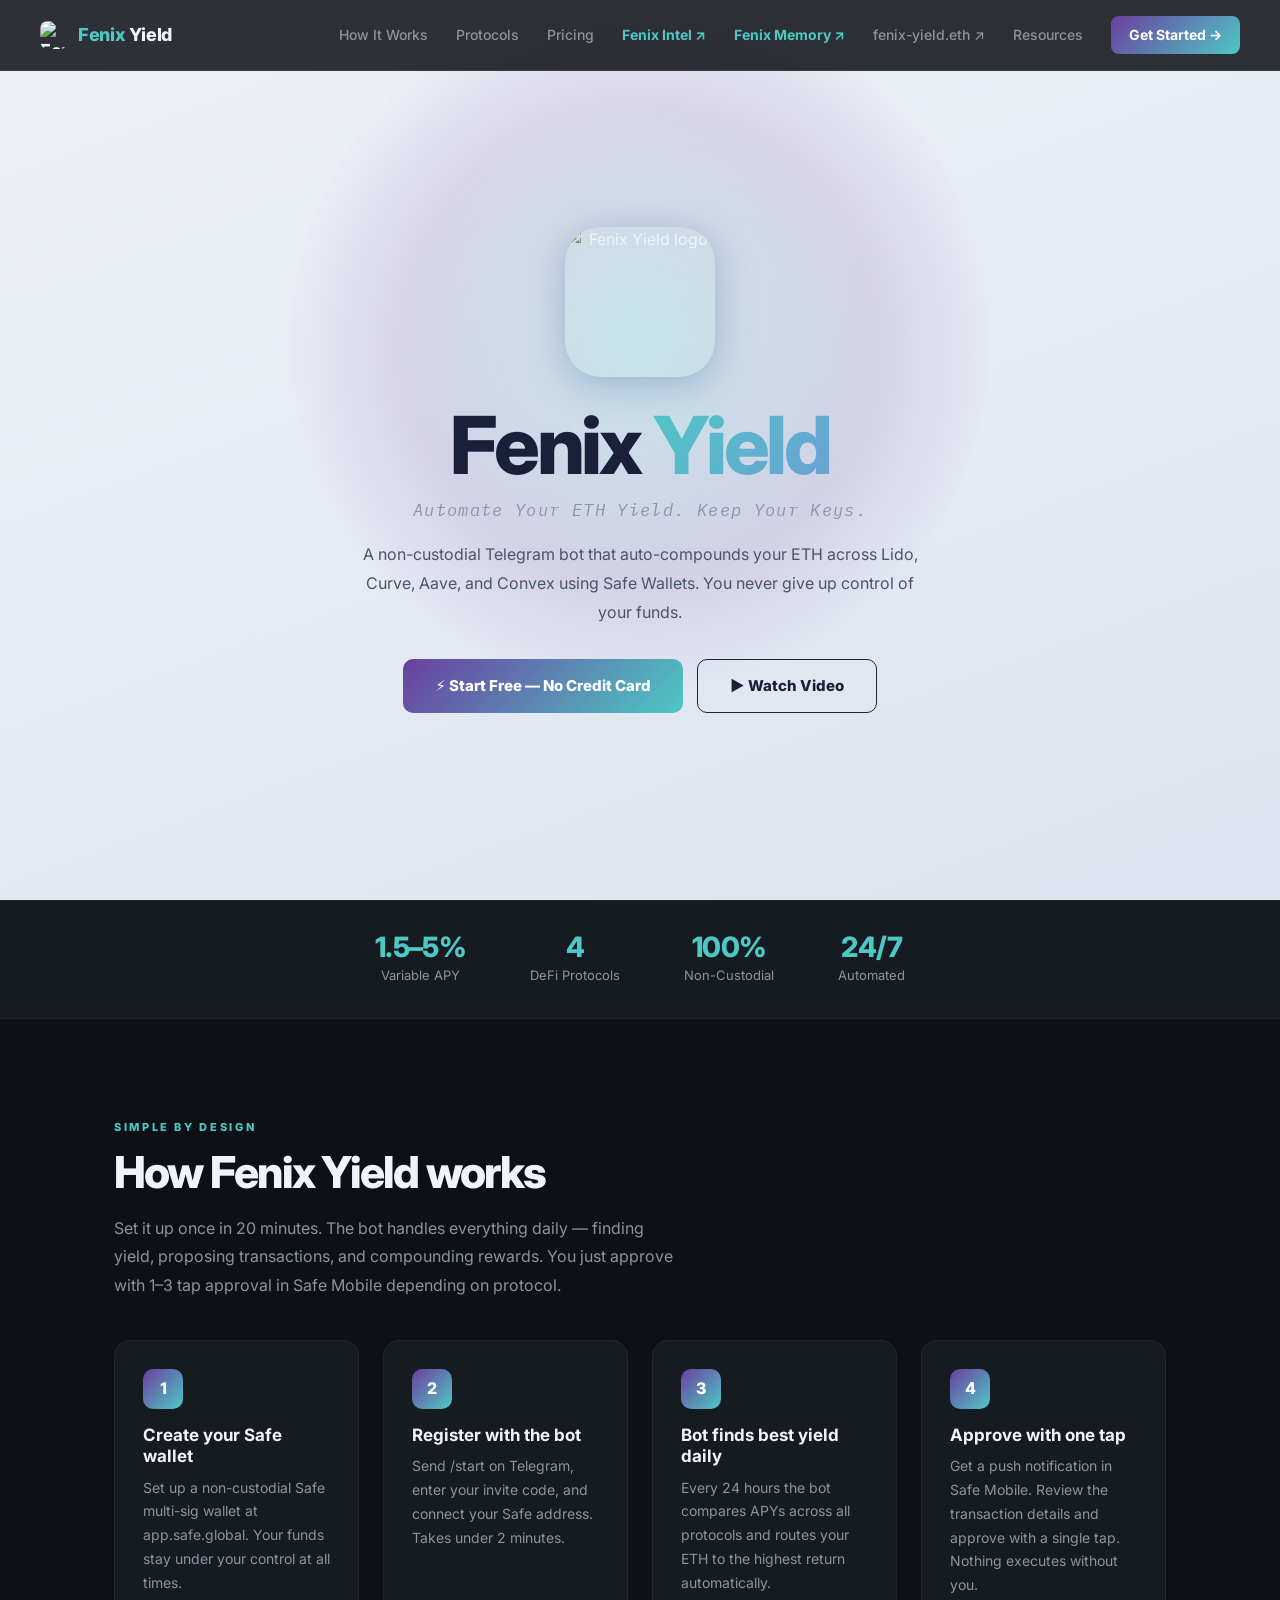
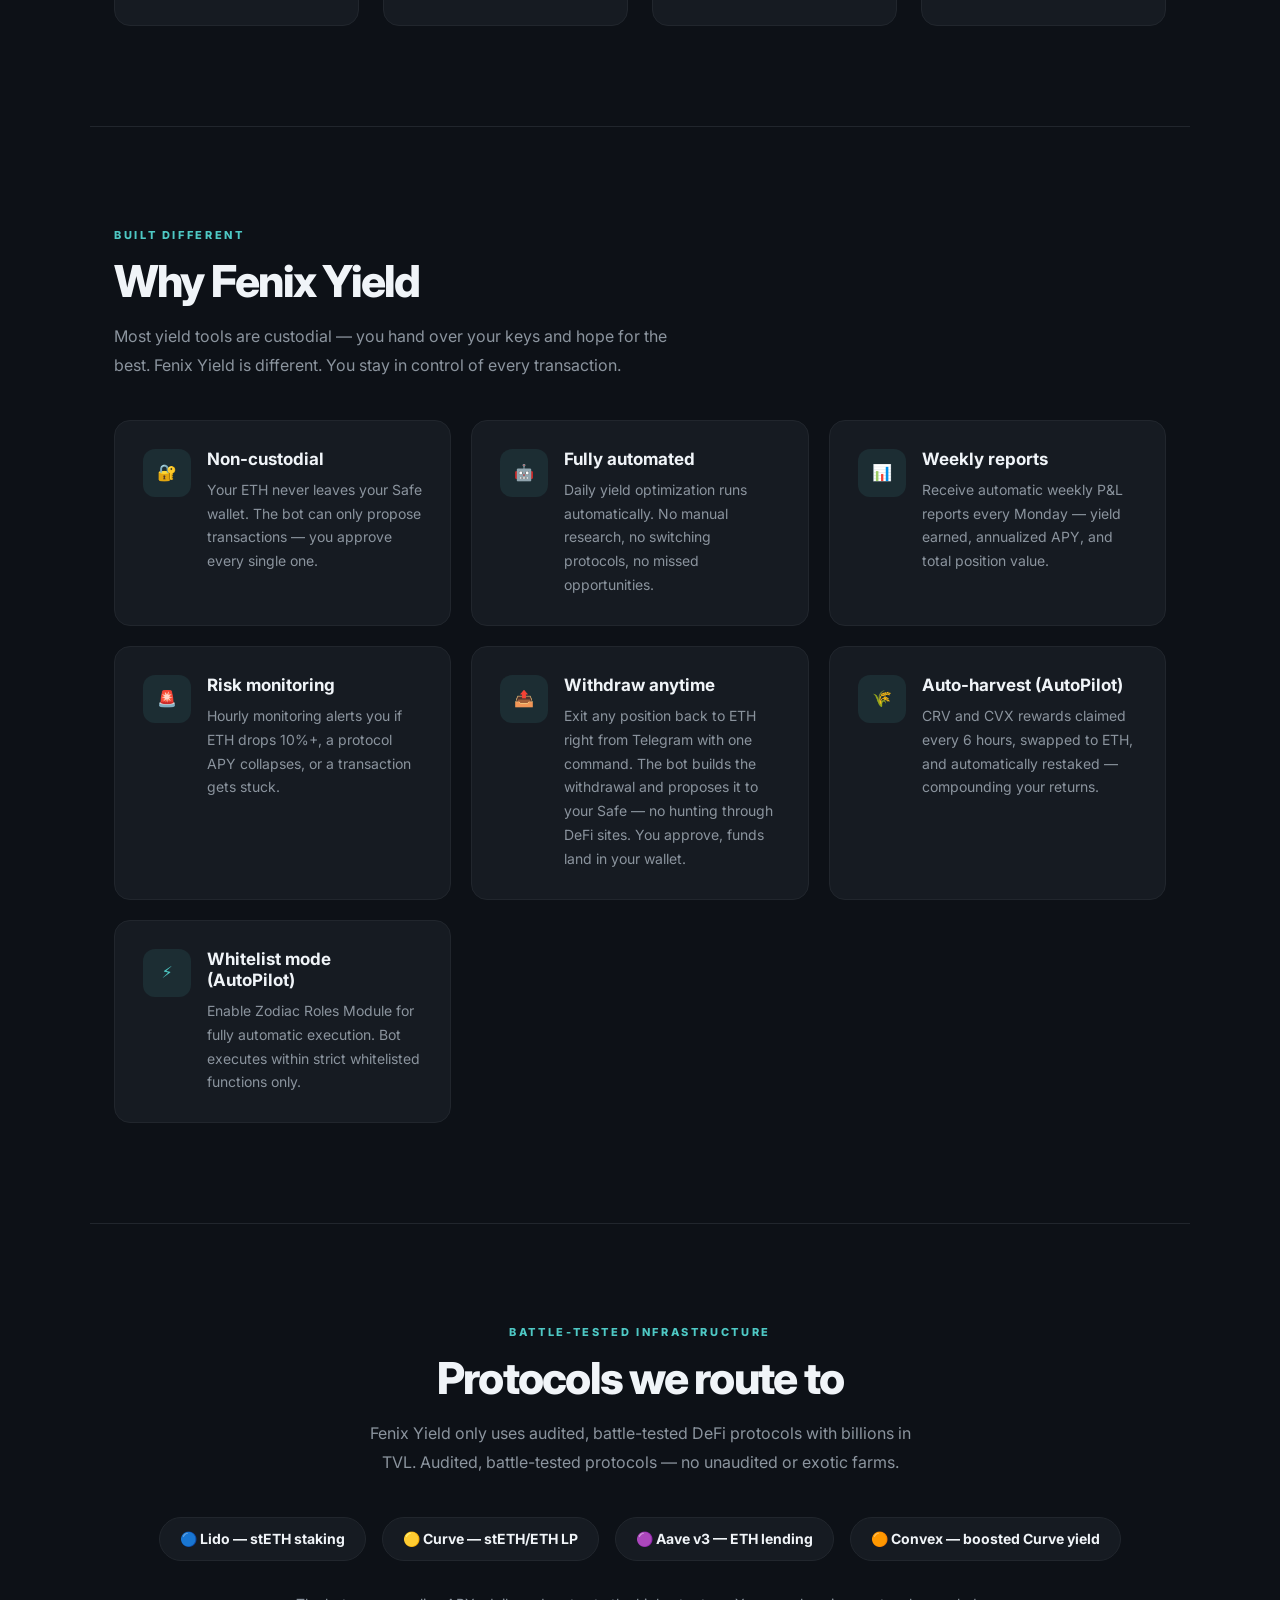
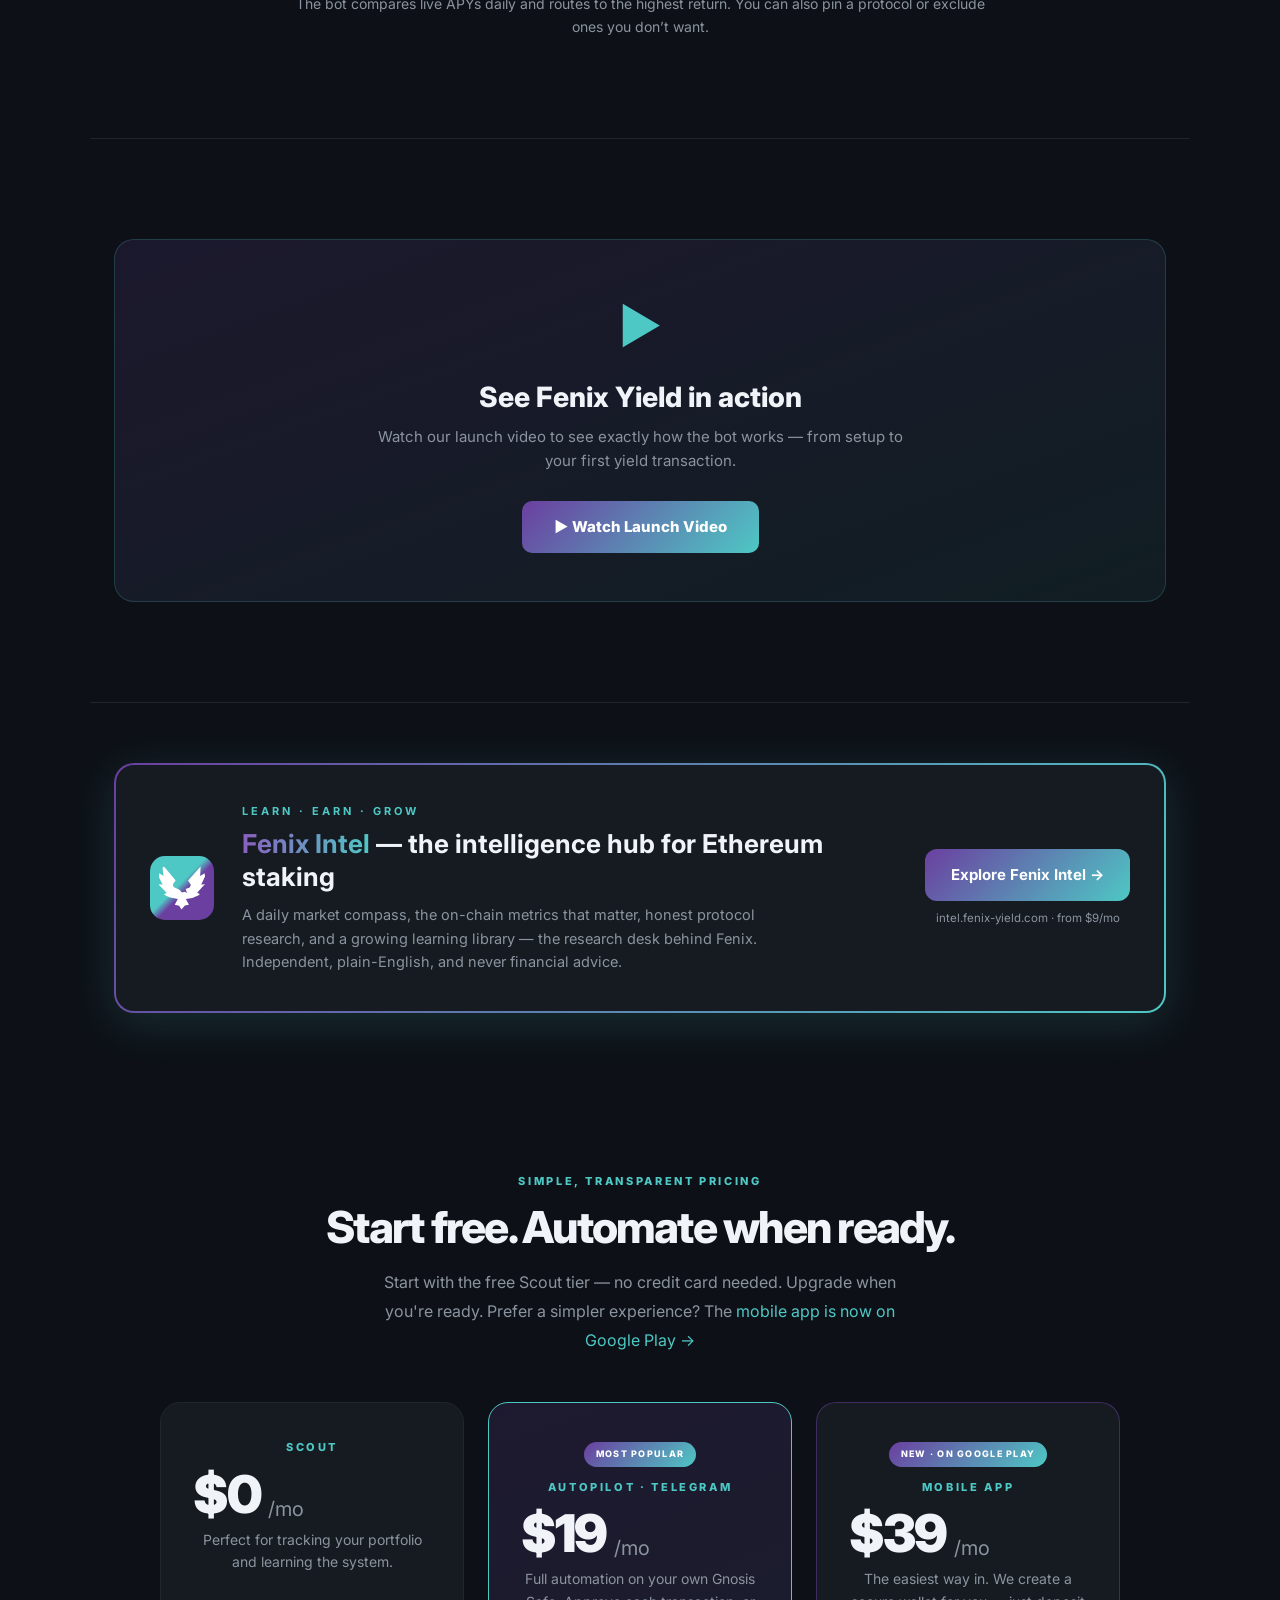
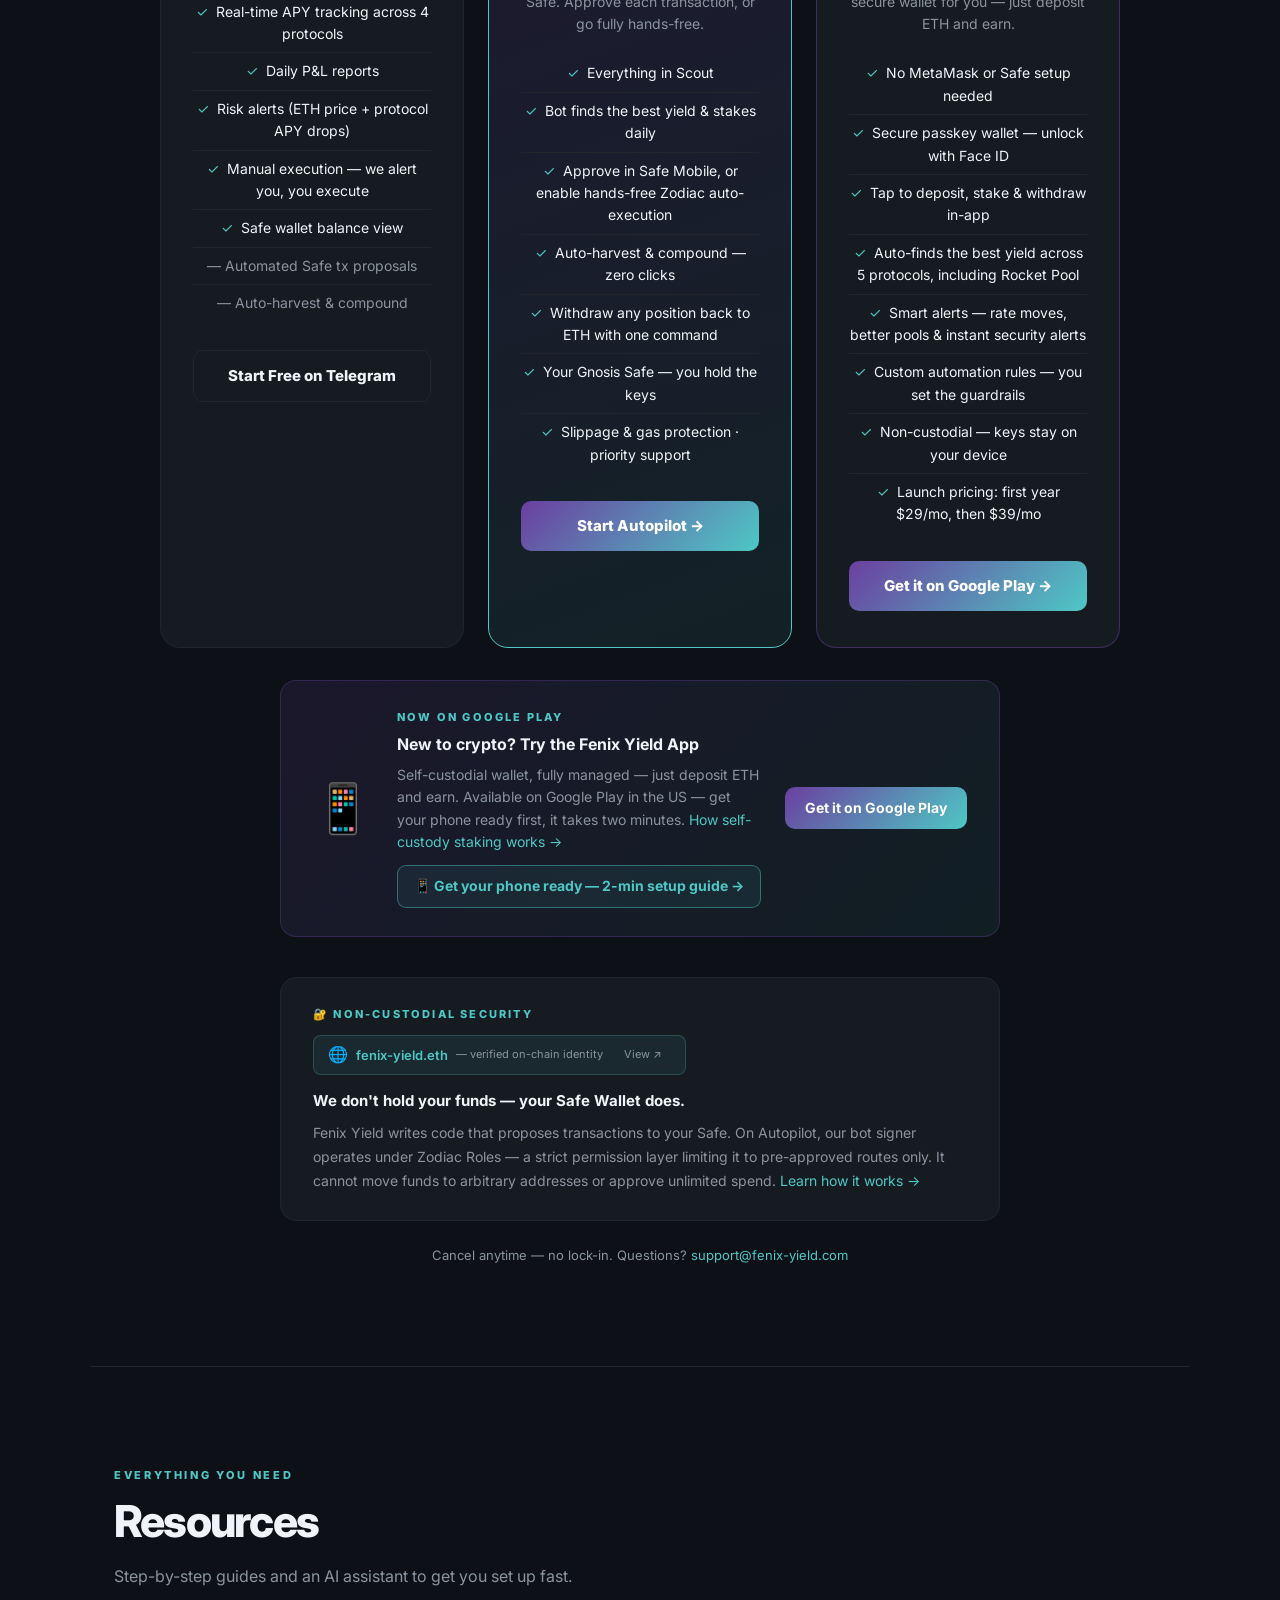
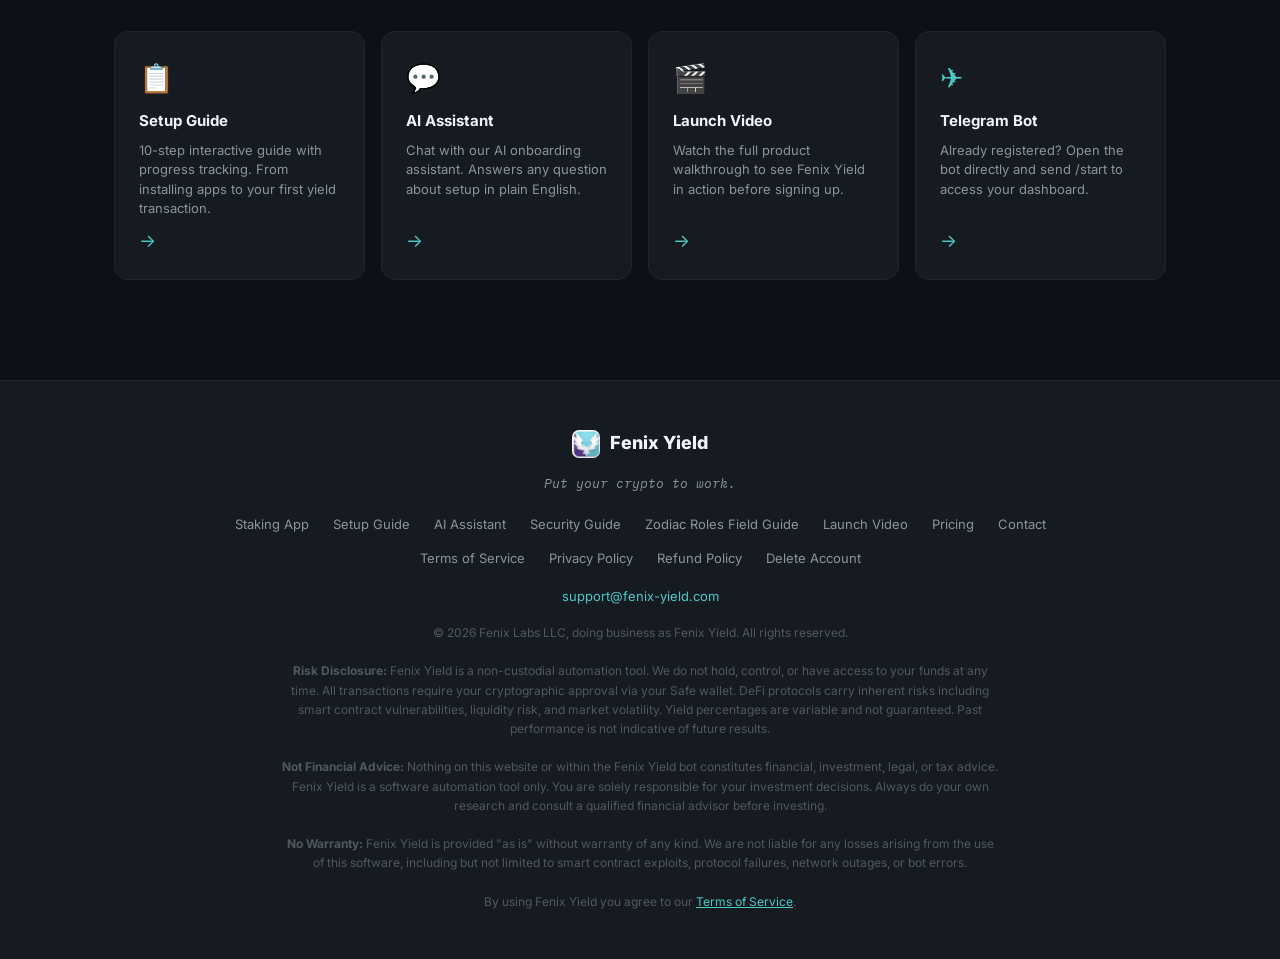
==== index.html @ 73098c8e "Canonical self-custody staking-app page + FAQ/SoftwareApplication JSON-LD, llms.txt, sitemap + index" ====
<!DOCTYPE html>
<html lang="en">
<head>
<meta charset="UTF-8" />
<meta name="viewport" content="width=device-width, initial-scale=1.0" />
<title>Fenix Yield — Put Your Crypto to Work</title>
<meta name="description" content="Automated, non-custodial ETH yield. Fenix Yield moves your idle ETH into Lido, Curve, Aave, Convex, and Rocket Pool and rotates to the best rate — your keys never leave your device. 1.5–5% APY, variable.">
<link rel="canonical" href="https://fenix-yield.com/">
<meta property="og:type" content="website">
<meta property="og:site_name" content="Fenix Yield">
<meta property="og:title" content="Fenix Yield — Put Your Crypto to Work">
<meta property="og:description" content="Automated, non-custodial ETH yield across five protocols. Your keys never leave your device.">
<meta property="og:url" content="https://fenix-yield.com/">
<meta property="og:image" content="https://fenix-yield.com/og-image.png">
<meta name="twitter:card" content="summary_large_image">
<meta name="twitter:title" content="Fenix Yield — Put Your Crypto to Work">
<meta name="twitter:description" content="Automated, non-custodial ETH yield across five protocols. Your keys never leave your device.">
<meta name="twitter:image" content="https://fenix-yield.com/og-image.png">
<link rel="preconnect" href="https://fonts.googleapis.com">
<link rel="preconnect" href="https://fonts.gstatic.com" crossorigin>
<link href="https://fonts.googleapis.com/css2?family=Inter:wght@400;500;600;700;800;900&family=IBM+Plex+Mono:ital,wght@1,400&display=swap" rel="stylesheet">
<link rel="icon" href="https://framerusercontent.com/images/KLMRfNA8Rc9lC9ziU967jpCMaZM.jpg?width=1008&height=1024&kb=143" type="image/jpeg">
<style>
:root {
  --navy: #0d1117;
  --navy2: #161b22;
  --purple: #6B3FA0;
  --purple2: #8B5FC0;
  --teal: #4EC8C4;
  --white: #f0f4f8;
  --muted: #8b949e;
  --border: #21262d;
  --hero-text: #1a1f3a;
  --logo: url("https://framerusercontent.com/images/KLMRfNA8Rc9lC9ziU967jpCMaZM.jpg?width=1008&height=1024&kb=143");
}
* {
  box-sizing: border-box;
  margin: 0;
  padding: 0;
}
html {
  scroll-behavior: smooth;
}
body {
  background: var(--navy);
  color: var(--white);
  font-family: Inter, system-ui, -apple-system, BlinkMacSystemFont, sans-serif;
  line-height: 1.6;
  overflow-x: hidden;
}
a {
  color: inherit;
}
/* Navigation */
nav {
  position: fixed;
  inset: 0 0 auto 0;
  z-index: 100;
  display: flex;
  align-items: center;
  justify-content: space-between;
  gap: 32px;
  padding: 16px 40px;
  background: rgba(13, 17, 23, 0.86);
  backdrop-filter: blur(12px);
  border-bottom: 1px solid rgba(78, 200, 196, 0.12);
}
.nav-logo {
  display: inline-flex;
  align-items: center;
  gap: 10px;
  text-decoration: none;
  font-size: 18px;
  font-weight: 800;
  letter-spacing: -0.02em;
}
.logo-img {
  width: 28px;
  height: 28px;
  border-radius: 8px;
  object-fit: cover;
  display: block;
}
.nav-logo .fenix {
  color: var(--teal);
}
.nav-links {
  display: flex;
  align-items: center;
  gap: 28px;
  list-style: none;
}
.nav-links a {
  color: var(--muted);
  text-decoration: none;
  font-size: 14px;
  font-weight: 500;
  transition: color 0.2s ease, opacity 0.2s ease;
}
.nav-links a:hover {
  color: var(--white);
}
.nav-cta {
  display: inline-flex;
  align-items: center;
  gap: 8px;
  padding: 8px 18px;
  border-radius: 8px;
  color: #fff !important;
  background: linear-gradient(135deg, var(--purple), var(--teal));
  font-weight: 700 !important;
}
.nav-cta:hover {
  opacity: 0.9;
}
/* Hero */
.hero {
  min-height: 100vh;
  position: relative;
  overflow: hidden;
  display: flex;
  align-items: center;
  justify-content: center;
  padding: 120px 24px 80px;
  text-align: center;
  background: linear-gradient(160deg, #eef1f7 0%, #dde4ef 100%);
}
.hero::before {
  content: "";
  position: absolute;
  width: 700px;
  height: 700px;
  border-radius: 50%;
  top: 38%;
  left: 50%;
  transform: translate(-50%, -50%);
  background: radial-gradient(
    ellipse,
    rgba(78, 200, 196, 0.22) 0%,
    rgba(107, 63, 160, 0.14) 48%,
    transparent 72%
  );
  animation: pulse 5s ease-in-out infinite;
}
@keyframes pulse {
  0%, 100% {
    transform: translate(-50%, -50%) scale(1);
    opacity: 0.75;
  }
  50% {
    transform: translate(-50%, -50%) scale(1.16);
    opacity: 1;
  }
}
.hero-inner {
  position: relative;
  z-index: 1;
  max-width: 760px;
  display: flex;
  flex-direction: column;
  align-items: center;
}
.hero-logo {
  width: 150px;
  height: 150px;
  border-radius: 36px;
  object-fit: cover;
  margin-bottom: 28px;
  box-shadow:
    0 8px 40px rgba(107, 63, 160, 0.25),
    0 4px 24px rgba(78, 200, 196, 0.2);
}
.hero h1 {
  font-size: clamp(42px, 8vw, 80px);
  font-weight: 800;
  letter-spacing: -0.04em;
  line-height: 1;
  margin-bottom: 12px;
}
.hero h1 .fenix {
  color: var(--hero-text);
}
.hero h1 .yield {
  background: linear-gradient(135deg, #4EC8C4 0%, #6B9FD4 100%);
  -webkit-background-clip: text;
  background-clip: text;
  color: transparent;
}
.hero-tagline {
  font-family: "IBM Plex Mono", monospace;
  font-style: italic;
  letter-spacing: 0.08em;
  font-size: clamp(14px, 2vw, 17px);
  color: #8a94a8;
  margin-bottom: 16px;
}
.hero-desc {
  max-width: 560px;
  color: #4a5568;
  font-size: 16px;
  line-height: 1.8;
  margin-bottom: 32px;
}
.hero-actions {
  display: flex;
  flex-wrap: wrap;
  justify-content: center;
  gap: 14px;
}
.btn {
  display: inline-flex;
  align-items: center;
  justify-content: center;
  gap: 8px;
  min-height: 48px;
  padding: 14px 32px;
  border-radius: 10px;
  text-decoration: none;
  font-size: 15px;
  font-weight: 800;
  transition: transform 0.15s ease, opacity 0.15s ease, border-color 0.15s ease;
}
.btn:hover {
  transform: translateY(-1px);
}
.btn-primary {
  color: #fff;
  background: linear-gradient(135deg, var(--purple), var(--teal));
}
.btn-primary:hover {
  opacity: 0.9;
}
.btn-secondary {
  color: var(--hero-text);
  border: 1px solid var(--border);
}
.btn-secondary:hover {
  border-color: var(--teal);
}
/* Stats */
.stats {
  display: flex;
  justify-content: center;
  flex-wrap: wrap;
  gap: 64px;
  width: 100%;
  padding: 32px 40px;
  background: var(--navy2);
  border-top: 1px solid var(--border);
  border-bottom: 1px solid var(--border);
}
.stat {
  text-align: center;
}
.stat-value {
  color: var(--teal);
  font-size: 28px;
  font-weight: 800;
  line-height: 1;
  letter-spacing: -0.02em;
}
.stat-label {
  margin-top: 4px;
  color: var(--muted);
  font-size: 13px;
}
/* Sections */
section {
  width: min(100%, 1100px);
  margin: 0 auto;
  padding: 100px 24px;
}
.divider {
  width: min(calc(100% - 48px), 1100px);
  height: 1px;
  margin: 0 auto;
  background: var(--border);
}
.eyebrow {
  margin-bottom: 12px;
  color: var(--teal);
  font-size: 11px;
  font-weight: 800;
  letter-spacing: 0.24em;
  text-transform: uppercase;
}
.section-title {
  margin-bottom: 16px;
  color: var(--white);
  font-size: clamp(30px, 4vw, 44px);
  line-height: 1.12;
  font-weight: 800;
  letter-spacing: -0.04em;
}
.section-desc {
  max-width: 560px;
  margin-bottom: 40px;
  color: var(--muted);
  font-size: 16px;
  line-height: 1.8;
}
/* Cards */
.grid {
  display: grid;
  gap: 24px;
}
.steps {
  grid-template-columns: repeat(auto-fit, minmax(240px, 1fr));
}
.features {
  grid-template-columns: repeat(auto-fit, minmax(300px, 1fr));
  gap: 20px;
}
.card {
  position: relative;
  overflow: hidden;
  background: var(--navy2);
  border: 1px solid var(--border);
  border-radius: 16px;
  padding: 28px;
}
.step-card {
  transition: transform 0.2s ease, background 0.2s ease, border-color 0.2s ease;
}
.step-card::before {
  content: "";
  position: absolute;
  inset: 0 0 auto 0;
  height: 2px;
  background: linear-gradient(90deg, var(--purple), var(--teal));
  opacity: 0;
  transition: opacity 0.2s ease;
}
.step-card:hover {
  transform: translateY(-3px);
  background: #181f2a;
  border-color: rgba(78, 200, 196, 0.3);
}
.step-card:hover::before {
  opacity: 1;
}
.step-num {
  display: grid;
  place-items: center;
  width: 40px;
  height: 40px;
  margin-bottom: 16px;
  border-radius: 10px;
  color: #fff;
  font-weight: 800;
  background: linear-gradient(135deg, var(--purple), var(--teal));
}
.card h3 {
  margin-bottom: 8px;
  font-size: 17px;
  line-height: 1.25;
}
.card p {
  color: var(--muted);
  font-size: 14px;
  line-height: 1.7;
}
.feature {
  display: flex;
  gap: 16px;
  align-items: flex-start;
}
.feature-icon {
  flex: 0 0 auto;
  display: grid;
  place-items: center;
  width: 48px;
  height: 48px;
  border-radius: 12px;
  color: var(--teal);
  background: rgba(78, 200, 196, 0.1);
}
.feature-icon svg {
  width: 24px;
  height: 24px;
}
/* Protocols */
.center {
  text-align: center;
}
.center .section-desc {
  margin-left: auto;
  margin-right: auto;
}
.protocols {
  display: flex;
  flex-wrap: wrap;
  justify-content: center;
  gap: 16px;
  margin-top: 40px;
}
.protocol-badge {
  display: inline-flex;
  align-items: center;
  gap: 8px;
  padding: 10px 20px;
  border-radius: 999px;
  background: var(--navy2);
  border: 1px solid var(--border);
  color: var(--white);
  font-size: 14px;
  font-weight: 700;
}
.protocol-note {
  max-width: 720px;
  margin: 32px auto 0;
  color: var(--muted);
  font-size: 14px;
}
/* Video */
.video-card {
  max-width: 100%;
  padding: 48px;
  text-align: center;
  border-radius: 20px;
  border: 1px solid rgba(78, 200, 196, 0.2);
  background: linear-gradient(160deg, rgba(107, 63, 160, 0.16), rgba(78, 200, 196, 0.07));
}
.video-icon {
  margin-bottom: 16px;
  color: var(--teal);
  font-size: 48px;
}
.video-card h2 {
  margin-bottom: 12px;
  font-size: 28px;
  line-height: 1.15;
  font-weight: 800;
}
.video-card p {
  max-width: 560px;
  margin: 0 auto 28px;
  color: var(--muted);
  font-size: 15px;
}
/* Pricing */
.pricing-grid {
  display: grid;
  grid-template-columns: repeat(auto-fit, minmax(280px, 1fr));
  gap: 24px;
  max-width: 760px;
  margin: 48px auto 24px;
}
.pricing-card {
  position: relative;
  overflow: hidden;
  padding: 36px 32px;
  border-radius: 20px;
  background: var(--navy2);
  border: 1px solid var(--border);
}
.pricing-card.featured {
  border-color: var(--teal);
  background: linear-gradient(160deg, rgba(107, 63, 160, 0.18), rgba(78, 200, 196, 0.09));
}
.ribbon {
  display: inline-flex;
  padding: 5px 12px;
  margin-bottom: 12px;
  border-radius: 999px;
  background: linear-gradient(135deg, var(--purple), var(--teal));
  color: #fff;
  font-size: 9px;
  font-weight: 800;
  letter-spacing: 0.14em;
}
.pricing-tier {
  margin-bottom: 12px;
  color: var(--teal);
  font-size: 11px;
  font-weight: 800;
  letter-spacing: 0.24em;
  text-transform: uppercase;
}
.price {
  display: flex;
  align-items: flex-end;
  gap: 8px;
  margin-bottom: 8px;
}
.price strong {
  font-size: 52px;
  line-height: 1;
  font-weight: 900;
  letter-spacing: -0.04em;
}
.price span {
  color: var(--muted);
  font-size: 20px;
  line-height: 1.2;
}
.pricing-desc {
  margin-bottom: 20px;
  color: var(--muted);
  font-size: 14px;
}
.pricing-features {
  list-style: none;
  margin: 0 0 28px;
}
.pricing-features li {
  padding: 7px 0;
  border-bottom: 1px solid var(--border);
  color: var(--white);
  font-size: 14px;
}
.pricing-features li:last-child {
  border-bottom: 0;
}
.pricing-features .dim {
  color: var(--muted);
}
.check {
  color: var(--teal);
  margin-right: 8px;
}
.btn-pricing {
  width: 100%;
  padding: 13px 18px;
  border-radius: 10px;
  text-align: center;
  text-decoration: none;
  display: inline-block;
  font-size: 15px;
  font-weight: 800;
}
.btn-outline {
  border: 1px solid var(--border);
}
.btn-filled {
  color: #fff;
  background: linear-gradient(135deg, var(--purple), var(--teal));
}
.pricing-note {
  max-width: 600px;
  margin: 0 auto;
  color: var(--muted);
  text-align: center;
  font-size: 13px;
}
/* Resources */
.resources-grid {
  display: grid;
  grid-template-columns: repeat(auto-fit, minmax(220px, 1fr));
  gap: 16px;
}
.resource-card {
  min-height: 100%;
  display: flex;
  flex-direction: column;
  gap: 8px;
  padding: 24px;
  border-radius: 14px;
  text-decoration: none;
  background: var(--navy2);
  border: 1px solid var(--border);
  transition: transform 0.15s ease, background 0.15s ease, border-color 0.15s ease;
}
.resource-card:hover {
  transform: translateY(-2px);
  background: #181f2a;
  border-color: var(--teal);
}
.resource-icon {
  color: var(--teal);
  font-size: 28px;
}
.resource-card h3 {
  font-size: 15px;
}
.resource-card p {
  color: var(--muted);
  font-size: 13px;
  line-height: 1.5;
}
.resource-arrow {
  margin-top: auto;
  color: var(--teal);
  font-size: 18px;
}
/* Footer */
footer {
  display: flex;
  flex-direction: column;
  align-items: center;
  gap: 16px;
  padding: 48px 40px;
  text-align: center;
  background: var(--navy2);
  border-top: 1px solid var(--border);
}
.footer-logo {
  display: inline-flex;
  align-items: center;
  gap: 10px;
  font-size: 18px;
  font-weight: 800;
}
.footer-logo img {
  width: 28px;
  height: 28px;
  border-radius: 7px;
  object-fit: cover;
}
.footer-tagline {
  color: var(--muted);
  font-family: "IBM Plex Mono", monospace;
  font-style: italic;
  font-size: 13px;
}
.footer-links {
  display: flex;
  justify-content: center;
  flex-wrap: wrap;
  gap: 24px;
  list-style: none;
}
.footer-links a,
.footer-email {
  color: var(--muted);
  text-decoration: none;
  font-size: 13px;
  transition: color 0.2s ease;
}
.footer-links a:hover,
.footer-email:hover {
  color: var(--teal);
}
.footer-email {
  color: var(--teal);
}
.footer-copy {
  max-width: 720px;
  color: rgba(139, 148, 158, 0.5);
  font-size: 12px;
}
/* Reveal */
.reveal {
  opacity: 0;
  transform: translateY(24px);
  transition: opacity 0.6s ease, transform 0.6s ease;
}
.reveal.visible {
  opacity: 1;
  transform: translateY(0);
}
/* Mobile */
@media (max-width: 768px) {
  nav {
    padding: 14px 20px;
  }
  .nav-links {
    display: none;
  }
  .hero {
    padding: 110px 20px 72px;
  }
  .hero-logo {
    width: 128px;
    height: 128px;
    border-radius: 30px;
  }
  .stats {
    gap: 32px;
    padding: 24px;
  }
  section {
    padding: 64px 20px;
  }
  .feature {
    flex-direction: column;
  }
  .video-card {
    padding: 36px 24px;
  }
  footer {
    padding: 40px 20px;
  }
}
</style>
</head>
<body>
<nav>
  <a class="nav-logo" href="#top">
    <img class="logo-img" src="https://framerusercontent.com/images/KLMRfNA8Rc9lC9ziU967jpCMaZM.jpg?width=1008&height=1024&kb=143" alt="Fenix Yield logo">
    <span><span class="fenix">Fenix</span> Yield</span>
  </a>
  <ul class="nav-links">
    <li><a href="#how-it-works">How It Works</a></li>
    <li><a href="#protocols">Protocols</a></li>
    <li><a href="#pricing">Pricing</a></li>
    <li><a class="nav-intel" href="https://intel.fenix-yield.com" target="_blank" rel="noreferrer">Fenix Intel ↗</a></li>
    <li><a class="nav-intel" href="https://memory.fenix-yield.com" target="_blank" rel="noreferrer">Fenix Memory ↗</a></li>
    <li><a href="https://app.ens.domains/fenix-yield.eth" target="_blank" rel="noreferrer">fenix-yield.eth ↗</a></li>
    <li><a href="#resources">Resources</a></li>
    <li><a class="nav-cta" href="#pricing">Get Started →</a></li>
  </ul>
</nav>
<header class="hero" id="top">
  <div class="hero-inner">
    <img class="hero-logo" src="https://framerusercontent.com/images/KLMRfNA8Rc9lC9ziU967jpCMaZM.jpg?width=1008&height=1024&kb=143" alt="Fenix Yield logo">
    <h1><span class="fenix">Fenix</span> <span class="yield">Yield</span></h1>
    <p class="hero-tagline">Automate Your ETH Yield. Keep Your Keys.</p>
    <p class="hero-desc">
      A non-custodial Telegram bot that auto-compounds your ETH across Lido, Curve, Aave, and Convex using Safe Wallets. You never give up control of your funds.
    </p>
    <div class="hero-actions">
      <a class="btn btn-primary" href="#pricing">⚡ Start Free — No Credit Card</a>
      <a class="btn btn-secondary" href="https://fenix-yield.com/Fenix%20Yield%20Promo.html" target="_blank" rel="noreferrer">▶ Watch Video</a>
    </div>
  </div>
</header>
<div class="stats reveal">
  <div class="stat">
    <div class="stat-value">1.5–5%</div>
    <div class="stat-label">Variable APY</div>
  </div>
  <div class="stat">
    <div class="stat-value">4</div>
    <div class="stat-label">DeFi Protocols</div>
  </div>
  <div class="stat">
    <div class="stat-value">100%</div>
    <div class="stat-label">Non-Custodial</div>
  </div>
  <div class="stat">
    <div class="stat-value">24/7</div>
    <div class="stat-label">Automated</div>
  </div>
</div>
<section id="how-it-works">
  <p class="eyebrow reveal">Simple by design</p>
  <h2 class="section-title reveal">How Fenix Yield works</h2>
  <p class="section-desc reveal">
    Set it up once in 20 minutes. The bot handles everything daily — finding yield, proposing transactions, and compounding rewards. You just approve with 1–3 tap approval in Safe Mobile depending on protocol.
  </p>
  <div class="grid steps">
    <article class="card step-card reveal">
      <div class="step-num">1</div>
      <h3>Create your Safe wallet</h3>
      <p>Set up a non-custodial Safe multi-sig wallet at app.safe.global. Your funds stay under your control at all times.</p>
    </article>
    <article class="card step-card reveal">
      <div class="step-num">2</div>
      <h3>Register with the bot</h3>
      <p>Send /start on Telegram, enter your invite code, and connect your Safe address. Takes under 2 minutes.</p>
    </article>
    <article class="card step-card reveal">
      <div class="step-num">3</div>
      <h3>Bot finds best yield daily</h3>
      <p>Every 24 hours the bot compares APYs across all protocols and routes your ETH to the highest return automatically.</p>
    </article>
    <article class="card step-card reveal">
      <div class="step-num">4</div>
      <h3>Approve with one tap</h3>
      <p>Get a push notification in Safe Mobile. Review the transaction details and approve with a single tap. Nothing executes without you.</p>
    </article>
  </div>
</section>
<div class="divider"></div>
<section id="why">
  <p class="eyebrow reveal">Built different</p>
  <h2 class="section-title reveal">Why Fenix Yield</h2>
  <p class="section-desc reveal">
    Most yield tools are custodial — you hand over your keys and hope for the best. Fenix Yield is different. You stay in control of every transaction.
  </p>
  <div class="grid features">
    <article class="card feature reveal">
      <div class="feature-icon">🔐</div>
      <div>
        <h3>Non-custodial</h3>
        <p>Your ETH never leaves your Safe wallet. The bot can only propose transactions — you approve every single one.</p>
      </div>
    </article>
    <article class="card feature reveal">
      <div class="feature-icon">🤖</div>
      <div>
        <h3>Fully automated</h3>
        <p>Daily yield optimization runs automatically. No manual research, no switching protocols, no missed opportunities.</p>
      </div>
    </article>
    <article class="card feature reveal">
      <div class="feature-icon">📊</div>
      <div>
        <h3>Weekly reports</h3>
        <p>Receive automatic weekly P&L reports every Monday — yield earned, annualized APY, and total position value.</p>
      </div>
    </article>
    <article class="card feature reveal">
      <div class="feature-icon">🚨</div>
      <div>
        <h3>Risk monitoring</h3>
        <p>Hourly monitoring alerts you if ETH drops 10%+, a protocol APY collapses, or a transaction gets stuck.</p>
      </div>
    </article>
    <article class="card feature reveal">
      <div class="feature-icon">📤</div>
      <div>
        <h3>Withdraw anytime</h3>
        <p>Exit any position back to ETH right from Telegram with one command. The bot builds the withdrawal and proposes it to your Safe — no hunting through DeFi sites. You approve, funds land in your wallet.</p>
      </div>
    </article>
    <article class="card feature reveal">
      <div class="feature-icon">🌾</div>
      <div>
        <h3>Auto-harvest (AutoPilot)</h3>
        <p>CRV and CVX rewards claimed every 6 hours, swapped to ETH, and automatically restaked — compounding your returns.</p>
      </div>
    </article>
    <article class="card feature reveal">
      <div class="feature-icon">⚡</div>
      <div>
        <h3>Whitelist mode (AutoPilot)</h3>
        <p>Enable Zodiac Roles Module for fully automatic execution. Bot executes within strict whitelisted functions only.</p>
      </div>
    </article>
  </div>
</section>
<div class="divider"></div>
<section id="protocols" class="center">
  <p class="eyebrow reveal">Battle-tested infrastructure</p>
  <h2 class="section-title reveal">Protocols we route to</h2>
  <p class="section-desc reveal">
    Fenix Yield only uses audited, battle-tested DeFi protocols with billions in TVL. Audited, battle-tested protocols — no unaudited or exotic farms.
  </p>
  <div class="protocols reveal">
    <div class="protocol-badge">🔵 Lido — stETH staking</div>
    <div class="protocol-badge">🟡 Curve — stETH/ETH LP</div>
    <div class="protocol-badge">🟣 Aave v3 — ETH lending</div>
    <div class="protocol-badge">🟠 Convex — boosted Curve yield</div>
  </div>
  <p class="protocol-note reveal">
    The bot compares live APYs daily and routes to the highest return. You can also pin a protocol or exclude ones you don’t want.
  </p>
</section>
<div class="divider"></div>
<section>
  <div class="video-card reveal">
    <div class="video-icon">▶</div>
    <h2>See Fenix Yield in action</h2>
    <p>Watch our launch video to see exactly how the bot works — from setup to your first yield transaction.</p>
    <a class="btn btn-primary" href="https://fenix-yield.com/Fenix%20Yield%20Promo.html" target="_blank" rel="noreferrer">▶ Watch Launch Video</a>
  </div>
</section>
<div class="divider"></div>
<!-- ══════════ Fenix Intel — intelligence hub callout ══════════ -->
<style>
.nav-intel{color:var(--teal) !important;font-weight:700 !important}
#intel{padding-top:60px;padding-bottom:60px}
.intel-card{position:relative;border-radius:20px;padding:2px;background:linear-gradient(120deg,var(--purple),var(--teal));box-shadow:0 10px 44px rgba(78,200,196,.16)}
.intel-inner{background:var(--navy2);border-radius:18px;padding:38px 34px;display:flex;gap:28px;align-items:center;flex-wrap:wrap}
.intel-logo{width:64px;height:64px;border-radius:15px;background:linear-gradient(135deg,var(--teal) 0%,var(--teal) 45%,var(--purple) 55%,var(--purple) 100%);display:flex;align-items:center;justify-content:center;flex:none}
.intel-logo svg{width:46px;height:46px}
.intel-copy{flex:1;min-width:260px}
.intel-eyebrow{font-size:11px;letter-spacing:3px;text-transform:uppercase;color:var(--teal);font-weight:700;margin-bottom:8px}
.intel-copy h3{font-size:26px;line-height:1.25;margin-bottom:10px;color:var(--white)}
.intel-copy h3 .hl{background:linear-gradient(90deg,var(--purple2),var(--teal));-webkit-background-clip:text;background-clip:text;color:transparent}
.intel-copy p{font-size:14.5px;color:var(--muted);max-width:560px}
.intel-cta{flex:none}
.intel-cta a{display:inline-block;background:linear-gradient(135deg,var(--purple),var(--teal));color:#fff;font-weight:700;padding:14px 26px;border-radius:12px;font-size:15px;text-decoration:none}
.intel-cta a:hover{opacity:.9}
.intel-cta .sub{font-size:11.5px;color:var(--muted);text-align:center;margin-top:8px}
@media(max-width:700px){.intel-inner{padding:26px 20px}.intel-copy h3{font-size:21px}}
</style>
<section id="intel">
  <div class="intel-card"><div class="intel-inner">
    <div class="intel-logo"><svg viewBox="0 0 200 200" role="img" aria-label="Fenix Intel logo"><path d="M180.9,6.5 L126.5,67.5 L138.7,87.0 L133.0,97.8 L115.5,104.6 L121.6,121.3 L112.8,116.5 L99.7,119.1 L87.2,106.6 L63.2,95.2 L60.4,83.3 L72.4,67.5 L24.6,10.2 L17.1,7.8 L15.6,17.9 L20.0,48.2 L0.9,36.3 L0.2,53.2 L15.6,85.9 L0.2,83.8 L0.2,87.0 L33.2,120.6 L21.5,127.9 L43.9,140.6 L81.7,148.1 L68.5,172.9 L87.6,177.1 L97.9,193.3 L112.6,176.0 L130.2,172.7 L116.8,148.3 L144.7,143.9 L172.8,131.6 L177.4,125.7 L165.8,120.6 L200.0,83.1 L183.3,85.9 L200.0,49.7 L198.5,35.7 L178.9,48.2 Z" fill="#fff"/></svg></div>
    <div class="intel-copy">
      <div class="intel-eyebrow">Learn · Earn · Grow</div>
      <h3><span class="hl">Fenix Intel</span> — the intelligence hub for Ethereum staking</h3>
      <p>A daily market compass, the on-chain metrics that matter, honest protocol research, and a growing learning library — the research desk behind Fenix. Independent, plain-English, and never financial advice.</p>
    </div>
    <div class="intel-cta">
      <a href="https://intel.fenix-yield.com" target="_blank" rel="noreferrer">Explore Fenix Intel →</a>
      <div class="sub">intel.fenix-yield.com · from $9/mo</div>
    </div>
  </div></div>
</section>

<section id="pricing" class="center">
  <p class="eyebrow reveal">Simple, transparent pricing</p>
  <h2 class="section-title reveal">Start free. Automate when ready.</h2>
  <p class="section-desc reveal">
    Start with the free Scout tier — no credit card needed. Upgrade when you're ready. Prefer a simpler experience? The <a href="https://play.google.com/store/apps/details?id=com.fenixyield.app" target="_blank" rel="noopener" style="color:var(--teal);text-decoration:none;">mobile app is now on Google Play →</a>
  </p>
  <div class="pricing-grid" style="max-width:960px;grid-template-columns:repeat(auto-fit,minmax(260px,1fr));">

    <!-- Scout — Free -->
    <article class="pricing-card reveal">
      <p class="pricing-tier">Scout</p>
      <div class="price"><strong>$0</strong><span>/mo</span></div>
      <p class="pricing-desc">Perfect for tracking your portfolio and learning the system.</p>
      <ul class="pricing-features">
        <li><span class="check">✓</span>Real-time APY tracking across 4 protocols</li>
        <li><span class="check">✓</span>Daily P&amp;L reports</li>
        <li><span class="check">✓</span>Risk alerts (ETH price + protocol APY drops)</li>
        <li><span class="check">✓</span>Manual execution — we alert you, you execute</li>
        <li><span class="check">✓</span>Safe wallet balance view</li>
        <li class="dim">— Automated Safe tx proposals</li>
        <li class="dim">— Auto-harvest &amp; compound</li>
      </ul>
      <a class="btn-pricing btn-outline" href="https://t.me/fenix_yield_bot?start=start" target="_blank" rel="noreferrer">Start Free on Telegram</a>
    </article>

    <!-- Autopilot — $19/mo (Telegram) -->
    <article class="pricing-card featured reveal">
      <div class="ribbon">MOST POPULAR</div>
      <p class="pricing-tier">Autopilot · Telegram</p>
      <div class="price"><strong>$19</strong><span>/mo</span></div>
      <p class="pricing-desc">Full automation on your own Gnosis Safe. Approve each transaction, or go fully hands-free.</p>
      <ul class="pricing-features">
        <li><span class="check">✓</span>Everything in Scout</li>
        <li><span class="check">✓</span>Bot finds the best yield &amp; stakes daily</li>
        <li><span class="check">✓</span>Approve in Safe Mobile, or enable hands-free Zodiac auto-execution</li>
        <li><span class="check">✓</span>Auto-harvest &amp; compound — zero clicks</li>
        <li><span class="check">✓</span>Withdraw any position back to ETH with one command</li>
        <li><span class="check">✓</span>Your Gnosis Safe — you hold the keys</li>
        <li><span class="check">✓</span>Slippage &amp; gas protection · priority support</li>
      </ul>
      <a class="btn-pricing btn-filled" href="autopilot.html">Start Autopilot →</a>
    </article>

    <!-- Mobile App — $39/mo -->
    <article class="pricing-card reveal" style="border-color:rgba(107,63,160,0.5);">
      <div class="ribbon">NEW · ON GOOGLE PLAY</div>
      <p class="pricing-tier">Mobile App</p>
      <div class="price"><strong>$39</strong><span>/mo</span></div>
      <p class="pricing-desc">The easiest way in. We create a secure wallet for you — just deposit ETH and earn.</p>
      <ul class="pricing-features">
        <li><span class="check">✓</span>No MetaMask or Safe setup needed</li>
        <li><span class="check">✓</span>Secure passkey wallet — unlock with Face ID</li>
        <li><span class="check">✓</span>Tap to deposit, stake &amp; withdraw in-app</li>
        <li><span class="check">✓</span>Auto-finds the best yield across 5 protocols, including Rocket Pool</li>
        <li><span class="check">✓</span>Smart alerts — rate moves, better pools &amp; instant security alerts</li>
        <li><span class="check">✓</span>Custom automation rules — you set the guardrails</li>
        <li><span class="check">✓</span>Non-custodial — keys stay on your device</li>
        <li><span class="check">✓</span>Launch pricing: first year $29/mo, then $39/mo</li>
      </ul>
      <a class="btn-pricing btn-filled" href="https://play.google.com/store/apps/details?id=com.fenixyield.app" target="_blank" rel="noopener">Get it on Google Play →</a>
    </article>

  </div>

  <!-- Mobile App callout -->
  <div class="reveal" style="max-width:720px;margin:32px auto 0;padding:28px 32px;background:linear-gradient(135deg,rgba(107,63,160,0.15),rgba(78,200,196,0.08));border:1px solid rgba(107,63,160,0.35);border-radius:16px;text-align:left;display:flex;align-items:center;gap:24px;flex-wrap:wrap;">
    <div style="font-size:48px;line-height:1;">📱</div>
    <div style="flex:1;min-width:200px;">
      <p style="color:var(--teal);font-size:11px;font-weight:800;letter-spacing:0.2em;text-transform:uppercase;margin-bottom:6px;">Now on Google Play</p>
      <p style="color:var(--white);font-size:16px;font-weight:700;margin-bottom:6px;">New to crypto? Try the Fenix Yield App</p>
      <p style="color:var(--muted);font-size:14px;line-height:1.6;margin:0 0 12px;">Self-custodial wallet, fully managed — just deposit ETH and earn. Available on Google Play in the US — get your phone ready first, it takes two minutes. <a href="staking-app.html" style="color:var(--teal);text-decoration:none;">How self-custody staking works →</a></p>
      <a href="phone-setup.html" style="display:inline-flex;align-items:center;gap:8px;padding:9px 16px;border-radius:9px;border:1px solid rgba(78,200,196,0.45);background:rgba(78,200,196,0.08);color:var(--teal);font-size:14px;font-weight:700;text-decoration:none;">📱 Get your phone ready — 2-min setup guide →</a>
    </div>
    <a href="https://play.google.com/store/apps/details?id=com.fenixyield.app" target="_blank" rel="noopener" style="display:inline-flex;align-items:center;gap:8px;padding:10px 20px;border-radius:10px;background:linear-gradient(135deg,var(--purple),var(--teal));color:#fff;font-weight:700;font-size:14px;text-decoration:none;white-space:nowrap;">Get it on Google Play</a>
  </div>

  <!-- Security note -->
  <div style="max-width:720px;margin:40px auto 0;padding:28px 32px;background:var(--navy2);border:1px solid var(--border);border-radius:16px;text-align:left;">
    <p style="color:var(--teal);font-size:11px;font-weight:800;letter-spacing:0.2em;text-transform:uppercase;margin-bottom:12px;">🔐 Non-Custodial Security</p>
    <div style="display:inline-flex;align-items:center;gap:8px;background:rgba(78,200,196,0.08);border:1px solid rgba(78,200,196,0.25);border-radius:8px;padding:6px 14px;margin-bottom:14px;">
      <span style="font-size:16px;">🌐</span>
      <span style="font-size:13px;color:var(--teal);font-weight:600;">fenix-yield.eth</span>
      <span style="font-size:11px;color:var(--muted);">— verified on-chain identity</span>
      <a href="https://app.ens.domains/fenix-yield.eth" target="_blank" rel="noreferrer" style="font-size:11px;color:var(--muted);text-decoration:none;border:1px solid var(--border);border-radius:4px;padding:2px 8px;margin-left:4px;">View ↗</a>
    </div>
    <p style="color:var(--white);font-size:15px;font-weight:700;margin-bottom:8px;">We don't hold your funds — your Safe Wallet does.</p>
    <p style="color:var(--muted);font-size:14px;line-height:1.7;margin:0;">Fenix Yield writes code that proposes transactions to your Safe. On Autopilot, our bot signer operates under Zodiac Roles — a strict permission layer limiting it to pre-approved routes only. It cannot move funds to arbitrary addresses or approve unlimited spend. <a href="setup.html" style="color:var(--teal);text-decoration:none;">Learn how it works →</a></p>
  </div>

  <p class="pricing-note" style="margin-top:24px;">
    Cancel anytime — no lock-in. Questions?
    <a href="mailto:support@fenix-yield.com" style="color: var(--teal); text-decoration: none;">support@fenix-yield.com</a>
  </p>
</section>
<div class="divider"></div>
<section id="resources">
  <p class="eyebrow reveal">Everything you need</p>
  <h2 class="section-title reveal">Resources</h2>
  <p class="section-desc reveal">Step-by-step guides and an AI assistant to get you set up fast.</p>
  <div class="resources-grid">
    <a class="resource-card reveal" href="setup.html">
      <div class="resource-icon">📋</div>
      <h3>Setup Guide</h3>
      <p>10-step interactive guide with progress tracking. From installing apps to your first yield transaction.</p>
      <div class="resource-arrow">→</div>
    </a>
    <a class="resource-card reveal" href="setup-chat.html">
      <div class="resource-icon">💬</div>
      <h3>AI Assistant</h3>
      <p>Chat with our AI onboarding assistant. Answers any question about setup in plain English.</p>
      <div class="resource-arrow">→</div>
    </a>
    <a class="resource-card reveal" href="https://fenix-yield.com/Fenix%20Yield%20Promo.html" target="_blank" rel="noreferrer">
      <div class="resource-icon">🎬</div>
      <h3>Launch Video</h3>
      <p>Watch the full product walkthrough to see Fenix Yield in action before signing up.</p>
      <div class="resource-arrow">→</div>
    </a>
    <a class="resource-card reveal" href="https://t.me/fenix_yield_bot?start=start" target="_blank" rel="noreferrer">
      <div class="resource-icon">✈️</div>
      <h3>Telegram Bot</h3>
      <p>Already registered? Open the bot directly and send /start to access your dashboard.</p>
      <div class="resource-arrow">→</div>
    </a>
  </div>
</section>
<footer>
  <div class="footer-logo">
    <img src="fenix-logo.jpg" alt="Fenix Yield logo">
    <span>Fenix Yield</span>
  </div>
  <p class="footer-tagline">Put your crypto to work.</p>
  <ul class="footer-links">
    <li><a href="staking-app.html">Staking App</a></li>
    <li><a href="setup.html">Setup Guide</a></li>
    <li><a href="setup-chat.html">AI Assistant</a></li>
    <li><a href="security.html">Security Guide</a></li>
    <li><a href="zodiac-roles-v2-guide.html">Zodiac Roles Field Guide</a></li>
    <li><a href="https://fenix-yield.com/Fenix%20Yield%20Promo.html" target="_blank" rel="noreferrer">Launch Video</a></li>
    <li><a href="pricing.html">Pricing</a></li>
    <li><a href="mailto:support@fenix-yield.com">Contact</a></li>
  </ul>
  <ul class="footer-links" style="margin-top:-8px;">
    <li><a href="terms.html">Terms of Service</a></li>
    <li><a href="privacy.html">Privacy Policy</a></li>
    <li><a href="refund-policy.html">Refund Policy</a></li>
    <li><a href="delete-account.html">Delete Account</a></li>
  </ul>
  <a class="footer-email" href="mailto:support@fenix-yield.com">support@fenix-yield.com</a>
  <p class="footer-copy">
    © 2026 Fenix Labs LLC, doing business as Fenix Yield. All rights reserved.<br><br>
    <strong>Risk Disclosure:</strong> Fenix Yield is a non-custodial automation tool. We do not hold, control, or have access to your funds at any time. All transactions require your cryptographic approval via your Safe wallet. DeFi protocols carry inherent risks including smart contract vulnerabilities, liquidity risk, and market volatility. Yield percentages are variable and not guaranteed. Past performance is not indicative of future results.<br><br>
    <strong>Not Financial Advice:</strong> Nothing on this website or within the Fenix Yield bot constitutes financial, investment, legal, or tax advice. Fenix Yield is a software automation tool only. You are solely responsible for your investment decisions. Always do your own research and consult a qualified financial advisor before investing.<br><br>
    <strong>No Warranty:</strong> Fenix Yield is provided "as is" without warranty of any kind. We are not liable for any losses arising from the use of this software, including but not limited to smart contract exploits, protocol failures, network outages, or bot errors.<br><br>
    By using Fenix Yield you agree to our <a href="terms.html" style="color:var(--teal)">Terms of Service</a>.
  </p>
</footer>
<script>
// Referral tracking
const refParam = new URLSearchParams(window.location.search).get('ref');
if (refParam) sessionStorage.setItem('fenix_ref', refParam);

// Scroll reveal
const observer = new IntersectionObserver((entries) => {
  entries.forEach((entry) => {
    if (entry.isIntersecting) {
      entry.target.classList.add('visible');
      observer.unobserve(entry.target);
    }
  });
}, {
  threshold: 0.1,
  rootMargin: '0px 0px -40px 0px'
});
document.querySelectorAll('.reveal').forEach((el) => observer.observe(el));
</script>
</body>
</html>
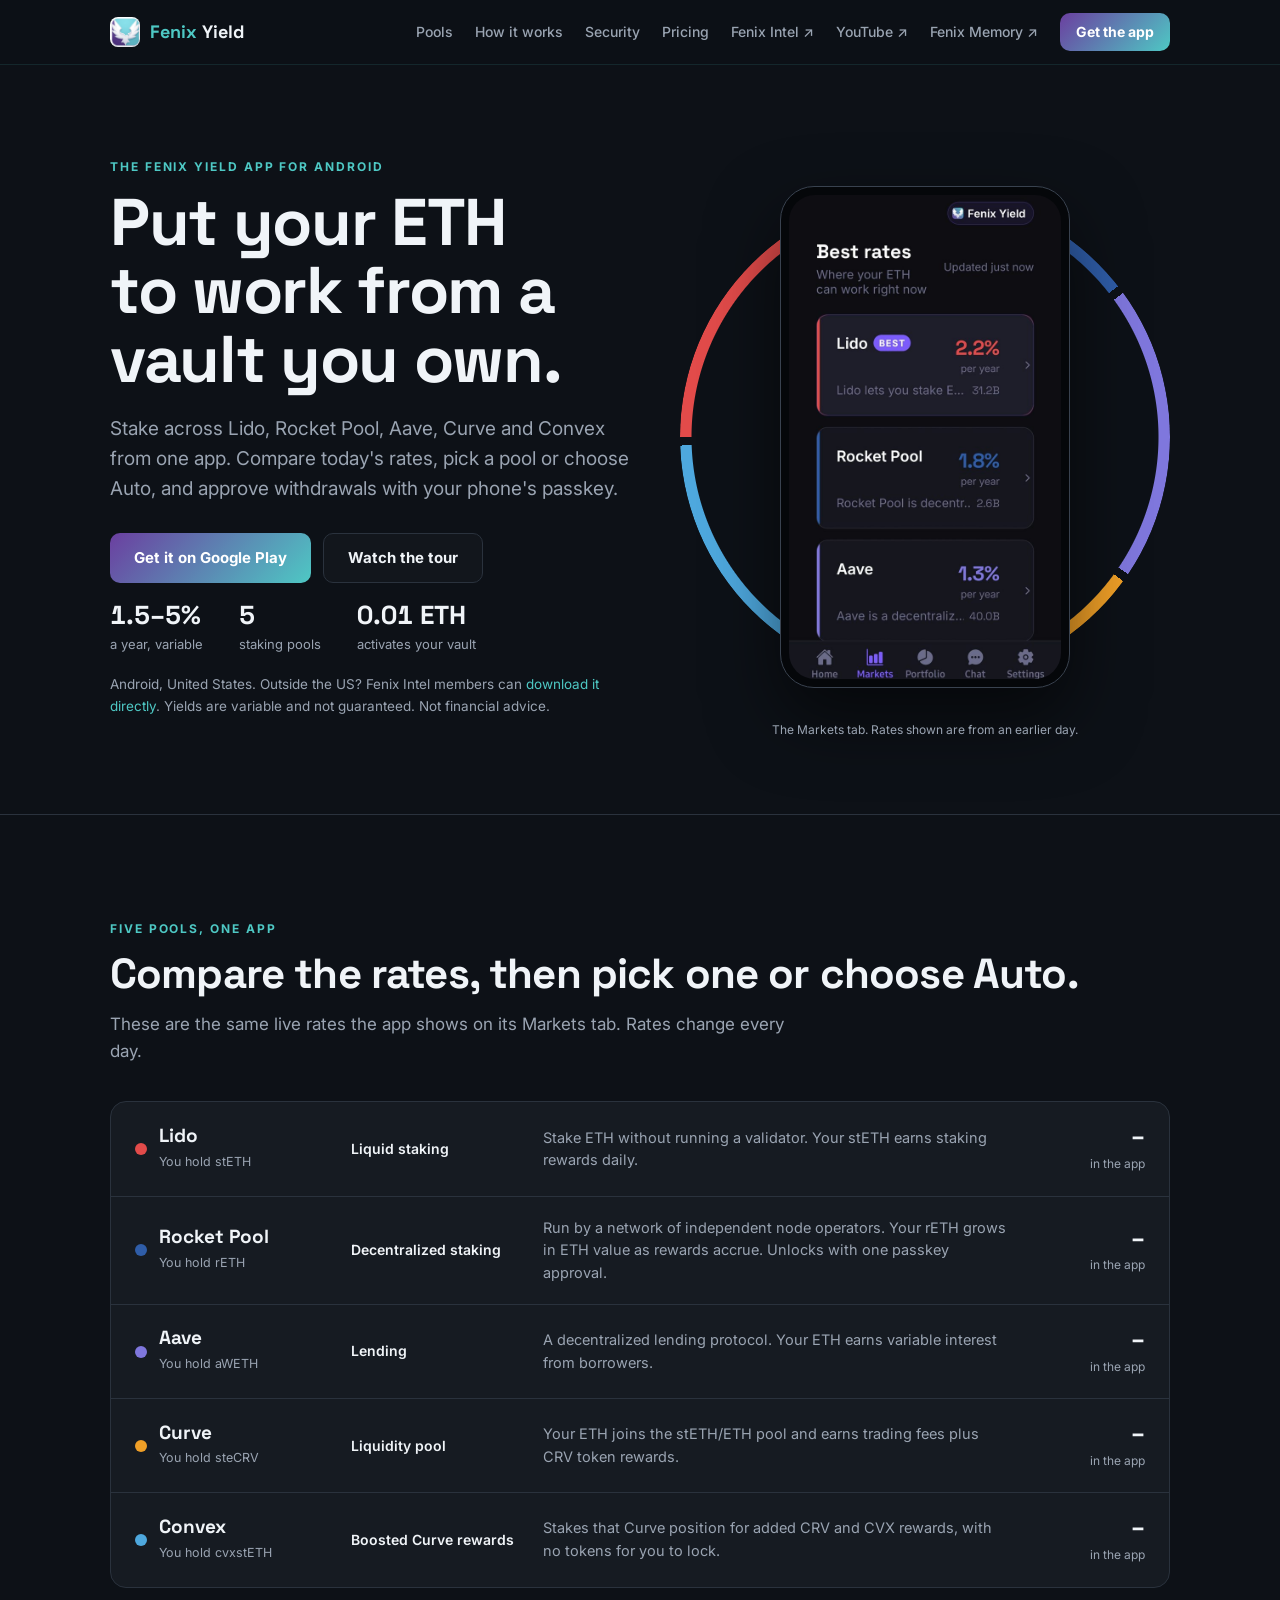
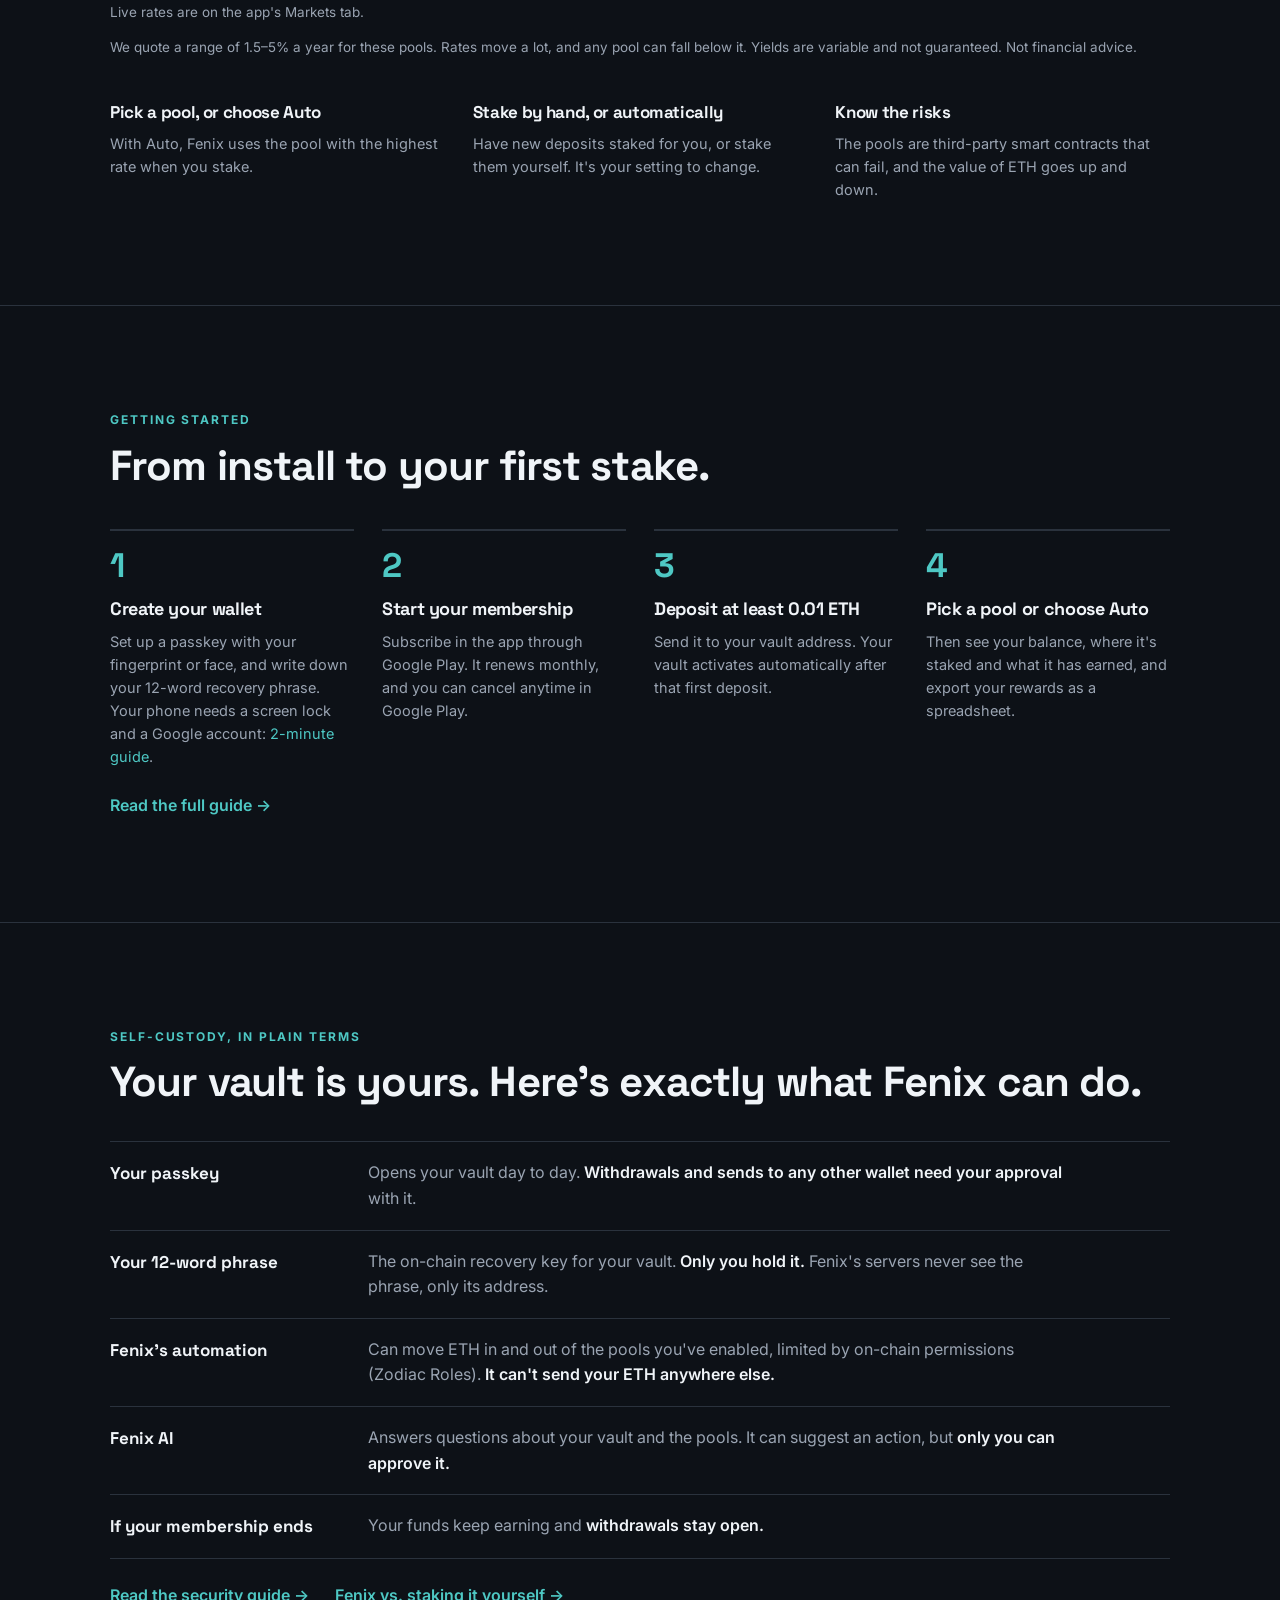
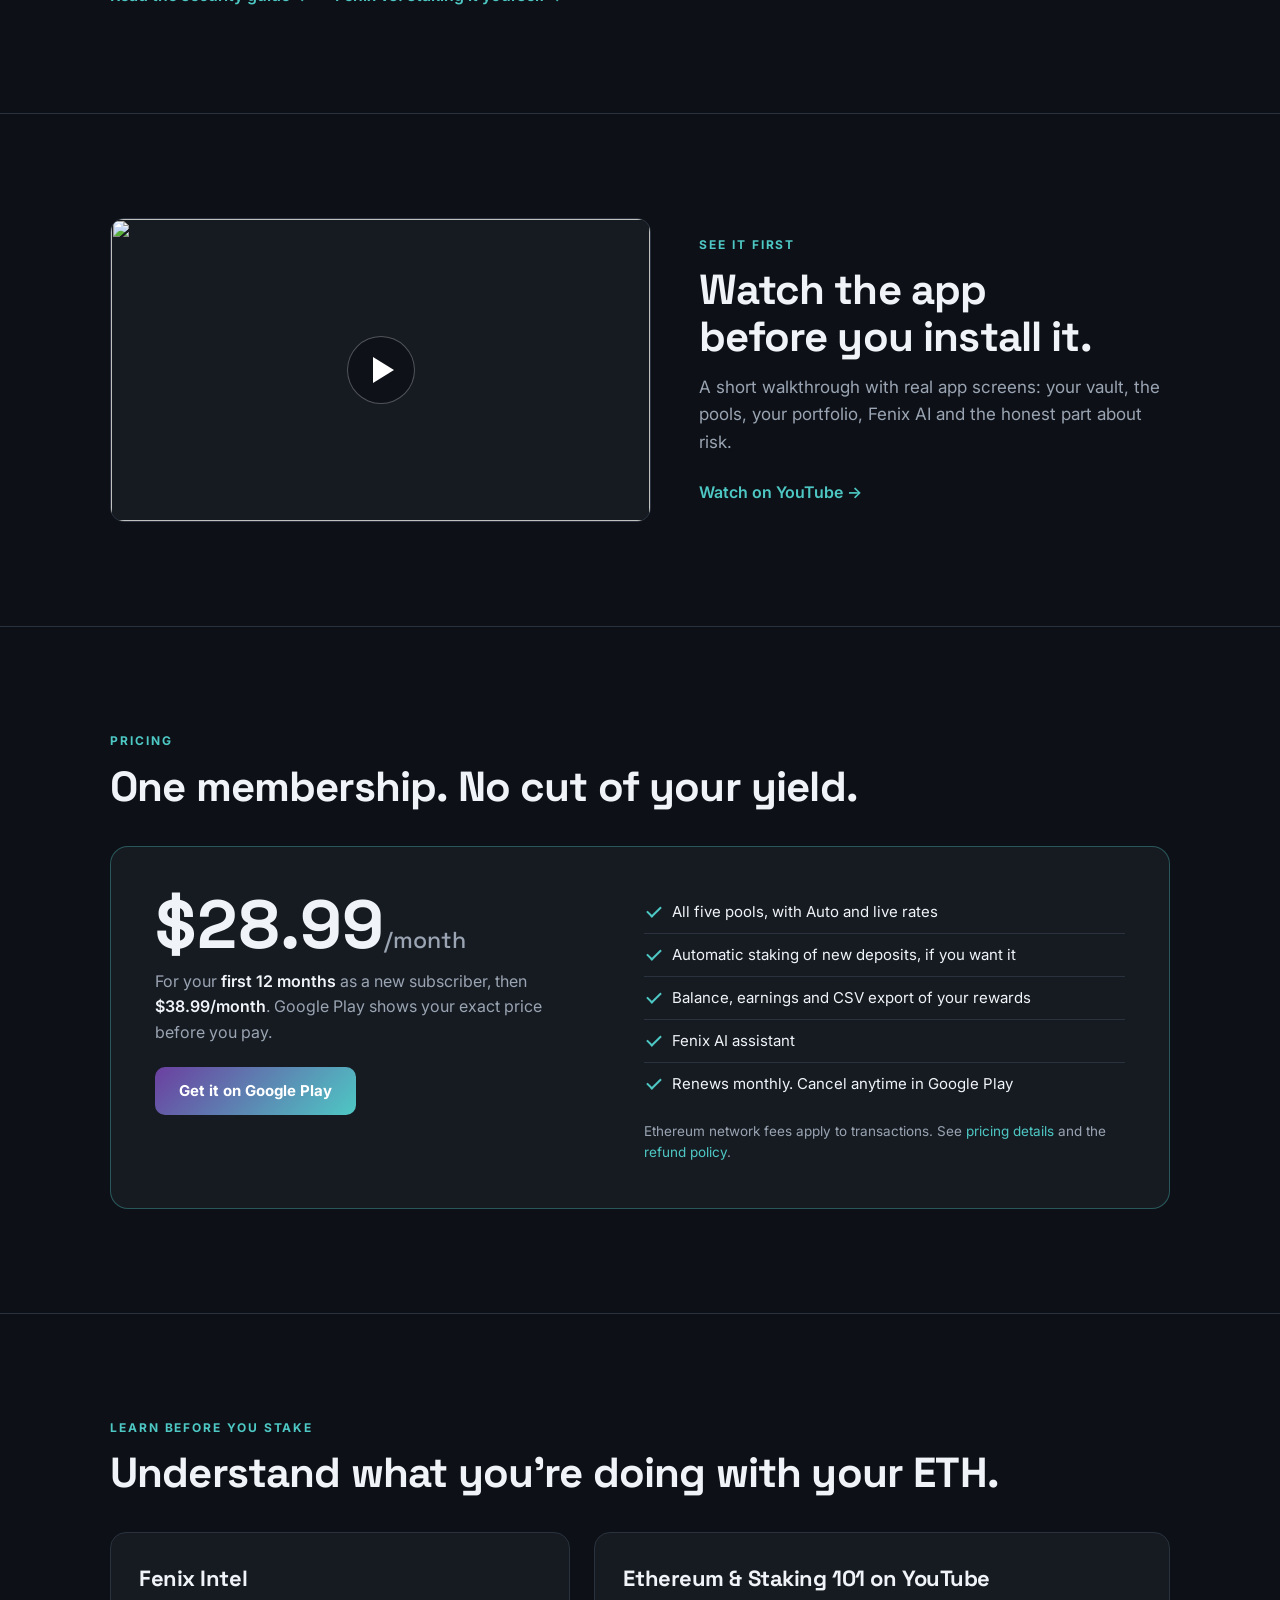
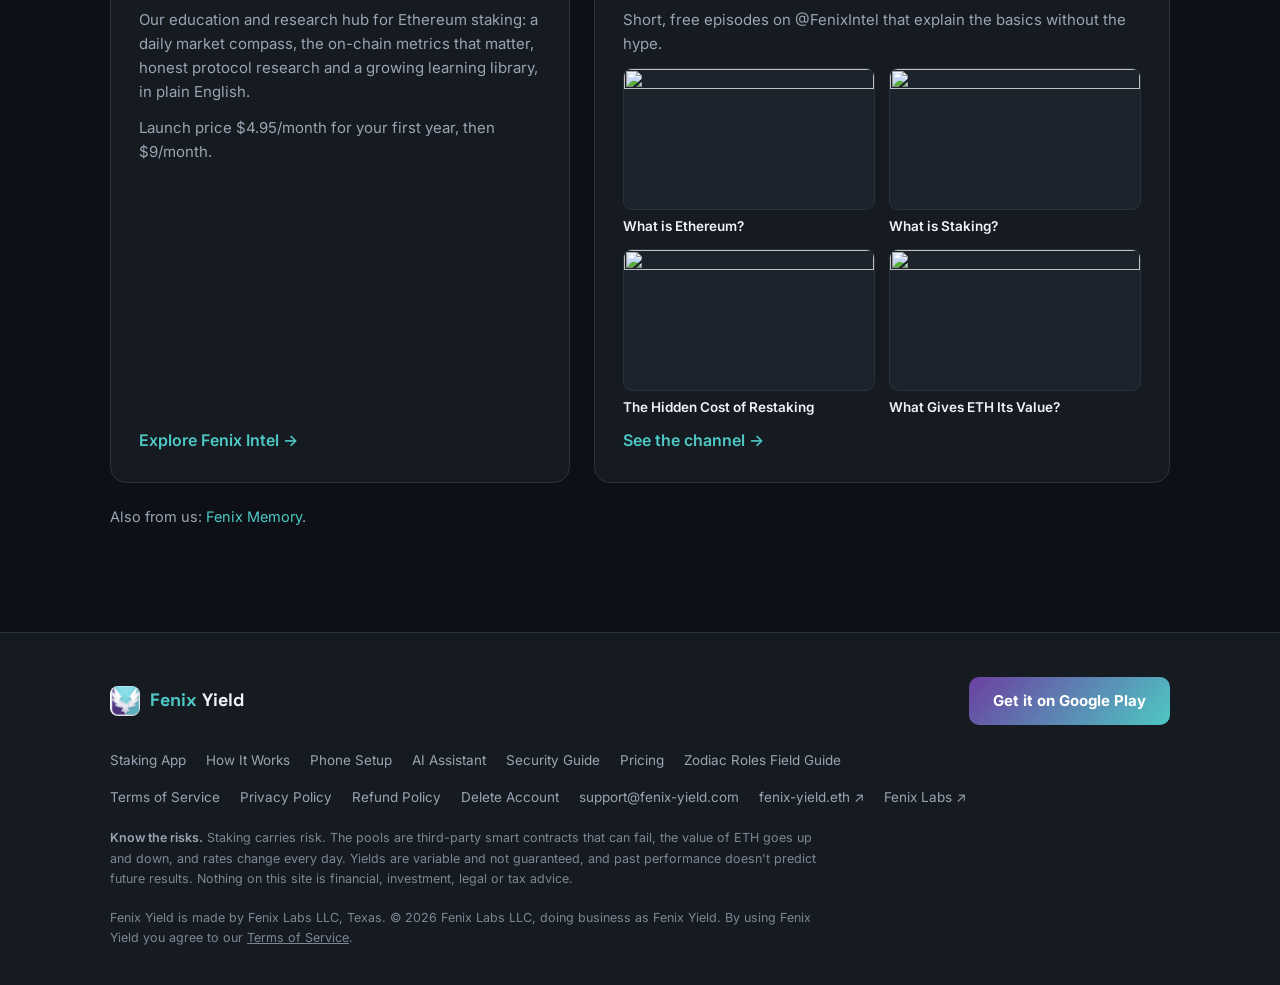
==== commit ea467060: "App-only site: redo home, pricing, security and the app guide; the assistant covers only the app. Ow" ====
--- a/index.html
+++ b/index.html
@@ -1,1062 +1,285 @@
 <!DOCTYPE html>
 <html lang="en">
 <head>
-<meta charset="UTF-8" />
-<meta name="viewport" content="width=device-width, initial-scale=1.0" />
-<title>Fenix Yield — Put Your Crypto to Work</title>
-<meta name="description" content="Automated, non-custodial ETH yield. Fenix Yield moves your idle ETH into Lido, Curve, Aave, Convex, and Rocket Pool and rotates to the best rate — your keys never leave your device. 1.5–5% APY, variable.">
+<meta charset="UTF-8">
+<meta name="viewport" content="width=device-width, initial-scale=1">
+<title>Fenix Yield: Self-Custody ETH Staking App for Android</title>
+<meta name="description" content="Stake ETH across Lido, Rocket Pool, Aave, Curve and Convex from a vault you own, approved with your phone's passkey. On Google Play in the US. Yields are variable and not guaranteed.">
 <link rel="canonical" href="https://fenix-yield.com/">
 <meta property="og:type" content="website">
 <meta property="og:site_name" content="Fenix Yield">
-<meta property="og:title" content="Fenix Yield — Put Your Crypto to Work">
-<meta property="og:description" content="Automated, non-custodial ETH yield across five protocols. Your keys never leave your device.">
+<meta property="og:title" content="Fenix Yield: Self-Custody ETH Staking App">
+<meta property="og:description" content="Five staking pools, one app, and a vault you own. On Google Play in the US.">
 <meta property="og:url" content="https://fenix-yield.com/">
 <meta property="og:image" content="https://fenix-yield.com/og-image.png">
 <meta name="twitter:card" content="summary_large_image">
-<meta name="twitter:title" content="Fenix Yield — Put Your Crypto to Work">
-<meta name="twitter:description" content="Automated, non-custodial ETH yield across five protocols. Your keys never leave your device.">
+<meta name="twitter:title" content="Fenix Yield: Self-Custody ETH Staking App">
+<meta name="twitter:description" content="Five staking pools, one app, and a vault you own. On Google Play in the US.">
 <meta name="twitter:image" content="https://fenix-yield.com/og-image.png">
+<link rel="icon" href="fenix-logo.jpg" type="image/jpeg">
 <link rel="preconnect" href="https://fonts.googleapis.com">
 <link rel="preconnect" href="https://fonts.gstatic.com" crossorigin>
-<link href="https://fonts.googleapis.com/css2?family=Inter:wght@400;500;600;700;800;900&family=IBM+Plex+Mono:ital,wght@1,400&display=swap" rel="stylesheet">
-<link rel="icon" href="https://framerusercontent.com/images/KLMRfNA8Rc9lC9ziU967jpCMaZM.jpg?width=1008&height=1024&kb=143" type="image/jpeg">
-<style>
-:root {
-  --navy: #0d1117;
-  --navy2: #161b22;
-  --purple: #6B3FA0;
-  --purple2: #8B5FC0;
-  --teal: #4EC8C4;
-  --white: #f0f4f8;
-  --muted: #8b949e;
-  --border: #21262d;
-  --hero-text: #1a1f3a;
-  --logo: url("https://framerusercontent.com/images/KLMRfNA8Rc9lC9ziU967jpCMaZM.jpg?width=1008&height=1024&kb=143");
-}
-* {
-  box-sizing: border-box;
-  margin: 0;
-  padding: 0;
-}
-html {
-  scroll-behavior: smooth;
-}
-body {
-  background: var(--navy);
-  color: var(--white);
-  font-family: Inter, system-ui, -apple-system, BlinkMacSystemFont, sans-serif;
-  line-height: 1.6;
-  overflow-x: hidden;
-}
-a {
-  color: inherit;
-}
-/* Navigation */
-nav {
-  position: fixed;
-  inset: 0 0 auto 0;
-  z-index: 100;
-  display: flex;
-  align-items: center;
-  justify-content: space-between;
-  gap: 32px;
-  padding: 16px 40px;
-  background: rgba(13, 17, 23, 0.86);
-  backdrop-filter: blur(12px);
-  border-bottom: 1px solid rgba(78, 200, 196, 0.12);
-}
-.nav-logo {
-  display: inline-flex;
-  align-items: center;
-  gap: 10px;
-  text-decoration: none;
-  font-size: 18px;
-  font-weight: 800;
-  letter-spacing: -0.02em;
-}
-.logo-img {
-  width: 28px;
-  height: 28px;
-  border-radius: 8px;
-  object-fit: cover;
-  display: block;
-}
-.nav-logo .fenix {
-  color: var(--teal);
-}
-.nav-links {
-  display: flex;
-  align-items: center;
-  gap: 28px;
-  list-style: none;
-}
-.nav-links a {
-  color: var(--muted);
-  text-decoration: none;
-  font-size: 14px;
-  font-weight: 500;
-  transition: color 0.2s ease, opacity 0.2s ease;
-}
-.nav-links a:hover {
-  color: var(--white);
-}
-.nav-cta {
-  display: inline-flex;
-  align-items: center;
-  gap: 8px;
-  padding: 8px 18px;
-  border-radius: 8px;
-  color: #fff !important;
-  background: linear-gradient(135deg, var(--purple), var(--teal));
-  font-weight: 700 !important;
-}
-.nav-cta:hover {
-  opacity: 0.9;
-}
-/* Hero */
-.hero {
-  min-height: 100vh;
-  position: relative;
-  overflow: hidden;
-  display: flex;
-  align-items: center;
-  justify-content: center;
-  padding: 120px 24px 80px;
-  text-align: center;
-  background: linear-gradient(160deg, #eef1f7 0%, #dde4ef 100%);
-}
-.hero::before {
-  content: "";
-  position: absolute;
-  width: 700px;
-  height: 700px;
-  border-radius: 50%;
-  top: 38%;
-  left: 50%;
-  transform: translate(-50%, -50%);
-  background: radial-gradient(
-    ellipse,
-    rgba(78, 200, 196, 0.22) 0%,
-    rgba(107, 63, 160, 0.14) 48%,
-    transparent 72%
-  );
-  animation: pulse 5s ease-in-out infinite;
-}
-@keyframes pulse {
-  0%, 100% {
-    transform: translate(-50%, -50%) scale(1);
-    opacity: 0.75;
-  }
-  50% {
-    transform: translate(-50%, -50%) scale(1.16);
-    opacity: 1;
-  }
-}
-.hero-inner {
-  position: relative;
-  z-index: 1;
-  max-width: 760px;
-  display: flex;
-  flex-direction: column;
-  align-items: center;
-}
-.hero-logo {
-  width: 150px;
-  height: 150px;
-  border-radius: 36px;
-  object-fit: cover;
-  margin-bottom: 28px;
-  box-shadow:
-    0 8px 40px rgba(107, 63, 160, 0.25),
-    0 4px 24px rgba(78, 200, 196, 0.2);
-}
-.hero h1 {
-  font-size: clamp(42px, 8vw, 80px);
-  font-weight: 800;
-  letter-spacing: -0.04em;
-  line-height: 1;
-  margin-bottom: 12px;
-}
-.hero h1 .fenix {
-  color: var(--hero-text);
-}
-.hero h1 .yield {
-  background: linear-gradient(135deg, #4EC8C4 0%, #6B9FD4 100%);
-  -webkit-background-clip: text;
-  background-clip: text;
-  color: transparent;
-}
-.hero-tagline {
-  font-family: "IBM Plex Mono", monospace;
-  font-style: italic;
-  letter-spacing: 0.08em;
-  font-size: clamp(14px, 2vw, 17px);
-  color: #8a94a8;
-  margin-bottom: 16px;
-}
-.hero-desc {
-  max-width: 560px;
-  color: #4a5568;
-  font-size: 16px;
-  line-height: 1.8;
-  margin-bottom: 32px;
-}
-.hero-actions {
-  display: flex;
-  flex-wrap: wrap;
-  justify-content: center;
-  gap: 14px;
-}
-.btn {
-  display: inline-flex;
-  align-items: center;
-  justify-content: center;
-  gap: 8px;
-  min-height: 48px;
-  padding: 14px 32px;
-  border-radius: 10px;
-  text-decoration: none;
-  font-size: 15px;
-  font-weight: 800;
-  transition: transform 0.15s ease, opacity 0.15s ease, border-color 0.15s ease;
-}
-.btn:hover {
-  transform: translateY(-1px);
-}
-.btn-primary {
-  color: #fff;
-  background: linear-gradient(135deg, var(--purple), var(--teal));
-}
-.btn-primary:hover {
-  opacity: 0.9;
-}
-.btn-secondary {
-  color: var(--hero-text);
-  border: 1px solid var(--border);
-}
-.btn-secondary:hover {
-  border-color: var(--teal);
-}
-/* Stats */
-.stats {
-  display: flex;
-  justify-content: center;
-  flex-wrap: wrap;
-  gap: 64px;
-  width: 100%;
-  padding: 32px 40px;
-  background: var(--navy2);
-  border-top: 1px solid var(--border);
-  border-bottom: 1px solid var(--border);
-}
-.stat {
-  text-align: center;
-}
-.stat-value {
-  color: var(--teal);
-  font-size: 28px;
-  font-weight: 800;
-  line-height: 1;
-  letter-spacing: -0.02em;
-}
-.stat-label {
-  margin-top: 4px;
-  color: var(--muted);
-  font-size: 13px;
-}
-/* Sections */
-section {
-  width: min(100%, 1100px);
-  margin: 0 auto;
-  padding: 100px 24px;
-}
-.divider {
-  width: min(calc(100% - 48px), 1100px);
-  height: 1px;
-  margin: 0 auto;
-  background: var(--border);
-}
-.eyebrow {
-  margin-bottom: 12px;
-  color: var(--teal);
-  font-size: 11px;
-  font-weight: 800;
-  letter-spacing: 0.24em;
-  text-transform: uppercase;
-}
-.section-title {
-  margin-bottom: 16px;
-  color: var(--white);
-  font-size: clamp(30px, 4vw, 44px);
-  line-height: 1.12;
-  font-weight: 800;
-  letter-spacing: -0.04em;
-}
-.section-desc {
-  max-width: 560px;
-  margin-bottom: 40px;
-  color: var(--muted);
-  font-size: 16px;
-  line-height: 1.8;
-}
-/* Cards */
-.grid {
-  display: grid;
-  gap: 24px;
-}
-.steps {
-  grid-template-columns: repeat(auto-fit, minmax(240px, 1fr));
-}
-.features {
-  grid-template-columns: repeat(auto-fit, minmax(300px, 1fr));
-  gap: 20px;
-}
-.card {
-  position: relative;
-  overflow: hidden;
-  background: var(--navy2);
-  border: 1px solid var(--border);
-  border-radius: 16px;
-  padding: 28px;
-}
-.step-card {
-  transition: transform 0.2s ease, background 0.2s ease, border-color 0.2s ease;
-}
-.step-card::before {
-  content: "";
-  position: absolute;
-  inset: 0 0 auto 0;
-  height: 2px;
-  background: linear-gradient(90deg, var(--purple), var(--teal));
-  opacity: 0;
-  transition: opacity 0.2s ease;
-}
-.step-card:hover {
-  transform: translateY(-3px);
-  background: #181f2a;
-  border-color: rgba(78, 200, 196, 0.3);
-}
-.step-card:hover::before {
-  opacity: 1;
-}
-.step-num {
-  display: grid;
-  place-items: center;
-  width: 40px;
-  height: 40px;
-  margin-bottom: 16px;
-  border-radius: 10px;
-  color: #fff;
-  font-weight: 800;
-  background: linear-gradient(135deg, var(--purple), var(--teal));
-}
-.card h3 {
-  margin-bottom: 8px;
-  font-size: 17px;
-  line-height: 1.25;
-}
-.card p {
-  color: var(--muted);
-  font-size: 14px;
-  line-height: 1.7;
-}
-.feature {
-  display: flex;
-  gap: 16px;
-  align-items: flex-start;
-}
-.feature-icon {
-  flex: 0 0 auto;
-  display: grid;
-  place-items: center;
-  width: 48px;
-  height: 48px;
-  border-radius: 12px;
-  color: var(--teal);
-  background: rgba(78, 200, 196, 0.1);
-}
-.feature-icon svg {
-  width: 24px;
-  height: 24px;
-}
-/* Protocols */
-.center {
-  text-align: center;
-}
-.center .section-desc {
-  margin-left: auto;
-  margin-right: auto;
-}
-.protocols {
-  display: flex;
-  flex-wrap: wrap;
-  justify-content: center;
-  gap: 16px;
-  margin-top: 40px;
-}
-.protocol-badge {
-  display: inline-flex;
-  align-items: center;
-  gap: 8px;
-  padding: 10px 20px;
-  border-radius: 999px;
-  background: var(--navy2);
-  border: 1px solid var(--border);
-  color: var(--white);
-  font-size: 14px;
-  font-weight: 700;
-}
-.protocol-note {
-  max-width: 720px;
-  margin: 32px auto 0;
-  color: var(--muted);
-  font-size: 14px;
-}
-/* Video */
-.video-card {
-  max-width: 100%;
-  padding: 48px;
-  text-align: center;
-  border-radius: 20px;
-  border: 1px solid rgba(78, 200, 196, 0.2);
-  background: linear-gradient(160deg, rgba(107, 63, 160, 0.16), rgba(78, 200, 196, 0.07));
-}
-.video-icon {
-  margin-bottom: 16px;
-  color: var(--teal);
-  font-size: 48px;
-}
-.video-card h2 {
-  margin-bottom: 12px;
-  font-size: 28px;
-  line-height: 1.15;
-  font-weight: 800;
-}
-.video-card p {
-  max-width: 560px;
-  margin: 0 auto 28px;
-  color: var(--muted);
-  font-size: 15px;
-}
-/* Pricing */
-.pricing-grid {
-  display: grid;
-  grid-template-columns: repeat(auto-fit, minmax(280px, 1fr));
-  gap: 24px;
-  max-width: 760px;
-  margin: 48px auto 24px;
-}
-.pricing-card {
-  position: relative;
-  overflow: hidden;
-  padding: 36px 32px;
-  border-radius: 20px;
-  background: var(--navy2);
-  border: 1px solid var(--border);
-}
-.pricing-card.featured {
-  border-color: var(--teal);
-  background: linear-gradient(160deg, rgba(107, 63, 160, 0.18), rgba(78, 200, 196, 0.09));
-}
-.ribbon {
-  display: inline-flex;
-  padding: 5px 12px;
-  margin-bottom: 12px;
-  border-radius: 999px;
-  background: linear-gradient(135deg, var(--purple), var(--teal));
-  color: #fff;
-  font-size: 9px;
-  font-weight: 800;
-  letter-spacing: 0.14em;
-}
-.pricing-tier {
-  margin-bottom: 12px;
-  color: var(--teal);
-  font-size: 11px;
-  font-weight: 800;
-  letter-spacing: 0.24em;
-  text-transform: uppercase;
-}
-.price {
-  display: flex;
-  align-items: flex-end;
-  gap: 8px;
-  margin-bottom: 8px;
-}
-.price strong {
-  font-size: 52px;
-  line-height: 1;
-  font-weight: 900;
-  letter-spacing: -0.04em;
-}
-.price span {
-  color: var(--muted);
-  font-size: 20px;
-  line-height: 1.2;
-}
-.pricing-desc {
-  margin-bottom: 20px;
-  color: var(--muted);
-  font-size: 14px;
-}
-.pricing-features {
-  list-style: none;
-  margin: 0 0 28px;
-}
-.pricing-features li {
-  padding: 7px 0;
-  border-bottom: 1px solid var(--border);
-  color: var(--white);
-  font-size: 14px;
-}
-.pricing-features li:last-child {
-  border-bottom: 0;
-}
-.pricing-features .dim {
-  color: var(--muted);
-}
-.check {
-  color: var(--teal);
-  margin-right: 8px;
-}
-.btn-pricing {
-  width: 100%;
-  padding: 13px 18px;
-  border-radius: 10px;
-  text-align: center;
-  text-decoration: none;
-  display: inline-block;
-  font-size: 15px;
-  font-weight: 800;
-}
-.btn-outline {
-  border: 1px solid var(--border);
-}
-.btn-filled {
-  color: #fff;
-  background: linear-gradient(135deg, var(--purple), var(--teal));
-}
-.pricing-note {
-  max-width: 600px;
-  margin: 0 auto;
-  color: var(--muted);
-  text-align: center;
-  font-size: 13px;
-}
-/* Resources */
-.resources-grid {
-  display: grid;
-  grid-template-columns: repeat(auto-fit, minmax(220px, 1fr));
-  gap: 16px;
-}
-.resource-card {
-  min-height: 100%;
-  display: flex;
-  flex-direction: column;
-  gap: 8px;
-  padding: 24px;
-  border-radius: 14px;
-  text-decoration: none;
-  background: var(--navy2);
-  border: 1px solid var(--border);
-  transition: transform 0.15s ease, background 0.15s ease, border-color 0.15s ease;
-}
-.resource-card:hover {
-  transform: translateY(-2px);
-  background: #181f2a;
-  border-color: var(--teal);
-}
-.resource-icon {
-  color: var(--teal);
-  font-size: 28px;
-}
-.resource-card h3 {
-  font-size: 15px;
-}
-.resource-card p {
-  color: var(--muted);
-  font-size: 13px;
-  line-height: 1.5;
-}
-.resource-arrow {
-  margin-top: auto;
-  color: var(--teal);
-  font-size: 18px;
-}
-/* Footer */
-footer {
-  display: flex;
-  flex-direction: column;
-  align-items: center;
-  gap: 16px;
-  padding: 48px 40px;
-  text-align: center;
-  background: var(--navy2);
-  border-top: 1px solid var(--border);
-}
-.footer-logo {
-  display: inline-flex;
-  align-items: center;
-  gap: 10px;
-  font-size: 18px;
-  font-weight: 800;
-}
-.footer-logo img {
-  width: 28px;
-  height: 28px;
-  border-radius: 7px;
-  object-fit: cover;
-}
-.footer-tagline {
-  color: var(--muted);
-  font-family: "IBM Plex Mono", monospace;
-  font-style: italic;
-  font-size: 13px;
-}
-.footer-links {
-  display: flex;
-  justify-content: center;
-  flex-wrap: wrap;
-  gap: 24px;
-  list-style: none;
-}
-.footer-links a,
-.footer-email {
-  color: var(--muted);
-  text-decoration: none;
-  font-size: 13px;
-  transition: color 0.2s ease;
-}
-.footer-links a:hover,
-.footer-email:hover {
-  color: var(--teal);
-}
-.footer-email {
-  color: var(--teal);
-}
-.footer-copy {
-  max-width: 720px;
-  color: rgba(139, 148, 158, 0.5);
-  font-size: 12px;
-}
-/* Reveal */
-.reveal {
-  opacity: 0;
-  transform: translateY(24px);
-  transition: opacity 0.6s ease, transform 0.6s ease;
-}
-.reveal.visible {
-  opacity: 1;
-  transform: translateY(0);
-}
-/* Mobile */
-@media (max-width: 768px) {
-  nav {
-    padding: 14px 20px;
-  }
-  .nav-links {
-    display: none;
-  }
-  .hero {
-    padding: 110px 20px 72px;
-  }
-  .hero-logo {
-    width: 128px;
-    height: 128px;
-    border-radius: 30px;
-  }
-  .stats {
-    gap: 32px;
-    padding: 24px;
-  }
-  section {
-    padding: 64px 20px;
-  }
-  .feature {
-    flex-direction: column;
-  }
-  .video-card {
-    padding: 36px 24px;
-  }
-  footer {
-    padding: 40px 20px;
-  }
-}
-</style>
+<link href="https://fonts.googleapis.com/css2?family=Inter:wght@400;500;600;700&family=Space+Grotesk:wght@500;700&display=swap" rel="stylesheet">
+<link rel="stylesheet" href="site.css">
 </head>
 <body>
-<nav>
-  <a class="nav-logo" href="#top">
-    <img class="logo-img" src="https://framerusercontent.com/images/KLMRfNA8Rc9lC9ziU967jpCMaZM.jpg?width=1008&height=1024&kb=143" alt="Fenix Yield logo">
-    <span><span class="fenix">Fenix</span> Yield</span>
-  </a>
-  <ul class="nav-links">
-    <li><a href="#how-it-works">How It Works</a></li>
-    <li><a href="#protocols">Protocols</a></li>
-    <li><a href="#pricing">Pricing</a></li>
-    <li><a class="nav-intel" href="https://intel.fenix-yield.com" target="_blank" rel="noreferrer">Fenix Intel ↗</a></li>
-    <li><a class="nav-intel" href="https://memory.fenix-yield.com" target="_blank" rel="noreferrer">Fenix Memory ↗</a></li>
-    <li><a href="https://app.ens.domains/fenix-yield.eth" target="_blank" rel="noreferrer">fenix-yield.eth ↗</a></li>
-    <li><a href="#resources">Resources</a></li>
-    <li><a class="nav-cta" href="#pricing">Get Started →</a></li>
-  </ul>
+
+<nav aria-label="Main">
+  <div class="wrap nav-row">
+    <a class="brand" href="#top"><img src="fenix-logo.jpg" alt=""><span><span>Fenix</span> Yield</span></a>
+    <ul class="nav-links">
+      <li class="opt"><a href="#pools">Pools</a></li>
+      <li class="opt"><a href="#how">How it works</a></li>
+      <li class="opt"><a href="#custody">Security</a></li>
+      <li class="opt"><a href="#pricing">Pricing</a></li>
+      <li class="opt"><a href="https://intel.fenix-yield.com" target="_blank" rel="noopener">Fenix Intel ↗</a></li>
+      <li class="opt"><a href="https://www.youtube.com/@FenixIntel" target="_blank" rel="noopener">YouTube ↗</a></li>
+      <li class="opt"><a href="https://memory.fenix-yield.com" target="_blank" rel="noopener">Fenix Memory ↗</a></li>
+      <li><a class="btn btn-fill" href="https://play.google.com/store/apps/details?id=com.fenixyield.app" target="_blank" rel="noopener">Get the app</a></li>
+    </ul>
+  </div>
 </nav>
+
 <header class="hero" id="top">
-  <div class="hero-inner">
-    <img class="hero-logo" src="https://framerusercontent.com/images/KLMRfNA8Rc9lC9ziU967jpCMaZM.jpg?width=1008&height=1024&kb=143" alt="Fenix Yield logo">
-    <h1><span class="fenix">Fenix</span> <span class="yield">Yield</span></h1>
-    <p class="hero-tagline">Automate Your ETH Yield. Keep Your Keys.</p>
-    <p class="hero-desc">
-      A non-custodial Telegram bot that auto-compounds your ETH across Lido, Curve, Aave, and Convex using Safe Wallets. You never give up control of your funds.
-    </p>
-    <div class="hero-actions">
-      <a class="btn btn-primary" href="#pricing">⚡ Start Free — No Credit Card</a>
-      <a class="btn btn-secondary" href="https://fenix-yield.com/Fenix%20Yield%20Promo.html" target="_blank" rel="noreferrer">▶ Watch Video</a>
+  <div class="wrap hero-grid">
+    <div>
+      <p class="eyebrow">The Fenix Yield app for Android</p>
+      <h1>Put your ETH to work from a vault you own.</h1>
+      <p class="lede">Stake across Lido, Rocket Pool, Aave, Curve and Convex from one app. Compare today's rates, pick a pool or choose Auto, and approve withdrawals with your phone's passkey.</p>
+      <div class="hero-actions">
+        <a class="btn btn-fill" href="https://play.google.com/store/apps/details?id=com.fenixyield.app" target="_blank" rel="noopener">Get it on Google Play</a>
+        <a class="btn btn-line" href="https://www.youtube.com/watch?v=QIh9DtdeXAk" target="_blank" rel="noopener">Watch the tour</a>
+      </div>
+      <div class="stats">
+        <div class="stat"><b>1.5&ndash;5%</b><span>a year, variable</span></div>
+        <div class="stat"><b>5</b><span>staking pools</span></div>
+        <div class="stat"><b>0.01 ETH</b><span>activates your vault</span></div>
+      </div>
+      <p class="hero-note">Android, United States. Outside the US? Fenix Intel members can <a href="https://intel.fenix-yield.com/app#direct" target="_blank" rel="noopener">download it directly</a>. Yields are variable and not guaranteed. Not financial advice.</p>
+    </div>
+    <div class="vault">
+      <div class="ring" aria-hidden="true"></div>
+      <div class="phone"><img src="app-markets.jpg" width="640" height="1138" alt="The app's Markets screen, listing Lido, Rocket Pool and Aave with a yearly rate for each"></div>
+      <p class="phone-cap">The Markets tab. Rates shown are from an earlier day.</p>
     </div>
   </div>
 </header>
-<div class="stats reveal">
-  <div class="stat">
-    <div class="stat-value">1.5–5%</div>
-    <div class="stat-label">Variable APY</div>
-  </div>
-  <div class="stat">
-    <div class="stat-value">4</div>
-    <div class="stat-label">DeFi Protocols</div>
-  </div>
-  <div class="stat">
-    <div class="stat-value">100%</div>
-    <div class="stat-label">Non-Custodial</div>
-  </div>
-  <div class="stat">
-    <div class="stat-value">24/7</div>
-    <div class="stat-label">Automated</div>
-  </div>
-</div>
-<section id="how-it-works">
-  <p class="eyebrow reveal">Simple by design</p>
-  <h2 class="section-title reveal">How Fenix Yield works</h2>
-  <p class="section-desc reveal">
-    Set it up once in 20 minutes. The bot handles everything daily — finding yield, proposing transactions, and compounding rewards. You just approve with 1–3 tap approval in Safe Mobile depending on protocol.
-  </p>
-  <div class="grid steps">
-    <article class="card step-card reveal">
-      <div class="step-num">1</div>
-      <h3>Create your Safe wallet</h3>
-      <p>Set up a non-custodial Safe multi-sig wallet at app.safe.global. Your funds stay under your control at all times.</p>
-    </article>
-    <article class="card step-card reveal">
-      <div class="step-num">2</div>
-      <h3>Register with the bot</h3>
-      <p>Send /start on Telegram, enter your invite code, and connect your Safe address. Takes under 2 minutes.</p>
-    </article>
-    <article class="card step-card reveal">
-      <div class="step-num">3</div>
-      <h3>Bot finds best yield daily</h3>
-      <p>Every 24 hours the bot compares APYs across all protocols and routes your ETH to the highest return automatically.</p>
-    </article>
-    <article class="card step-card reveal">
-      <div class="step-num">4</div>
-      <h3>Approve with one tap</h3>
-      <p>Get a push notification in Safe Mobile. Review the transaction details and approve with a single tap. Nothing executes without you.</p>
-    </article>
-  </div>
-</section>
-<div class="divider"></div>
-<section id="why">
-  <p class="eyebrow reveal">Built different</p>
-  <h2 class="section-title reveal">Why Fenix Yield</h2>
-  <p class="section-desc reveal">
-    Most yield tools are custodial — you hand over your keys and hope for the best. Fenix Yield is different. You stay in control of every transaction.
-  </p>
-  <div class="grid features">
-    <article class="card feature reveal">
-      <div class="feature-icon">🔐</div>
+
+<section class="band" id="pools">
+  <span id="protocols"></span>
+  <div class="wrap">
+    <p class="eyebrow">Five pools, one app</p>
+    <h2>Compare the rates, then pick one or choose Auto.</h2>
+    <p class="lede">These are the same live rates the app shows on its Markets tab. Rates change every day.</p>
+    <ol class="pools">
+      <li class="pool" data-pool="lido">
+        <div class="pool-name"><span class="dot" style="background:var(--lido)"></span><div><b>Lido</b><small>You hold stETH</small></div></div>
+        <div class="pool-type">Liquid staking</div>
+        <p class="pool-what">Stake ETH without running a validator. Your stETH earns staking rewards daily.</p>
+        <div class="pool-rate"><b class="r">&ndash;</b><small class="u">in the app</small><span class="tag">Highest today</span></div>
+      </li>
+      <li class="pool" data-pool="rocketpool">
+        <div class="pool-name"><span class="dot" style="background:var(--rocket)"></span><div><b>Rocket Pool</b><small>You hold rETH</small></div></div>
+        <div class="pool-type">Decentralized staking</div>
+        <p class="pool-what">Run by a network of independent node operators. Your rETH grows in ETH value as rewards accrue. Unlocks with one passkey approval.</p>
+        <div class="pool-rate"><b class="r">&ndash;</b><small class="u">in the app</small><span class="tag">Highest today</span></div>
+      </li>
+      <li class="pool" data-pool="aave">
+        <div class="pool-name"><span class="dot" style="background:var(--aave)"></span><div><b>Aave</b><small>You hold aWETH</small></div></div>
+        <div class="pool-type">Lending</div>
+        <p class="pool-what">A decentralized lending protocol. Your ETH earns variable interest from borrowers.</p>
+        <div class="pool-rate"><b class="r">&ndash;</b><small class="u">in the app</small><span class="tag">Highest today</span></div>
+      </li>
+      <li class="pool" data-pool="curve">
+        <div class="pool-name"><span class="dot" style="background:var(--curve)"></span><div><b>Curve</b><small>You hold steCRV</small></div></div>
+        <div class="pool-type">Liquidity pool</div>
+        <p class="pool-what">Your ETH joins the stETH/ETH pool and earns trading fees plus CRV token rewards.</p>
+        <div class="pool-rate"><b class="r">&ndash;</b><small class="u">in the app</small><span class="tag">Highest today</span></div>
+      </li>
+      <li class="pool" data-pool="convex">
+        <div class="pool-name"><span class="dot" style="background:var(--convex)"></span><div><b>Convex</b><small>You hold cvxstETH</small></div></div>
+        <div class="pool-type">Boosted Curve rewards</div>
+        <p class="pool-what">Stakes that Curve position for added CRV and CVX rewards, with no tokens for you to lock.</p>
+        <div class="pool-rate"><b class="r">&ndash;</b><small class="u">in the app</small><span class="tag">Highest today</span></div>
+      </li>
+    </ol>
+    <p class="feed-note" id="feed-note">Live rates are on the app's Markets tab.</p>
+    <p class="feed-note">We quote a range of 1.5&ndash;5% a year for these pools. Rates move a lot, and any pool can fall below it. Yields are variable and not guaranteed. Not financial advice.</p>
+    <div class="pool-facts">
+      <div><h3>Pick a pool, or choose Auto</h3><p>With Auto, Fenix uses the pool with the highest rate when you stake.</p></div>
+      <div><h3>Stake by hand, or automatically</h3><p>Have new deposits staked for you, or stake them yourself. It's your setting to change.</p></div>
+      <div><h3>Know the risks</h3><p>The pools are third-party smart contracts that can fail, and the value of ETH goes up and down.</p></div>
+    </div>
+  </div>
+</section>
+
+<section class="band" id="how">
+  <span id="how-it-works"></span>
+  <div class="wrap">
+    <p class="eyebrow">Getting started</p>
+    <h2>From install to your first stake.</h2>
+    <ol class="steps">
+      <li><h3>Create your wallet</h3><p>Set up a passkey with your fingerprint or face, and write down your 12-word recovery phrase. Your phone needs a screen lock and a Google account: <a href="phone-setup.html">2-minute guide</a>.</p></li>
+      <li><h3>Start your membership</h3><p>Subscribe in the app through Google Play. It renews monthly, and you can cancel anytime in Google Play.</p></li>
+      <li><h3>Deposit at least 0.01 ETH</h3><p>Send it to your vault address. Your vault activates automatically after that first deposit.</p></li>
+      <li><h3>Pick a pool or choose Auto</h3><p>Then see your balance, where it's staked and what it has earned, and export your rewards as a spreadsheet.</p></li>
+    </ol>
+    <div class="row-links"><a class="text-link" href="setup.html">Read the full guide →</a></div>
+  </div>
+</section>
+
+<section class="band" id="custody">
+  <div class="wrap">
+    <p class="eyebrow">Self-custody, in plain terms</p>
+    <h2>Your vault is yours. Here's exactly what Fenix can do.</h2>
+    <dl class="ledger">
+      <div class="ledger-row"><dt>Your passkey</dt><dd>Opens your vault day to day. <strong>Withdrawals and sends to any other wallet need your approval</strong> with it.</dd></div>
+      <div class="ledger-row"><dt>Your 12-word phrase</dt><dd>The on-chain recovery key for your vault. <strong>Only you hold it.</strong> Fenix's servers never see the phrase, only its address.</dd></div>
+      <div class="ledger-row"><dt>Fenix's automation</dt><dd>Can move ETH in and out of the pools you've enabled, limited by on-chain permissions (Zodiac Roles). <strong>It can't send your ETH anywhere else.</strong></dd></div>
+      <div class="ledger-row"><dt>Fenix AI</dt><dd>Answers questions about your vault and the pools. It can suggest an action, but <strong>only you can approve it.</strong></dd></div>
+      <div class="ledger-row"><dt>If your membership ends</dt><dd>Your funds keep earning and <strong>withdrawals stay open.</strong></dd></div>
+    </dl>
+    <div class="row-links">
+      <a class="text-link" href="security.html">Read the security guide →</a>
+      <a class="text-link" href="staking-app.html">Fenix vs. staking it yourself →</a>
+    </div>
+  </div>
+</section>
+
+<section class="band" id="tour">
+  <div class="wrap video">
+    <a class="thumb" href="https://www.youtube.com/watch?v=QIh9DtdeXAk" target="_blank" rel="noopener" aria-label="Watch the Fenix Yield tour on YouTube">
+      <img src="https://i.ytimg.com/vi/QIh9DtdeXAk/hqdefault.jpg" alt="" loading="lazy" width="480" height="360">
+      <span class="play" aria-hidden="true"></span>
+    </a>
+    <div>
+      <p class="eyebrow">See it first</p>
+      <h2>Watch the app before you install it.</h2>
+      <p class="lede">A short walkthrough with real app screens: your vault, the pools, your portfolio, Fenix AI and the honest part about risk.</p>
+      <div class="row-links"><a class="text-link" href="https://www.youtube.com/watch?v=QIh9DtdeXAk" target="_blank" rel="noopener">Watch on YouTube →</a></div>
+    </div>
+  </div>
+</section>
+
+<section class="band" id="pricing">
+  <div class="wrap">
+    <p class="eyebrow">Pricing</p>
+    <h2>One membership. No cut of your yield.</h2>
+    <div class="price-card">
+      <div class="price-main">
+        <b>$28.99<small>/month</small></b>
+        <p>For your <strong>first 12 months</strong> as a new subscriber, then <strong>$38.99/month</strong>. Google Play shows your exact price before you pay.</p>
+        <a class="btn btn-fill" href="https://play.google.com/store/apps/details?id=com.fenixyield.app" target="_blank" rel="noopener">Get it on Google Play</a>
+      </div>
       <div>
-        <h3>Non-custodial</h3>
-        <p>Your ETH never leaves your Safe wallet. The bot can only propose transactions — you approve every single one.</p>
-      </div>
-    </article>
-    <article class="card feature reveal">
-      <div class="feature-icon">🤖</div>
-      <div>
-        <h3>Fully automated</h3>
-        <p>Daily yield optimization runs automatically. No manual research, no switching protocols, no missed opportunities.</p>
-      </div>
-    </article>
-    <article class="card feature reveal">
-      <div class="feature-icon">📊</div>
-      <div>
-        <h3>Weekly reports</h3>
-        <p>Receive automatic weekly P&L reports every Monday — yield earned, annualized APY, and total position value.</p>
-      </div>
-    </article>
-    <article class="card feature reveal">
-      <div class="feature-icon">🚨</div>
-      <div>
-        <h3>Risk monitoring</h3>
-        <p>Hourly monitoring alerts you if ETH drops 10%+, a protocol APY collapses, or a transaction gets stuck.</p>
-      </div>
-    </article>
-    <article class="card feature reveal">
-      <div class="feature-icon">📤</div>
-      <div>
-        <h3>Withdraw anytime</h3>
-        <p>Exit any position back to ETH right from Telegram with one command. The bot builds the withdrawal and proposes it to your Safe — no hunting through DeFi sites. You approve, funds land in your wallet.</p>
-      </div>
-    </article>
-    <article class="card feature reveal">
-      <div class="feature-icon">🌾</div>
-      <div>
-        <h3>Auto-harvest (AutoPilot)</h3>
-        <p>CRV and CVX rewards claimed every 6 hours, swapped to ETH, and automatically restaked — compounding your returns.</p>
-      </div>
-    </article>
-    <article class="card feature reveal">
-      <div class="feature-icon">⚡</div>
-      <div>
-        <h3>Whitelist mode (AutoPilot)</h3>
-        <p>Enable Zodiac Roles Module for fully automatic execution. Bot executes within strict whitelisted functions only.</p>
-      </div>
-    </article>
-  </div>
-</section>
-<div class="divider"></div>
-<section id="protocols" class="center">
-  <p class="eyebrow reveal">Battle-tested infrastructure</p>
-  <h2 class="section-title reveal">Protocols we route to</h2>
-  <p class="section-desc reveal">
-    Fenix Yield only uses audited, battle-tested DeFi protocols with billions in TVL. Audited, battle-tested protocols — no unaudited or exotic farms.
-  </p>
-  <div class="protocols reveal">
-    <div class="protocol-badge">🔵 Lido — stETH staking</div>
-    <div class="protocol-badge">🟡 Curve — stETH/ETH LP</div>
-    <div class="protocol-badge">🟣 Aave v3 — ETH lending</div>
-    <div class="protocol-badge">🟠 Convex — boosted Curve yield</div>
-  </div>
-  <p class="protocol-note reveal">
-    The bot compares live APYs daily and routes to the highest return. You can also pin a protocol or exclude ones you don’t want.
-  </p>
-</section>
-<div class="divider"></div>
-<section>
-  <div class="video-card reveal">
-    <div class="video-icon">▶</div>
-    <h2>See Fenix Yield in action</h2>
-    <p>Watch our launch video to see exactly how the bot works — from setup to your first yield transaction.</p>
-    <a class="btn btn-primary" href="https://fenix-yield.com/Fenix%20Yield%20Promo.html" target="_blank" rel="noreferrer">▶ Watch Launch Video</a>
-  </div>
-</section>
-<div class="divider"></div>
-<!-- ══════════ Fenix Intel — intelligence hub callout ══════════ -->
-<style>
-.nav-intel{color:var(--teal) !important;font-weight:700 !important}
-#intel{padding-top:60px;padding-bottom:60px}
-.intel-card{position:relative;border-radius:20px;padding:2px;background:linear-gradient(120deg,var(--purple),var(--teal));box-shadow:0 10px 44px rgba(78,200,196,.16)}
-.intel-inner{background:var(--navy2);border-radius:18px;padding:38px 34px;display:flex;gap:28px;align-items:center;flex-wrap:wrap}
-.intel-logo{width:64px;height:64px;border-radius:15px;background:linear-gradient(135deg,var(--teal) 0%,var(--teal) 45%,var(--purple) 55%,var(--purple) 100%);display:flex;align-items:center;justify-content:center;flex:none}
-.intel-logo svg{width:46px;height:46px}
-.intel-copy{flex:1;min-width:260px}
-.intel-eyebrow{font-size:11px;letter-spacing:3px;text-transform:uppercase;color:var(--teal);font-weight:700;margin-bottom:8px}
-.intel-copy h3{font-size:26px;line-height:1.25;margin-bottom:10px;color:var(--white)}
-.intel-copy h3 .hl{background:linear-gradient(90deg,var(--purple2),var(--teal));-webkit-background-clip:text;background-clip:text;color:transparent}
-.intel-copy p{font-size:14.5px;color:var(--muted);max-width:560px}
-.intel-cta{flex:none}
-.intel-cta a{display:inline-block;background:linear-gradient(135deg,var(--purple),var(--teal));color:#fff;font-weight:700;padding:14px 26px;border-radius:12px;font-size:15px;text-decoration:none}
-.intel-cta a:hover{opacity:.9}
-.intel-cta .sub{font-size:11.5px;color:var(--muted);text-align:center;margin-top:8px}
-@media(max-width:700px){.intel-inner{padding:26px 20px}.intel-copy h3{font-size:21px}}
-</style>
-<section id="intel">
-  <div class="intel-card"><div class="intel-inner">
-    <div class="intel-logo"><svg viewBox="0 0 200 200" role="img" aria-label="Fenix Intel logo"><path d="M180.9,6.5 L126.5,67.5 L138.7,87.0 L133.0,97.8 L115.5,104.6 L121.6,121.3 L112.8,116.5 L99.7,119.1 L87.2,106.6 L63.2,95.2 L60.4,83.3 L72.4,67.5 L24.6,10.2 L17.1,7.8 L15.6,17.9 L20.0,48.2 L0.9,36.3 L0.2,53.2 L15.6,85.9 L0.2,83.8 L0.2,87.0 L33.2,120.6 L21.5,127.9 L43.9,140.6 L81.7,148.1 L68.5,172.9 L87.6,177.1 L97.9,193.3 L112.6,176.0 L130.2,172.7 L116.8,148.3 L144.7,143.9 L172.8,131.6 L177.4,125.7 L165.8,120.6 L200.0,83.1 L183.3,85.9 L200.0,49.7 L198.5,35.7 L178.9,48.2 Z" fill="#fff"/></svg></div>
-    <div class="intel-copy">
-      <div class="intel-eyebrow">Learn · Earn · Grow</div>
-      <h3><span class="hl">Fenix Intel</span> — the intelligence hub for Ethereum staking</h3>
-      <p>A daily market compass, the on-chain metrics that matter, honest protocol research, and a growing learning library — the research desk behind Fenix. Independent, plain-English, and never financial advice.</p>
-    </div>
-    <div class="intel-cta">
-      <a href="https://intel.fenix-yield.com" target="_blank" rel="noreferrer">Explore Fenix Intel →</a>
-      <div class="sub">intel.fenix-yield.com · from $9/mo</div>
-    </div>
-  </div></div>
-</section>
-
-<section id="pricing" class="center">
-  <p class="eyebrow reveal">Simple, transparent pricing</p>
-  <h2 class="section-title reveal">Start free. Automate when ready.</h2>
-  <p class="section-desc reveal">
-    Start with the free Scout tier — no credit card needed. Upgrade when you're ready. Prefer a simpler experience? The <a href="https://play.google.com/store/apps/details?id=com.fenixyield.app" target="_blank" rel="noopener" style="color:var(--teal);text-decoration:none;">mobile app is now on Google Play →</a>
-  </p>
-  <div class="pricing-grid" style="max-width:960px;grid-template-columns:repeat(auto-fit,minmax(260px,1fr));">
-
-    <!-- Scout — Free -->
-    <article class="pricing-card reveal">
-      <p class="pricing-tier">Scout</p>
-      <div class="price"><strong>$0</strong><span>/mo</span></div>
-      <p class="pricing-desc">Perfect for tracking your portfolio and learning the system.</p>
-      <ul class="pricing-features">
-        <li><span class="check">✓</span>Real-time APY tracking across 4 protocols</li>
-        <li><span class="check">✓</span>Daily P&amp;L reports</li>
-        <li><span class="check">✓</span>Risk alerts (ETH price + protocol APY drops)</li>
-        <li><span class="check">✓</span>Manual execution — we alert you, you execute</li>
-        <li><span class="check">✓</span>Safe wallet balance view</li>
-        <li class="dim">— Automated Safe tx proposals</li>
-        <li class="dim">— Auto-harvest &amp; compound</li>
-      </ul>
-      <a class="btn-pricing btn-outline" href="https://t.me/fenix_yield_bot?start=start" target="_blank" rel="noreferrer">Start Free on Telegram</a>
-    </article>
-
-    <!-- Autopilot — $19/mo (Telegram) -->
-    <article class="pricing-card featured reveal">
-      <div class="ribbon">MOST POPULAR</div>
-      <p class="pricing-tier">Autopilot · Telegram</p>
-      <div class="price"><strong>$19</strong><span>/mo</span></div>
-      <p class="pricing-desc">Full automation on your own Gnosis Safe. Approve each transaction, or go fully hands-free.</p>
-      <ul class="pricing-features">
-        <li><span class="check">✓</span>Everything in Scout</li>
-        <li><span class="check">✓</span>Bot finds the best yield &amp; stakes daily</li>
-        <li><span class="check">✓</span>Approve in Safe Mobile, or enable hands-free Zodiac auto-execution</li>
-        <li><span class="check">✓</span>Auto-harvest &amp; compound — zero clicks</li>
-        <li><span class="check">✓</span>Withdraw any position back to ETH with one command</li>
-        <li><span class="check">✓</span>Your Gnosis Safe — you hold the keys</li>
-        <li><span class="check">✓</span>Slippage &amp; gas protection · priority support</li>
-      </ul>
-      <a class="btn-pricing btn-filled" href="autopilot.html">Start Autopilot →</a>
-    </article>
-
-    <!-- Mobile App — $39/mo -->
-    <article class="pricing-card reveal" style="border-color:rgba(107,63,160,0.5);">
-      <div class="ribbon">NEW · ON GOOGLE PLAY</div>
-      <p class="pricing-tier">Mobile App</p>
-      <div class="price"><strong>$39</strong><span>/mo</span></div>
-      <p class="pricing-desc">The easiest way in. We create a secure wallet for you — just deposit ETH and earn.</p>
-      <ul class="pricing-features">
-        <li><span class="check">✓</span>No MetaMask or Safe setup needed</li>
-        <li><span class="check">✓</span>Secure passkey wallet — unlock with Face ID</li>
-        <li><span class="check">✓</span>Tap to deposit, stake &amp; withdraw in-app</li>
-        <li><span class="check">✓</span>Auto-finds the best yield across 5 protocols, including Rocket Pool</li>
-        <li><span class="check">✓</span>Smart alerts — rate moves, better pools &amp; instant security alerts</li>
-        <li><span class="check">✓</span>Custom automation rules — you set the guardrails</li>
-        <li><span class="check">✓</span>Non-custodial — keys stay on your device</li>
-        <li><span class="check">✓</span>Launch pricing: first year $29/mo, then $39/mo</li>
-      </ul>
-      <a class="btn-pricing btn-filled" href="https://play.google.com/store/apps/details?id=com.fenixyield.app" target="_blank" rel="noopener">Get it on Google Play →</a>
-    </article>
-
-  </div>
-
-  <!-- Mobile App callout -->
-  <div class="reveal" style="max-width:720px;margin:32px auto 0;padding:28px 32px;background:linear-gradient(135deg,rgba(107,63,160,0.15),rgba(78,200,196,0.08));border:1px solid rgba(107,63,160,0.35);border-radius:16px;text-align:left;display:flex;align-items:center;gap:24px;flex-wrap:wrap;">
-    <div style="font-size:48px;line-height:1;">📱</div>
-    <div style="flex:1;min-width:200px;">
-      <p style="color:var(--teal);font-size:11px;font-weight:800;letter-spacing:0.2em;text-transform:uppercase;margin-bottom:6px;">Now on Google Play</p>
-      <p style="color:var(--white);font-size:16px;font-weight:700;margin-bottom:6px;">New to crypto? Try the Fenix Yield App</p>
-      <p style="color:var(--muted);font-size:14px;line-height:1.6;margin:0 0 12px;">Self-custodial wallet, fully managed — just deposit ETH and earn. Available on Google Play in the US — get your phone ready first, it takes two minutes. <a href="staking-app.html" style="color:var(--teal);text-decoration:none;">How self-custody staking works →</a></p>
-      <a href="phone-setup.html" style="display:inline-flex;align-items:center;gap:8px;padding:9px 16px;border-radius:9px;border:1px solid rgba(78,200,196,0.45);background:rgba(78,200,196,0.08);color:var(--teal);font-size:14px;font-weight:700;text-decoration:none;">📱 Get your phone ready — 2-min setup guide →</a>
-    </div>
-    <a href="https://play.google.com/store/apps/details?id=com.fenixyield.app" target="_blank" rel="noopener" style="display:inline-flex;align-items:center;gap:8px;padding:10px 20px;border-radius:10px;background:linear-gradient(135deg,var(--purple),var(--teal));color:#fff;font-weight:700;font-size:14px;text-decoration:none;white-space:nowrap;">Get it on Google Play</a>
-  </div>
-
-  <!-- Security note -->
-  <div style="max-width:720px;margin:40px auto 0;padding:28px 32px;background:var(--navy2);border:1px solid var(--border);border-radius:16px;text-align:left;">
-    <p style="color:var(--teal);font-size:11px;font-weight:800;letter-spacing:0.2em;text-transform:uppercase;margin-bottom:12px;">🔐 Non-Custodial Security</p>
-    <div style="display:inline-flex;align-items:center;gap:8px;background:rgba(78,200,196,0.08);border:1px solid rgba(78,200,196,0.25);border-radius:8px;padding:6px 14px;margin-bottom:14px;">
-      <span style="font-size:16px;">🌐</span>
-      <span style="font-size:13px;color:var(--teal);font-weight:600;">fenix-yield.eth</span>
-      <span style="font-size:11px;color:var(--muted);">— verified on-chain identity</span>
-      <a href="https://app.ens.domains/fenix-yield.eth" target="_blank" rel="noreferrer" style="font-size:11px;color:var(--muted);text-decoration:none;border:1px solid var(--border);border-radius:4px;padding:2px 8px;margin-left:4px;">View ↗</a>
-    </div>
-    <p style="color:var(--white);font-size:15px;font-weight:700;margin-bottom:8px;">We don't hold your funds — your Safe Wallet does.</p>
-    <p style="color:var(--muted);font-size:14px;line-height:1.7;margin:0;">Fenix Yield writes code that proposes transactions to your Safe. On Autopilot, our bot signer operates under Zodiac Roles — a strict permission layer limiting it to pre-approved routes only. It cannot move funds to arbitrary addresses or approve unlimited spend. <a href="setup.html" style="color:var(--teal);text-decoration:none;">Learn how it works →</a></p>
-  </div>
-
-  <p class="pricing-note" style="margin-top:24px;">
-    Cancel anytime — no lock-in. Questions?
-    <a href="mailto:support@fenix-yield.com" style="color: var(--teal); text-decoration: none;">support@fenix-yield.com</a>
-  </p>
-</section>
-<div class="divider"></div>
-<section id="resources">
-  <p class="eyebrow reveal">Everything you need</p>
-  <h2 class="section-title reveal">Resources</h2>
-  <p class="section-desc reveal">Step-by-step guides and an AI assistant to get you set up fast.</p>
-  <div class="resources-grid">
-    <a class="resource-card reveal" href="setup.html">
-      <div class="resource-icon">📋</div>
-      <h3>Setup Guide</h3>
-      <p>10-step interactive guide with progress tracking. From installing apps to your first yield transaction.</p>
-      <div class="resource-arrow">→</div>
-    </a>
-    <a class="resource-card reveal" href="setup-chat.html">
-      <div class="resource-icon">💬</div>
-      <h3>AI Assistant</h3>
-      <p>Chat with our AI onboarding assistant. Answers any question about setup in plain English.</p>
-      <div class="resource-arrow">→</div>
-    </a>
-    <a class="resource-card reveal" href="https://fenix-yield.com/Fenix%20Yield%20Promo.html" target="_blank" rel="noreferrer">
-      <div class="resource-icon">🎬</div>
-      <h3>Launch Video</h3>
-      <p>Watch the full product walkthrough to see Fenix Yield in action before signing up.</p>
-      <div class="resource-arrow">→</div>
-    </a>
-    <a class="resource-card reveal" href="https://t.me/fenix_yield_bot?start=start" target="_blank" rel="noreferrer">
-      <div class="resource-icon">✈️</div>
-      <h3>Telegram Bot</h3>
-      <p>Already registered? Open the bot directly and send /start to access your dashboard.</p>
-      <div class="resource-arrow">→</div>
-    </a>
-  </div>
-</section>
+        <ul class="checks">
+          <li>All five pools, with Auto and live rates</li>
+          <li>Automatic staking of new deposits, if you want it</li>
+          <li>Balance, earnings and CSV export of your rewards</li>
+          <li>Fenix AI assistant</li>
+          <li>Renews monthly. Cancel anytime in Google Play</li>
+        </ul>
+        <p class="price-fine">Ethereum network fees apply to transactions. See <a href="pricing.html">pricing details</a> and the <a href="refund-policy.html">refund policy</a>.</p>
+      </div>
+    </div>
+  </div>
+</section>
+
+<section class="band" id="learn">
+  <div class="wrap">
+    <p class="eyebrow">Learn before you stake</p>
+    <h2>Understand what you're doing with your ETH.</h2>
+    <div class="learn">
+      <div class="learn-card">
+        <h3>Fenix Intel</h3>
+        <p>Our education and research hub for Ethereum staking: a daily market compass, the on-chain metrics that matter, honest protocol research and a growing learning library, in plain English.</p>
+        <p>Launch price $4.95/month for your first year, then $9/month.</p>
+        <a class="text-link" href="https://intel.fenix-yield.com" target="_blank" rel="noopener">Explore Fenix Intel →</a>
+      </div>
+      <div class="learn-card">
+        <h3>Ethereum &amp; Staking 101 on YouTube</h3>
+        <p>Short, free episodes on @FenixIntel that explain the basics without the hype.</p>
+        <ul class="eps">
+          <li><a href="https://www.youtube.com/watch?v=3gGCfTJvLjE" target="_blank" rel="noopener"><img src="https://i.ytimg.com/vi/3gGCfTJvLjE/mqdefault.jpg" alt="" loading="lazy" width="320" height="180"><span>What is Ethereum?</span></a></li>
+          <li><a href="https://www.youtube.com/watch?v=vRenIzJKIu4" target="_blank" rel="noopener"><img src="https://i.ytimg.com/vi/vRenIzJKIu4/mqdefault.jpg" alt="" loading="lazy" width="320" height="180"><span>What is Staking?</span></a></li>
+          <li><a href="https://www.youtube.com/watch?v=cyGwz993eRg" target="_blank" rel="noopener"><img src="https://i.ytimg.com/vi/cyGwz993eRg/mqdefault.jpg" alt="" loading="lazy" width="320" height="180"><span>The Hidden Cost of Restaking</span></a></li>
+          <li><a href="https://www.youtube.com/watch?v=718PJcJ91xY" target="_blank" rel="noopener"><img src="https://i.ytimg.com/vi/718PJcJ91xY/mqdefault.jpg" alt="" loading="lazy" width="320" height="180"><span>What Gives ETH Its Value?</span></a></li>
+        </ul>
+        <a class="text-link" href="https://www.youtube.com/@FenixIntel" target="_blank" rel="noopener">See the channel →</a>
+      </div>
+    </div>
+    <p class="also">Also from us: <a href="https://memory.fenix-yield.com" target="_blank" rel="noopener">Fenix Memory</a>.</p>
+  </div>
+</section>
+
 <footer>
-  <div class="footer-logo">
-    <img src="fenix-logo.jpg" alt="Fenix Yield logo">
-    <span>Fenix Yield</span>
-  </div>
-  <p class="footer-tagline">Put your crypto to work.</p>
-  <ul class="footer-links">
-    <li><a href="staking-app.html">Staking App</a></li>
-    <li><a href="setup.html">Setup Guide</a></li>
-    <li><a href="setup-chat.html">AI Assistant</a></li>
-    <li><a href="security.html">Security Guide</a></li>
-    <li><a href="zodiac-roles-v2-guide.html">Zodiac Roles Field Guide</a></li>
-    <li><a href="https://fenix-yield.com/Fenix%20Yield%20Promo.html" target="_blank" rel="noreferrer">Launch Video</a></li>
-    <li><a href="pricing.html">Pricing</a></li>
-    <li><a href="mailto:support@fenix-yield.com">Contact</a></li>
-  </ul>
-  <ul class="footer-links" style="margin-top:-8px;">
-    <li><a href="terms.html">Terms of Service</a></li>
-    <li><a href="privacy.html">Privacy Policy</a></li>
-    <li><a href="refund-policy.html">Refund Policy</a></li>
-    <li><a href="delete-account.html">Delete Account</a></li>
-  </ul>
-  <a class="footer-email" href="mailto:support@fenix-yield.com">support@fenix-yield.com</a>
-  <p class="footer-copy">
-    © 2026 Fenix Labs LLC, doing business as Fenix Yield. All rights reserved.<br><br>
-    <strong>Risk Disclosure:</strong> Fenix Yield is a non-custodial automation tool. We do not hold, control, or have access to your funds at any time. All transactions require your cryptographic approval via your Safe wallet. DeFi protocols carry inherent risks including smart contract vulnerabilities, liquidity risk, and market volatility. Yield percentages are variable and not guaranteed. Past performance is not indicative of future results.<br><br>
-    <strong>Not Financial Advice:</strong> Nothing on this website or within the Fenix Yield bot constitutes financial, investment, legal, or tax advice. Fenix Yield is a software automation tool only. You are solely responsible for your investment decisions. Always do your own research and consult a qualified financial advisor before investing.<br><br>
-    <strong>No Warranty:</strong> Fenix Yield is provided "as is" without warranty of any kind. We are not liable for any losses arising from the use of this software, including but not limited to smart contract exploits, protocol failures, network outages, or bot errors.<br><br>
-    By using Fenix Yield you agree to our <a href="terms.html" style="color:var(--teal)">Terms of Service</a>.
-  </p>
+  <div class="wrap">
+    <div class="foot-top">
+      <a class="brand" href="#top"><img src="fenix-logo.jpg" alt=""><span><span>Fenix</span> Yield</span></a>
+      <a class="btn btn-fill" href="https://play.google.com/store/apps/details?id=com.fenixyield.app" target="_blank" rel="noopener">Get it on Google Play</a>
+    </div>
+    <ul class="foot-links">
+      <li><a href="staking-app.html">Staking App</a></li>
+      <li><a href="setup.html">How It Works</a></li>
+      <li><a href="phone-setup.html">Phone Setup</a></li>
+      <li><a href="setup-chat.html">AI Assistant</a></li>
+      <li><a href="security.html">Security Guide</a></li>
+      <li><a href="pricing.html">Pricing</a></li>
+      <li><a href="zodiac-roles-v2-guide.html">Zodiac Roles Field Guide</a></li>
+    </ul>
+    <ul class="foot-links">
+      <li><a href="terms.html">Terms of Service</a></li>
+      <li><a href="privacy.html">Privacy Policy</a></li>
+      <li><a href="refund-policy.html">Refund Policy</a></li>
+      <li><a href="delete-account.html">Delete Account</a></li>
+      <li><a href="mailto:support@fenix-yield.com">support@fenix-yield.com</a></li>
+      <li><a href="https://app.ens.domains/fenix-yield.eth" target="_blank" rel="noopener">fenix-yield.eth ↗</a></li>
+      <li><a href="https://fenix-labs.dev" target="_blank" rel="noopener">Fenix Labs ↗</a></li>
+    </ul>
+    <p class="fine"><strong>Know the risks.</strong> Staking carries risk. The pools are third-party smart contracts that can fail, the value of ETH goes up and down, and rates change every day. Yields are variable and not guaranteed, and past performance doesn't predict future results. Nothing on this site is financial, investment, legal or tax advice.</p>
+    <p class="fine">Fenix Yield is made by Fenix Labs LLC, Texas. © 2026 Fenix Labs LLC, doing business as Fenix Yield. By using Fenix Yield you agree to our <a href="terms.html" style="color:inherit">Terms of Service</a>.</p>
+  </div>
 </footer>
+
 <script>
-// Referral tracking
-const refParam = new URLSearchParams(window.location.search).get('ref');
-if (refParam) sessionStorage.setItem('fenix_ref', refParam);
-
-// Scroll reveal
-const observer = new IntersectionObserver((entries) => {
-  entries.forEach((entry) => {
-    if (entry.isIntersecting) {
-      entry.target.classList.add('visible');
-      observer.unobserve(entry.target);
-    }
-  });
-}, {
-  threshold: 0.1,
-  rootMargin: '0px 0px -40px 0px'
-});
-document.querySelectorAll('.reveal').forEach((el) => observer.observe(el));
+// Live rates from the same feed the app's Markets tab reads. The API answers with
+// placeholder numbers (no updatedAt, no Rocket Pool) when it can't reach its sources,
+// so only a complete, recent answer is shown. Anything else keeps the "in the app" text.
+(function () {
+  var FEED = 'https://mobile-api.fenix-yield.com/api/apys';
+  var POOLS = ['lido', 'rocketpool', 'aave', 'curve', 'convex'];
+  var MAX_AGE_MS = 48 * 3600 * 1000;
+  function usable(d) {
+    if (!d || !d.updatedAt) return false;
+    var at = Date.parse(d.updatedAt);
+    if (!isFinite(at) || Date.now() - at > MAX_AGE_MS) return false;
+    return POOLS.every(function (p) {
+      return d[p] && typeof d[p].apy === 'number' && d[p].apy > 0 && d[p].apy < 50;
+    });
+  }
+  function ago(ms) {
+    var m = Math.max(0, Math.round(ms / 60000));
+    if (m < 2) return 'just now';
+    if (m < 90) return m + ' minutes ago';
+    return Math.round(m / 60) + ' hours ago';
+  }
+  function show(d) {
+    POOLS.forEach(function (p) {
+      var row = document.querySelector('.pool[data-pool="' + p + '"]');
+      row.querySelector('.r').textContent = d[p].apy.toFixed(1) + '%';
+      row.querySelector('.u').textContent = 'per year';
+      row.classList.toggle('top', d.winner === p);
+    });
+    document.getElementById('feed-note').textContent = 'Live rates, updated ' + ago(Date.now() - Date.parse(d.updatedAt)) + '.';
+  }
+  var ctl = window.AbortController ? new AbortController() : null;
+  var timer = ctl && setTimeout(function () { ctl.abort(); }, 8000);
+  fetch(FEED, ctl ? { signal: ctl.signal } : {})
+    .then(function (r) { return r.ok ? r.json() : null; })
+    .then(function (j) { if (j && j.success && usable(j.data)) show(j.data); })
+    .catch(function () {})
+    .then(function () { if (timer) clearTimeout(timer); });
+})();
 </script>
 </body>
 </html>
--- a/site.css
+++ b/site.css
@@ -0,0 +1,271 @@
+:root {
+  --navy: #0d1117;
+  --navy2: #161b22;
+  --navy3: #1c232d;
+  --border: #2a323d;
+  --white: #f0f4f8;
+  --muted: #9aa4b2;
+  --teal: #4ec8c4;
+  --purple: #6b3fa0;
+  --purple2: #a884d8;
+  --lido: #e24b4a;
+  --rocket: #2f5da8;
+  --aave: #7f77dd;
+  --curve: #ef9f27;
+  --convex: #4ea8de;
+  --display: "Space Grotesk", Inter, system-ui, sans-serif;
+  --gutter: clamp(16px, 4vw, 40px);
+}
+* { box-sizing: border-box; margin: 0; padding: 0; }
+html { scroll-behavior: smooth; scroll-padding-top: 84px; }
+body {
+  background: var(--navy);
+  color: var(--white);
+  font-family: Inter, system-ui, -apple-system, sans-serif;
+  font-size: 16px;
+  line-height: 1.6;
+  overflow-x: hidden;
+}
+a { color: inherit; }
+img { display: block; max-width: 100%; height: auto; }
+:focus-visible { outline: 2px solid var(--teal); outline-offset: 3px; border-radius: 4px; }
+.wrap { width: min(100%, 1140px); margin: 0 auto; padding: 0 var(--gutter); }
+.eyebrow {
+  color: var(--teal);
+  font-size: 12px;
+  font-weight: 700;
+  letter-spacing: 0.16em;
+  text-transform: uppercase;
+  margin-bottom: 12px;
+}
+h1, h2, h3 { font-family: var(--display); font-weight: 700; letter-spacing: -0.02em; text-wrap: balance; }
+h2 { font-size: clamp(28px, 4vw, 42px); line-height: 1.12; margin-bottom: 14px; }
+.lede { color: var(--muted); max-width: 62ch; font-size: 17px; }
+.band { padding: clamp(64px, 9vw, 104px) 0; border-top: 1px solid var(--border); }
+
+/* Buttons */
+.btn {
+  display: inline-flex;
+  align-items: center;
+  justify-content: center;
+  gap: 8px;
+  min-height: 48px;
+  padding: 12px 24px;
+  border-radius: 10px;
+  font-weight: 700;
+  font-size: 15px;
+  text-decoration: none;
+  transition: transform 0.15s ease, border-color 0.15s ease, opacity 0.15s ease;
+}
+.btn:hover { transform: translateY(-1px); }
+.btn-fill { color: #fff; background: linear-gradient(135deg, var(--purple), var(--teal)); }
+.btn-fill:hover { opacity: 0.92; }
+.btn-line { color: var(--white); border: 1px solid var(--border); background: rgba(255, 255, 255, 0.02); }
+.btn-line:hover { border-color: var(--teal); }
+.text-link { color: var(--teal); font-weight: 600; text-decoration: none; }
+.text-link:hover { text-decoration: underline; }
+
+/* Nav */
+nav {
+  position: sticky;
+  top: 0;
+  z-index: 50;
+  background: rgba(13, 17, 23, 0.9);
+  backdrop-filter: blur(12px);
+  border-bottom: 1px solid rgba(78, 200, 196, 0.12);
+}
+.nav-row { display: flex; align-items: center; justify-content: space-between; gap: 20px; min-height: 64px; }
+.brand { display: inline-flex; align-items: center; gap: 10px; font-family: var(--display); font-size: 18px; font-weight: 700; text-decoration: none; flex: none; }
+.brand img { width: 30px; height: 30px; border-radius: 8px; object-fit: cover; }
+.brand span span { color: var(--teal); }
+.nav-links { display: flex; align-items: center; gap: 22px; list-style: none; }
+.nav-links a:not(.btn) { color: var(--muted); text-decoration: none; font-size: 14px; font-weight: 500; white-space: nowrap; }
+.nav-links a:not(.btn):hover { color: var(--white); }
+.nav-links .btn { min-height: 38px; padding: 8px 16px; font-size: 14px; white-space: nowrap; }
+
+/* Hero */
+.hero { overflow: hidden; }
+.hero-grid { display: grid; grid-template-columns: minmax(0, 1.1fr) minmax(0, 1fr); gap: 32px; align-items: center; padding-top: clamp(40px, 6vw, 72px); padding-bottom: clamp(48px, 6vw, 80px); }
+.hero h1 { font-size: clamp(38px, 6vw, 66px); line-height: 1.04; margin-bottom: 20px; }
+.hero .lede { font-size: clamp(17px, 2vw, 19px); margin-bottom: 28px; }
+.hero-actions { display: flex; flex-wrap: wrap; gap: 12px; margin-bottom: 18px; }
+.stats { display: flex; flex-wrap: wrap; gap: 14px 36px; margin-bottom: 18px; }
+.stat b { display: block; font-family: var(--display); font-size: 26px; font-weight: 700; line-height: 1.15; font-variant-numeric: tabular-nums; }
+.stat span { color: var(--muted); font-size: 13px; }
+.hero-note { color: var(--muted); font-size: 13.5px; max-width: 56ch; }
+.hero-note a { color: var(--teal); text-decoration: none; }
+.hero-note a:hover { text-decoration: underline; }
+.vault { position: relative; display: grid; place-items: center; min-height: 600px; }
+.ring {
+  position: absolute;
+  width: min(100%, 500px);
+  aspect-ratio: 1;
+  border-radius: 50%;
+  background: conic-gradient(from -90deg,
+    var(--lido) 0 70deg, transparent 70deg 72deg,
+    var(--rocket) 72deg 142deg, transparent 142deg 144deg,
+    var(--aave) 144deg 214deg, transparent 214deg 216deg,
+    var(--curve) 216deg 286deg, transparent 286deg 288deg,
+    var(--convex) 288deg 358deg, transparent 358deg 360deg);
+  -webkit-mask: radial-gradient(farthest-side, transparent calc(100% - 12px), #000 calc(100% - 11px));
+  mask: radial-gradient(farthest-side, transparent calc(100% - 12px), #000 calc(100% - 11px));
+  animation: ring-in 1s cubic-bezier(0.2, 0.7, 0.2, 1) both;
+}
+@keyframes ring-in { from { opacity: 0; transform: rotate(-40deg) scale(0.94); } to { opacity: 1; transform: none; } }
+.phone {
+  position: relative;
+  width: min(68%, 290px);
+  padding: 8px;
+  border-radius: 34px;
+  background: #05070a;
+  border: 1px solid #39424f;
+  box-shadow: 0 30px 70px rgba(0, 0, 0, 0.55);
+}
+.phone img { width: 100%; border-radius: 26px; }
+.phone-cap { position: absolute; bottom: -2px; left: 0; right: 0; text-align: center; color: var(--muted); font-size: 12px; }
+
+/* Pools */
+.pools { list-style: none; margin-top: 36px; border: 1px solid var(--border); border-radius: 16px; overflow: hidden; background: var(--navy2); }
+.pool {
+  display: grid;
+  grid-template-columns: 196px 172px minmax(0, 1fr) 118px;
+  gap: 8px 20px;
+  align-items: center;
+  padding: 20px 24px;
+  border-top: 1px solid var(--border);
+}
+.pool:first-child { border-top: 0; }
+.pool-name { display: flex; align-items: center; gap: 12px; }
+.dot { width: 12px; height: 12px; border-radius: 50%; flex: none; }
+.pool-name b { font-family: var(--display); font-size: 19px; font-weight: 700; display: block; line-height: 1.2; }
+.pool-name small { color: var(--muted); font-size: 12.5px; }
+.pool-type { color: var(--white); font-size: 14px; font-weight: 600; }
+.pool-what { color: var(--muted); font-size: 14.5px; line-height: 1.55; }
+.pool-rate { text-align: right; font-family: var(--display); font-variant-numeric: tabular-nums; }
+.pool-rate b { font-size: 24px; font-weight: 700; display: block; line-height: 1.15; }
+.pool-rate small { color: var(--muted); font-family: Inter, system-ui, sans-serif; font-size: 12px; }
+.pool-rate .tag { display: none; margin-top: 4px; padding: 2px 8px; border-radius: 999px; font-family: Inter, system-ui, sans-serif; font-size: 10.5px; font-weight: 700; letter-spacing: 0.04em; color: #0d1117; background: var(--teal); }
+.pool.top .pool-rate .tag { display: inline-block; }
+.feed-note { color: var(--muted); font-size: 13.5px; margin-top: 14px; }
+.pool-facts { display: grid; grid-template-columns: repeat(3, minmax(0, 1fr)); gap: 28px; margin-top: 40px; }
+.pool-facts h3 { font-size: 17px; margin-bottom: 6px; }
+.pool-facts p { color: var(--muted); font-size: 14.5px; }
+
+/* Steps */
+.steps { list-style: none; counter-reset: step; display: grid; grid-template-columns: repeat(4, minmax(0, 1fr)); gap: 28px; margin-top: 40px; }
+.steps li { counter-increment: step; padding-top: 18px; border-top: 2px solid var(--border); }
+.steps li::before { content: counter(step); display: block; font-family: var(--display); font-size: 34px; font-weight: 700; color: var(--teal); line-height: 1; margin-bottom: 12px; }
+.steps h3 { font-size: 18px; margin-bottom: 6px; }
+.steps p { color: var(--muted); font-size: 14.5px; }
+.steps a { color: var(--teal); text-decoration: none; }
+.steps a:hover { text-decoration: underline; }
+
+/* Custody */
+.ledger { margin-top: 36px; border-top: 1px solid var(--border); }
+.ledger-row { display: grid; grid-template-columns: 230px minmax(0, 1fr); gap: 6px 28px; padding: 18px 0; border-bottom: 1px solid var(--border); }
+.ledger-row dt { font-family: var(--display); font-weight: 700; font-size: 17px; }
+.ledger-row dd { color: var(--muted); max-width: 70ch; }
+.ledger-row dd strong { color: var(--white); font-weight: 600; }
+.row-links { display: flex; flex-wrap: wrap; gap: 12px 26px; margin-top: 24px; }
+
+/* Video */
+.video { display: grid; grid-template-columns: minmax(0, 1.15fr) minmax(0, 1fr); gap: clamp(24px, 4vw, 48px); align-items: center; }
+.thumb { position: relative; display: block; border-radius: 14px; overflow: hidden; border: 1px solid var(--border); aspect-ratio: 16 / 9; background: var(--navy2); }
+.thumb img { width: 100%; height: 100%; object-fit: cover; transition: transform 0.25s ease; }
+.thumb:hover img { transform: scale(1.02); }
+.play { position: absolute; inset: 0; margin: auto; width: 68px; height: 68px; border-radius: 50%; background: rgba(13, 17, 23, 0.82); border: 1px solid rgba(255, 255, 255, 0.28); display: grid; place-items: center; }
+.play::before { content: ""; margin-left: 5px; border-style: solid; border-width: 13px 0 13px 21px; border-color: transparent transparent transparent #fff; }
+
+/* Pricing */
+.price-card { display: grid; grid-template-columns: minmax(0, 1fr) minmax(0, 1.1fr); gap: clamp(24px, 4vw, 56px); margin-top: 36px; padding: clamp(24px, 4vw, 44px); border-radius: 18px; background: var(--navy2); border: 1px solid rgba(78, 200, 196, 0.35); }
+.price-main b { display: block; font-family: var(--display); font-size: clamp(46px, 7vw, 68px); line-height: 1; font-variant-numeric: tabular-nums; }
+.price-main b small { font-size: 0.34em; color: var(--muted); font-weight: 500; }
+.price-main p { color: var(--muted); margin: 10px 0 22px; }
+.price-main p strong { color: var(--white); font-weight: 600; }
+.checks { list-style: none; }
+.checks li { position: relative; padding: 9px 0 9px 28px; border-bottom: 1px solid var(--border); font-size: 15px; }
+.checks li:last-child { border-bottom: 0; }
+.checks li::before { content: ""; position: absolute; left: 3px; top: 15px; width: 12px; height: 6px; border-left: 2px solid var(--teal); border-bottom: 2px solid var(--teal); transform: rotate(-45deg); }
+.price-fine { color: var(--muted); font-size: 13.5px; margin-top: 16px; }
+.price-fine a { color: var(--teal); text-decoration: none; }
+
+/* Learn */
+.learn { display: grid; grid-template-columns: minmax(0, 1fr) minmax(0, 1.25fr); gap: 24px; margin-top: 36px; }
+.learn-card { padding: 28px; border-radius: 16px; background: var(--navy2); border: 1px solid var(--border); display: flex; flex-direction: column; gap: 12px; }
+.learn-card h3 { font-size: 22px; }
+.learn-card p { color: var(--muted); font-size: 15px; }
+.learn-card .text-link { margin-top: auto; }
+.eps { list-style: none; display: grid; grid-template-columns: repeat(2, minmax(0, 1fr)); gap: 14px; }
+.eps a { display: block; text-decoration: none; font-size: 13.5px; font-weight: 600; line-height: 1.35; }
+.eps a:hover span { color: var(--teal); }
+.eps img { width: 100%; aspect-ratio: 16 / 9; object-fit: cover; border-radius: 9px; border: 1px solid var(--border); margin-bottom: 7px; background: var(--navy3); }
+.also { color: var(--muted); font-size: 14.5px; margin-top: 22px; }
+.also a { color: var(--teal); text-decoration: none; }
+.also a:hover { text-decoration: underline; }
+
+/* Footer */
+footer { border-top: 1px solid var(--border); background: var(--navy2); padding: 44px 0 36px; }
+.foot-top { display: flex; flex-wrap: wrap; justify-content: space-between; gap: 20px; align-items: center; margin-bottom: 22px; }
+.foot-links { display: flex; flex-wrap: wrap; gap: 8px 20px; list-style: none; margin-bottom: 12px; }
+.foot-links a { color: var(--muted); font-size: 13.5px; text-decoration: none; }
+.foot-links a:hover { color: var(--teal); }
+.fine { color: #7d8794; font-size: 12.5px; line-height: 1.65; max-width: 90ch; margin-top: 18px; }
+.fine strong { color: var(--muted); font-weight: 600; }
+
+/* Inner pages */
+.page-head { padding: clamp(44px, 6vw, 76px) 0 clamp(12px, 2vw, 20px); }
+.page-head h1 { font-size: clamp(34px, 5vw, 54px); line-height: 1.08; margin-bottom: 14px; }
+.page-sec { padding: clamp(36px, 5vw, 60px) 0; border-top: 1px solid var(--border); }
+.page-sec:first-of-type { border-top: 0; }
+.page-sec h2 { font-size: clamp(24px, 3vw, 32px); }
+.page-sec > .wrap > p { color: var(--muted); max-width: 68ch; margin-bottom: 12px; }
+.page-sec > .wrap > p strong, .faq-a strong, .guide li p strong, .plain strong { color: var(--white); font-weight: 600; }
+.page-sec a:not(.btn) { color: var(--teal); text-decoration: none; }
+.page-sec a:not(.btn):hover { text-decoration: underline; }
+.faq { margin-top: 20px; max-width: 76ch; border-top: 1px solid var(--border); }
+.faq-item { padding: 18px 0; border-bottom: 1px solid var(--border); }
+.faq-q { font-family: var(--display); font-size: 17px; font-weight: 700; margin-bottom: 6px; }
+.faq-a { color: var(--muted); font-size: 15px; }
+.guide { list-style: none; counter-reset: g; margin-top: 24px; max-width: 76ch; }
+.guide > li { counter-increment: g; position: relative; padding: 0 0 26px 54px; }
+.guide > li::before { content: counter(g); position: absolute; left: 0; top: -2px; font-family: var(--display); font-size: 30px; font-weight: 700; color: var(--teal); line-height: 1.1; }
+.guide h3 { font-size: 19px; margin-bottom: 6px; }
+.guide li p { color: var(--muted); font-size: 15px; margin-bottom: 8px; }
+.plain { list-style: none; margin: 14px 0; max-width: 72ch; }
+.plain li { position: relative; padding: 7px 0 7px 26px; color: var(--muted); font-size: 15px; }
+.plain li::before { content: ""; position: absolute; left: 3px; top: 15px; width: 12px; height: 6px; border-left: 2px solid var(--teal); border-bottom: 2px solid var(--teal); transform: rotate(-45deg); }
+.plain.no li::before { border: 0; width: 12px; height: 2px; top: 19px; left: 2px; background: var(--lido); transform: none; }
+.callout { max-width: 76ch; margin: 18px 0; padding: 16px 20px; border-radius: 12px; background: var(--navy2); border: 1px solid var(--border); color: var(--muted); font-size: 15px; }
+.callout strong { color: var(--white); font-weight: 600; }
+
+/* Tablet and phone */
+@media (max-width: 1000px) {
+  .nav-links li.opt { display: none; }
+  .pool { grid-template-columns: minmax(0, 1fr) 110px; }
+  .pool-name { grid-column: 1; grid-row: 1; }
+  .pool-rate { grid-column: 2; grid-row: 1 / span 3; align-self: start; }
+  .pool-type { grid-column: 1; grid-row: 2; padding-left: 24px; }
+  .pool-what { grid-column: 1; grid-row: 3; padding-left: 24px; }
+  .steps { grid-template-columns: repeat(2, minmax(0, 1fr)); }
+}
+@media (max-width: 760px) {
+  .hero-grid { grid-template-columns: minmax(0, 1fr); }
+  .vault { min-height: 500px; }
+  .ring { width: min(92%, 400px); }
+  .phone { width: min(62%, 240px); }
+  .pool { padding: 18px 16px; }
+  .pool-facts, .video, .price-card, .learn { grid-template-columns: minmax(0, 1fr); }
+  .ledger-row { grid-template-columns: minmax(0, 1fr); }
+  .btn { width: 100%; }
+  .nav-links .btn { width: auto; }
+  .row-links .btn { width: auto; }
+}
+@media (max-width: 460px) {
+  .steps { grid-template-columns: minmax(0, 1fr); }
+  .brand span { display: none; }
+}
+@media (prefers-reduced-motion: reduce) {
+  html { scroll-behavior: auto; }
+  .ring { animation: none; }
+  .btn, .thumb img { transition: none; }
+}
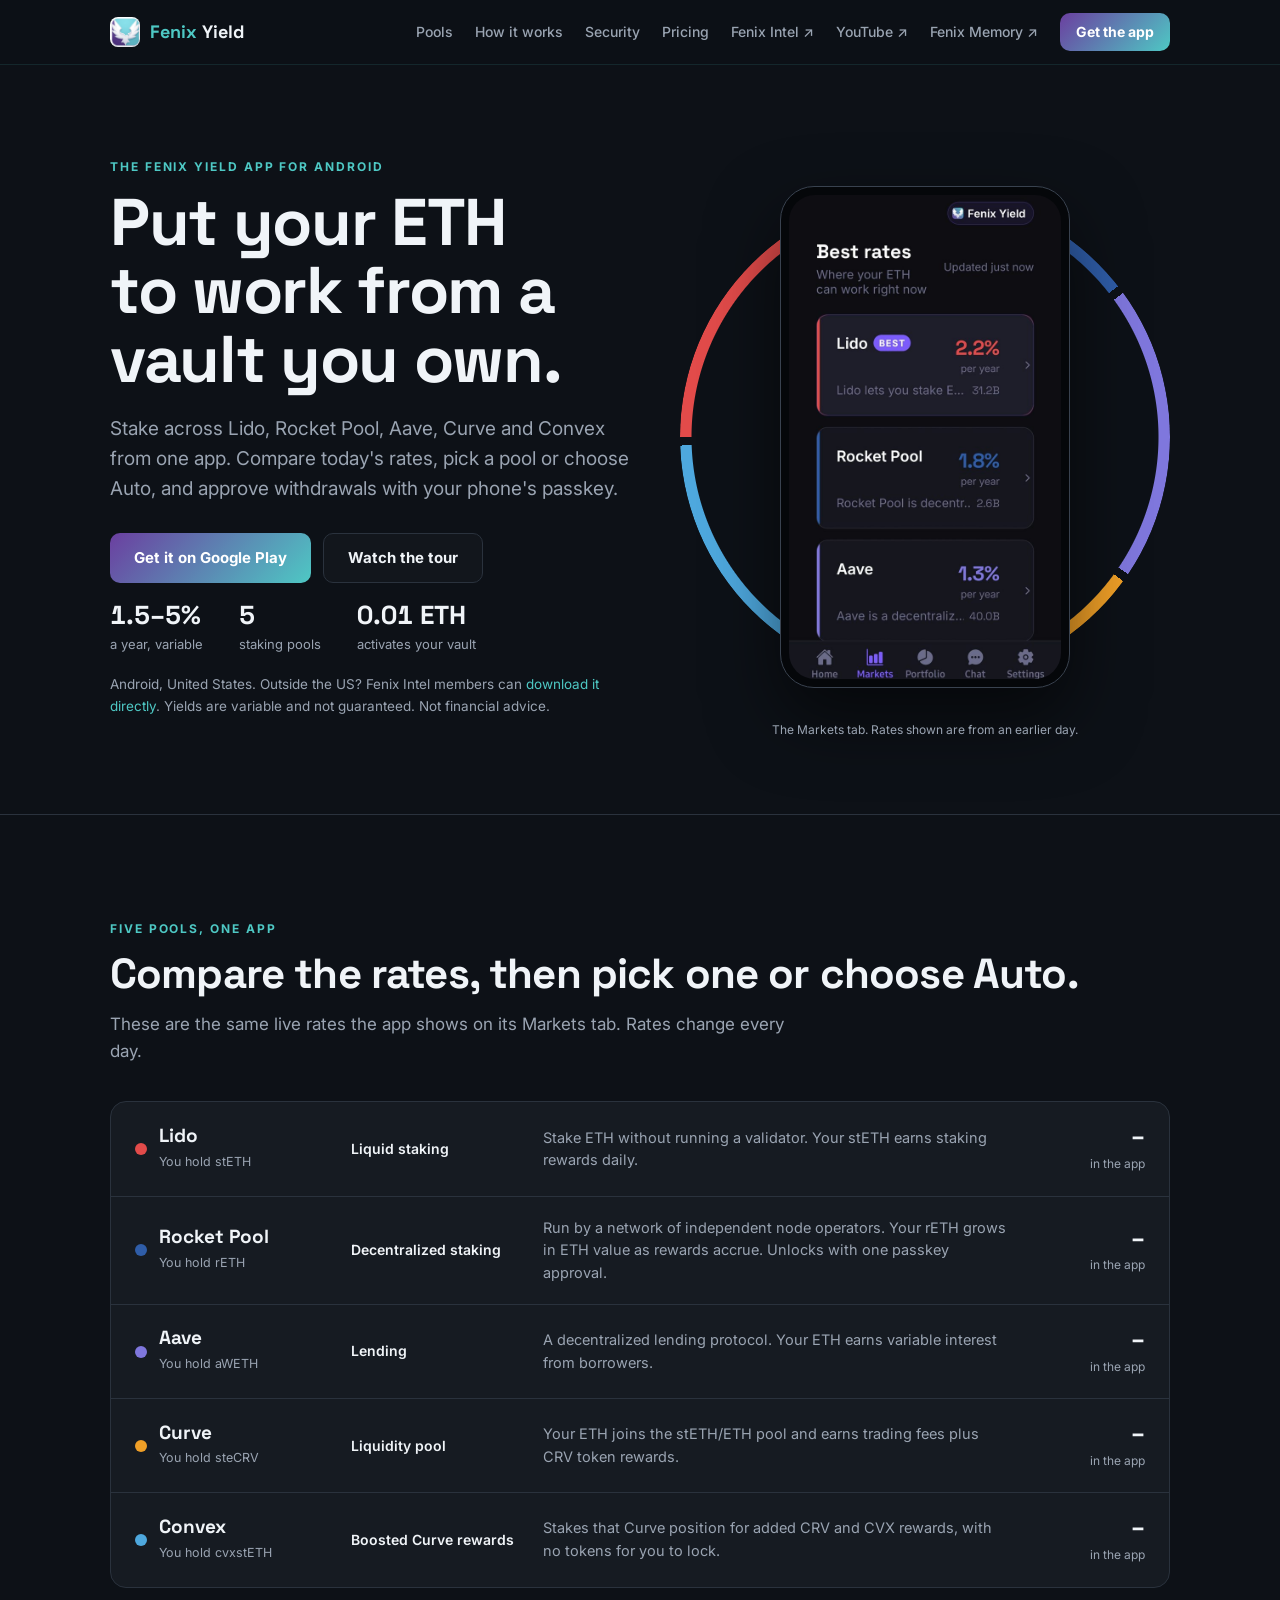
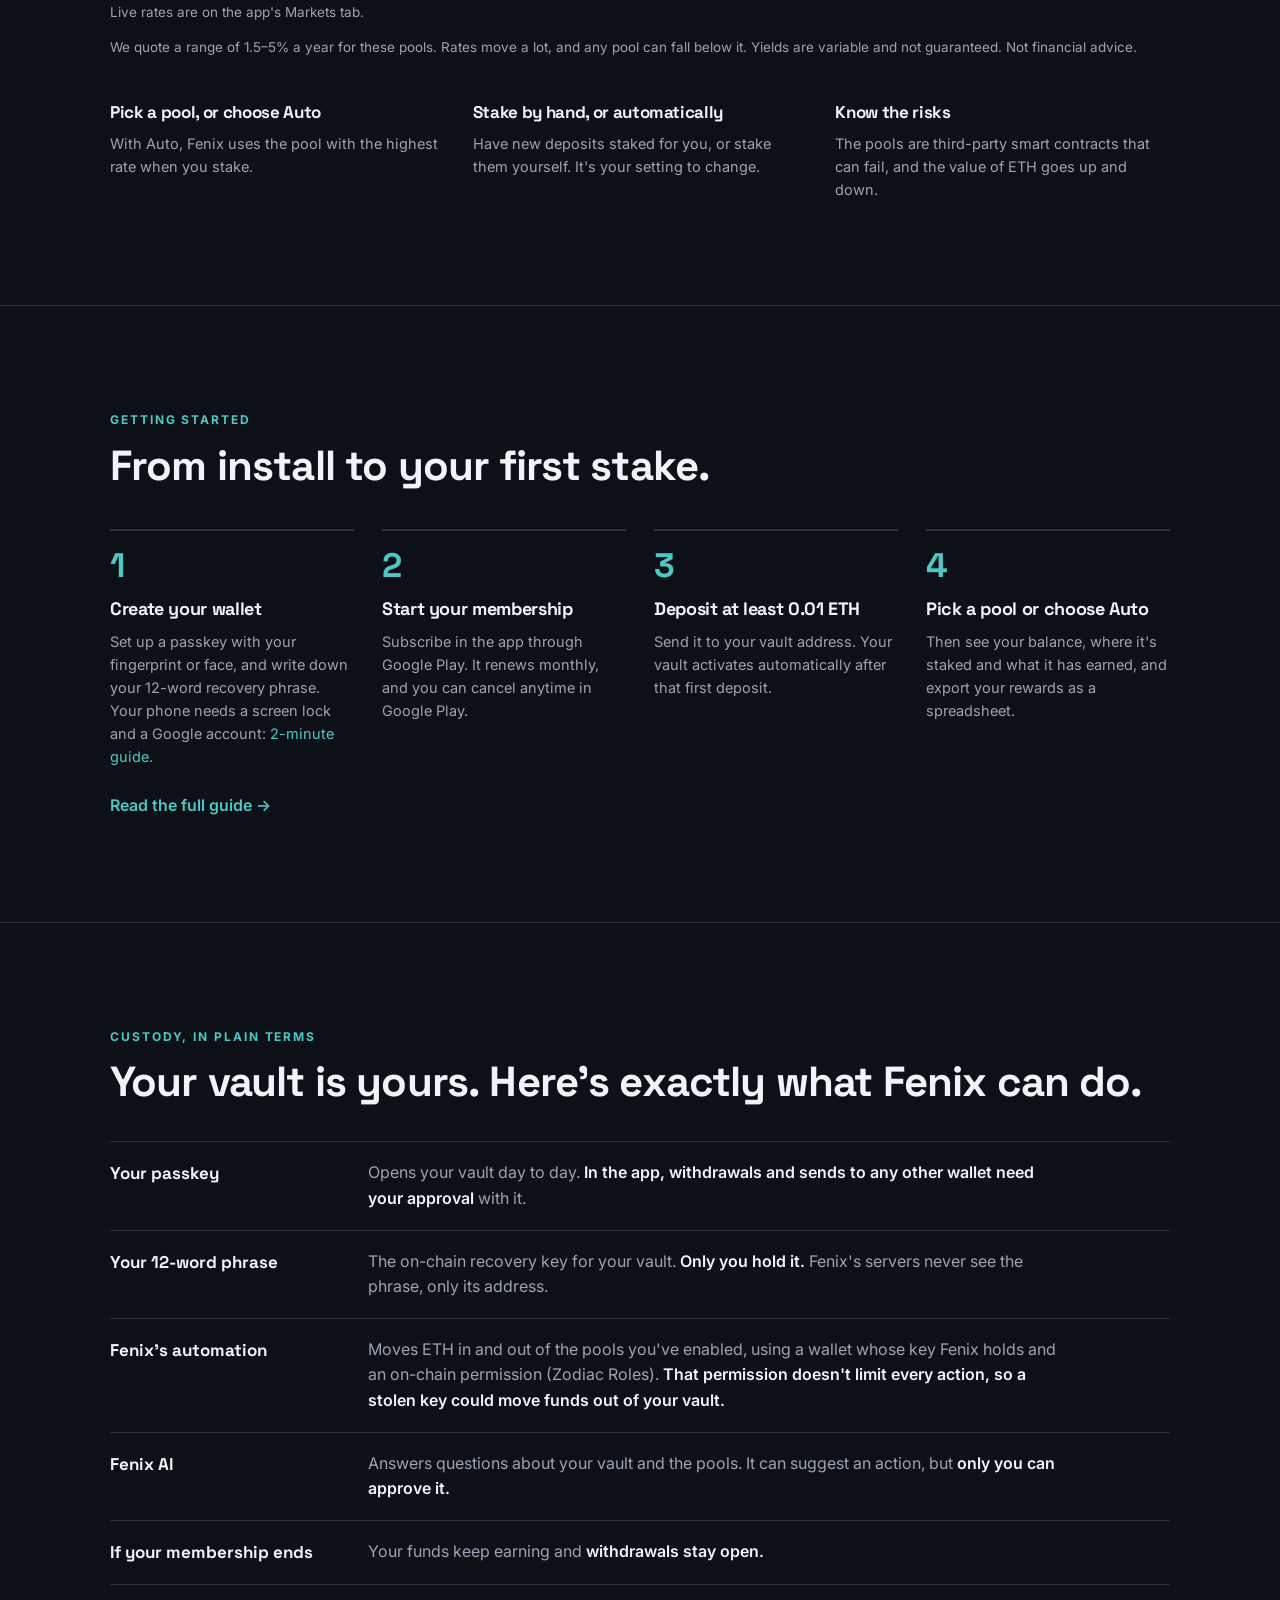
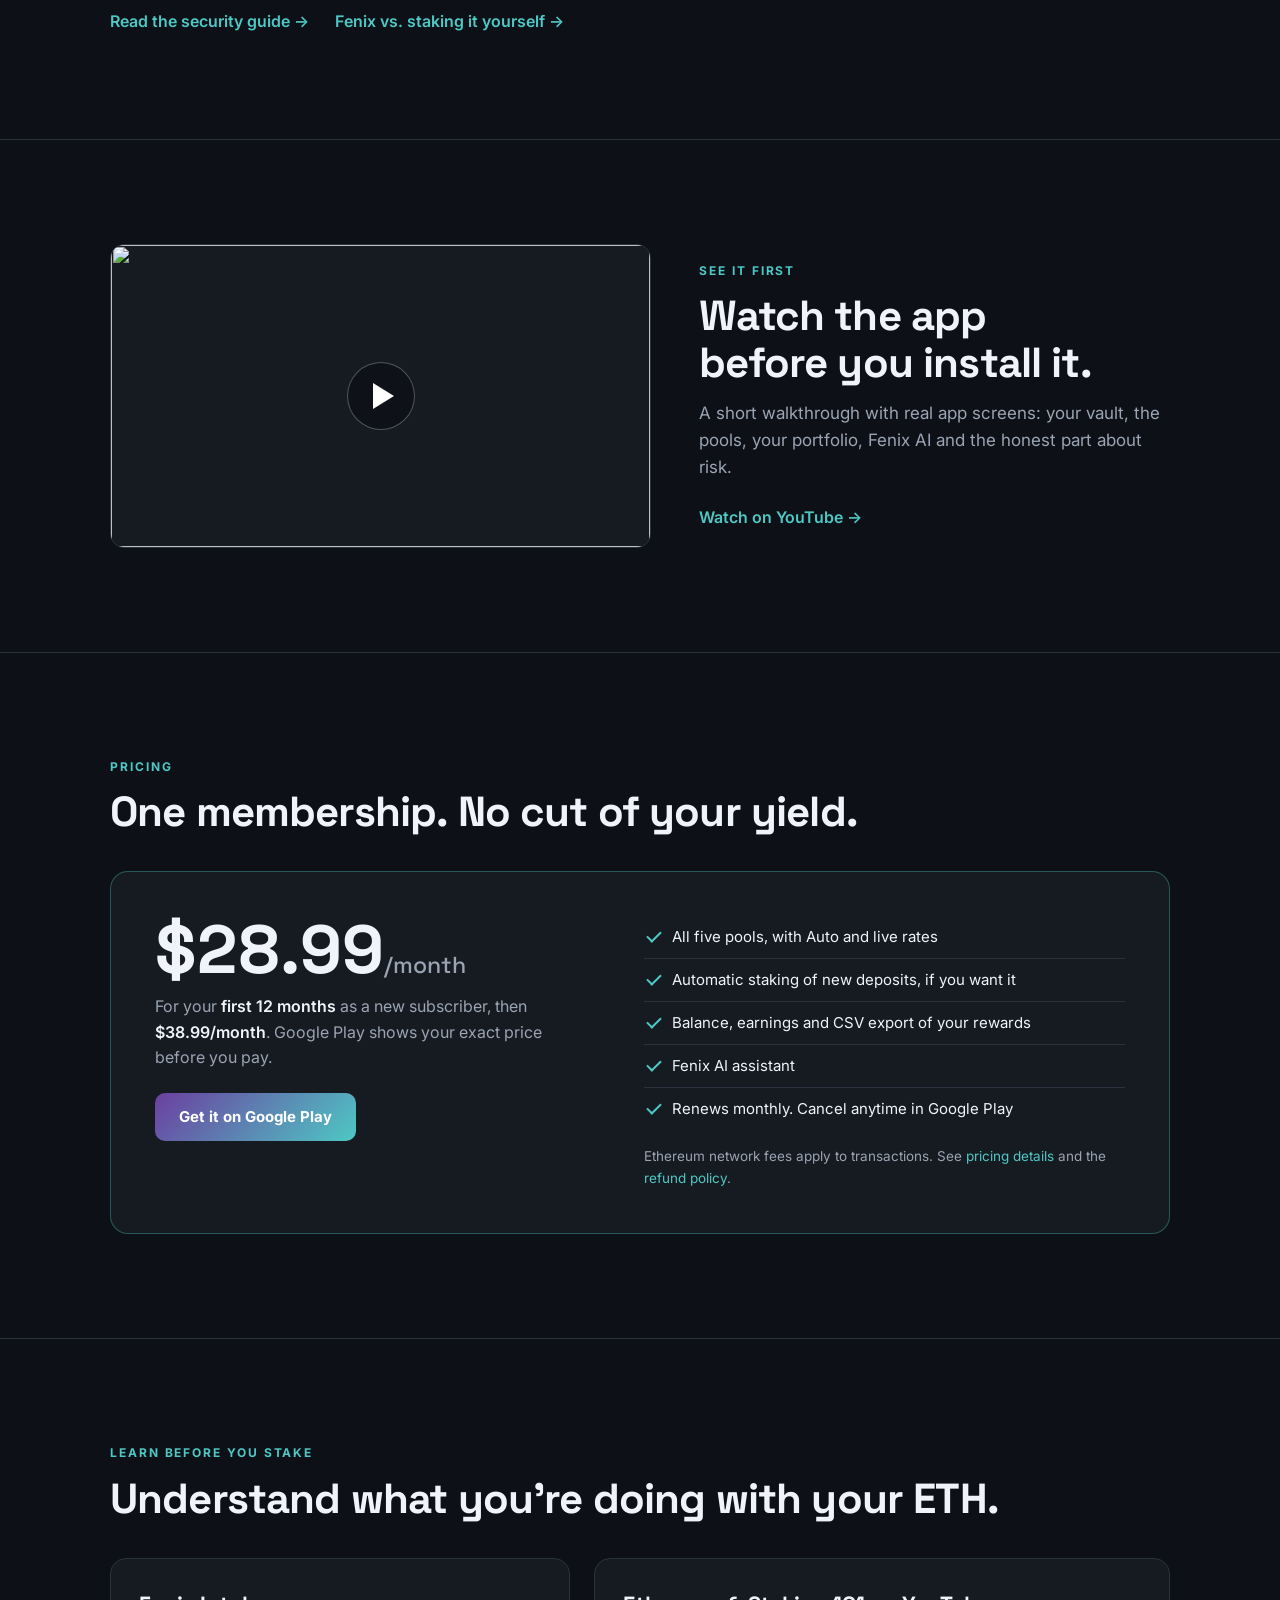
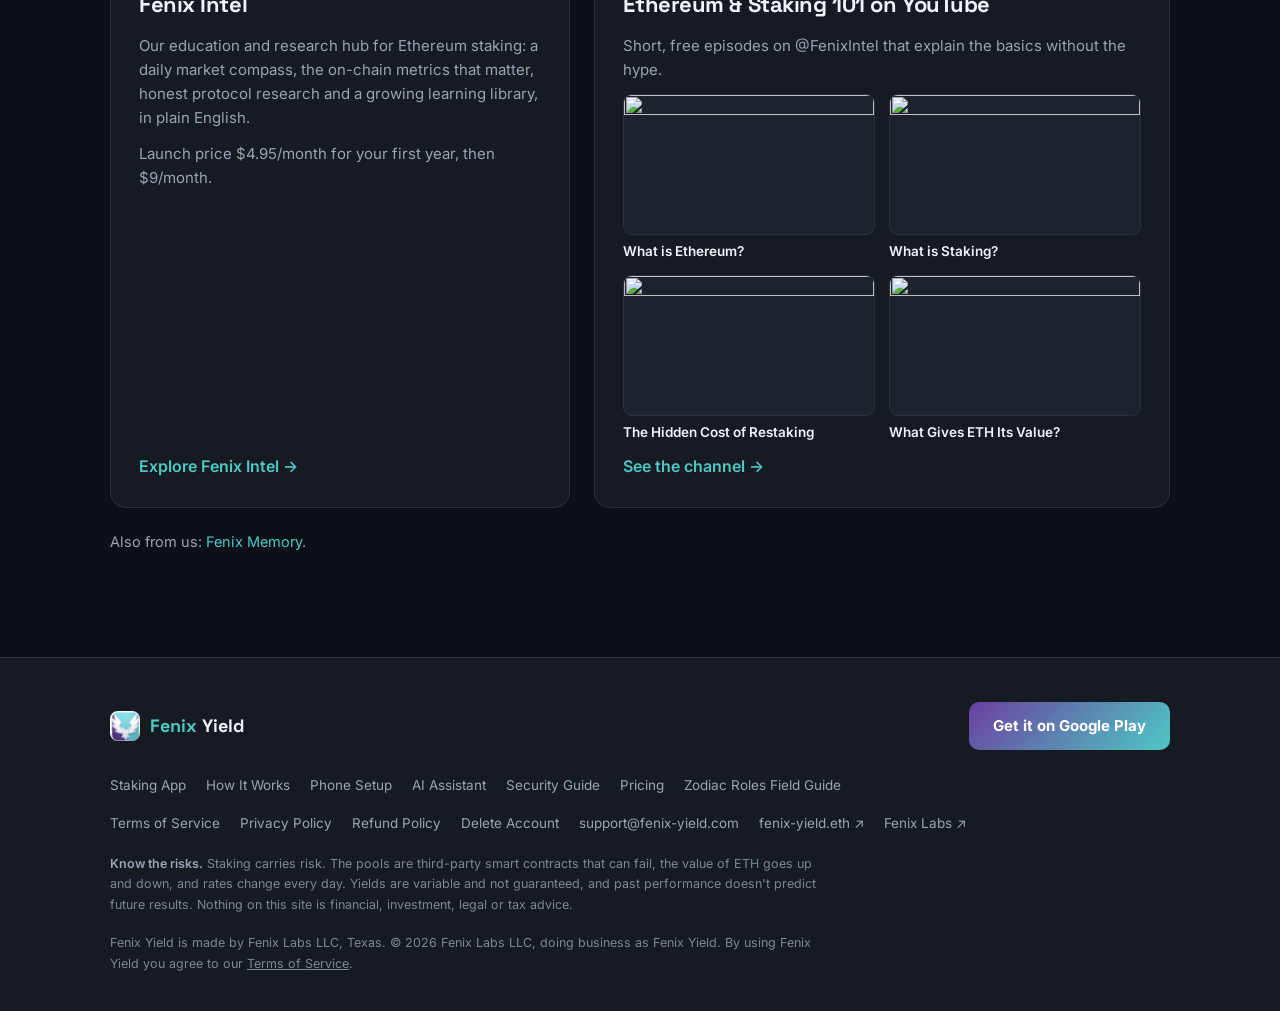
==== commit fd6f0230: "Correct the automation claim across the site. An on-chain simulation (2026-11-04) showed that allowT" ====
--- a/index.html
+++ b/index.html
@@ -3,17 +3,17 @@
 <head>
 <meta charset="UTF-8">
 <meta name="viewport" content="width=device-width, initial-scale=1">
-<title>Fenix Yield: Self-Custody ETH Staking App for Android</title>
+<title>Fenix Yield: ETH Staking App for Android</title>
 <meta name="description" content="Stake ETH across Lido, Rocket Pool, Aave, Curve and Convex from a vault you own, approved with your phone's passkey. On Google Play in the US. Yields are variable and not guaranteed.">
 <link rel="canonical" href="https://fenix-yield.com/">
 <meta property="og:type" content="website">
 <meta property="og:site_name" content="Fenix Yield">
-<meta property="og:title" content="Fenix Yield: Self-Custody ETH Staking App">
+<meta property="og:title" content="Fenix Yield: ETH Staking App for Android">
 <meta property="og:description" content="Five staking pools, one app, and a vault you own. On Google Play in the US.">
 <meta property="og:url" content="https://fenix-yield.com/">
 <meta property="og:image" content="https://fenix-yield.com/og-image.png">
 <meta name="twitter:card" content="summary_large_image">
-<meta name="twitter:title" content="Fenix Yield: Self-Custody ETH Staking App">
+<meta name="twitter:title" content="Fenix Yield: ETH Staking App for Android">
 <meta name="twitter:description" content="Five staking pools, one app, and a vault you own. On Google Play in the US.">
 <meta name="twitter:image" content="https://fenix-yield.com/og-image.png">
 <link rel="icon" href="fenix-logo.jpg" type="image/jpeg">
@@ -130,12 +130,12 @@
 
 <section class="band" id="custody">
   <div class="wrap">
-    <p class="eyebrow">Self-custody, in plain terms</p>
+    <p class="eyebrow">Custody, in plain terms</p>
     <h2>Your vault is yours. Here's exactly what Fenix can do.</h2>
     <dl class="ledger">
-      <div class="ledger-row"><dt>Your passkey</dt><dd>Opens your vault day to day. <strong>Withdrawals and sends to any other wallet need your approval</strong> with it.</dd></div>
+      <div class="ledger-row"><dt>Your passkey</dt><dd>Opens your vault day to day. <strong>In the app, withdrawals and sends to any other wallet need your approval</strong> with it.</dd></div>
       <div class="ledger-row"><dt>Your 12-word phrase</dt><dd>The on-chain recovery key for your vault. <strong>Only you hold it.</strong> Fenix's servers never see the phrase, only its address.</dd></div>
-      <div class="ledger-row"><dt>Fenix's automation</dt><dd>Can move ETH in and out of the pools you've enabled, limited by on-chain permissions (Zodiac Roles). <strong>It can't send your ETH anywhere else.</strong></dd></div>
+      <div class="ledger-row"><dt>Fenix's automation</dt><dd>Moves ETH in and out of the pools you've enabled, using a wallet whose key Fenix holds and an on-chain permission (Zodiac Roles). <strong>That permission doesn't limit every action, so a stolen key could move funds out of your vault.</strong></dd></div>
       <div class="ledger-row"><dt>Fenix AI</dt><dd>Answers questions about your vault and the pools. It can suggest an action, but <strong>only you can approve it.</strong></dd></div>
       <div class="ledger-row"><dt>If your membership ends</dt><dd>Your funds keep earning and <strong>withdrawals stay open.</strong></dd></div>
     </dl>
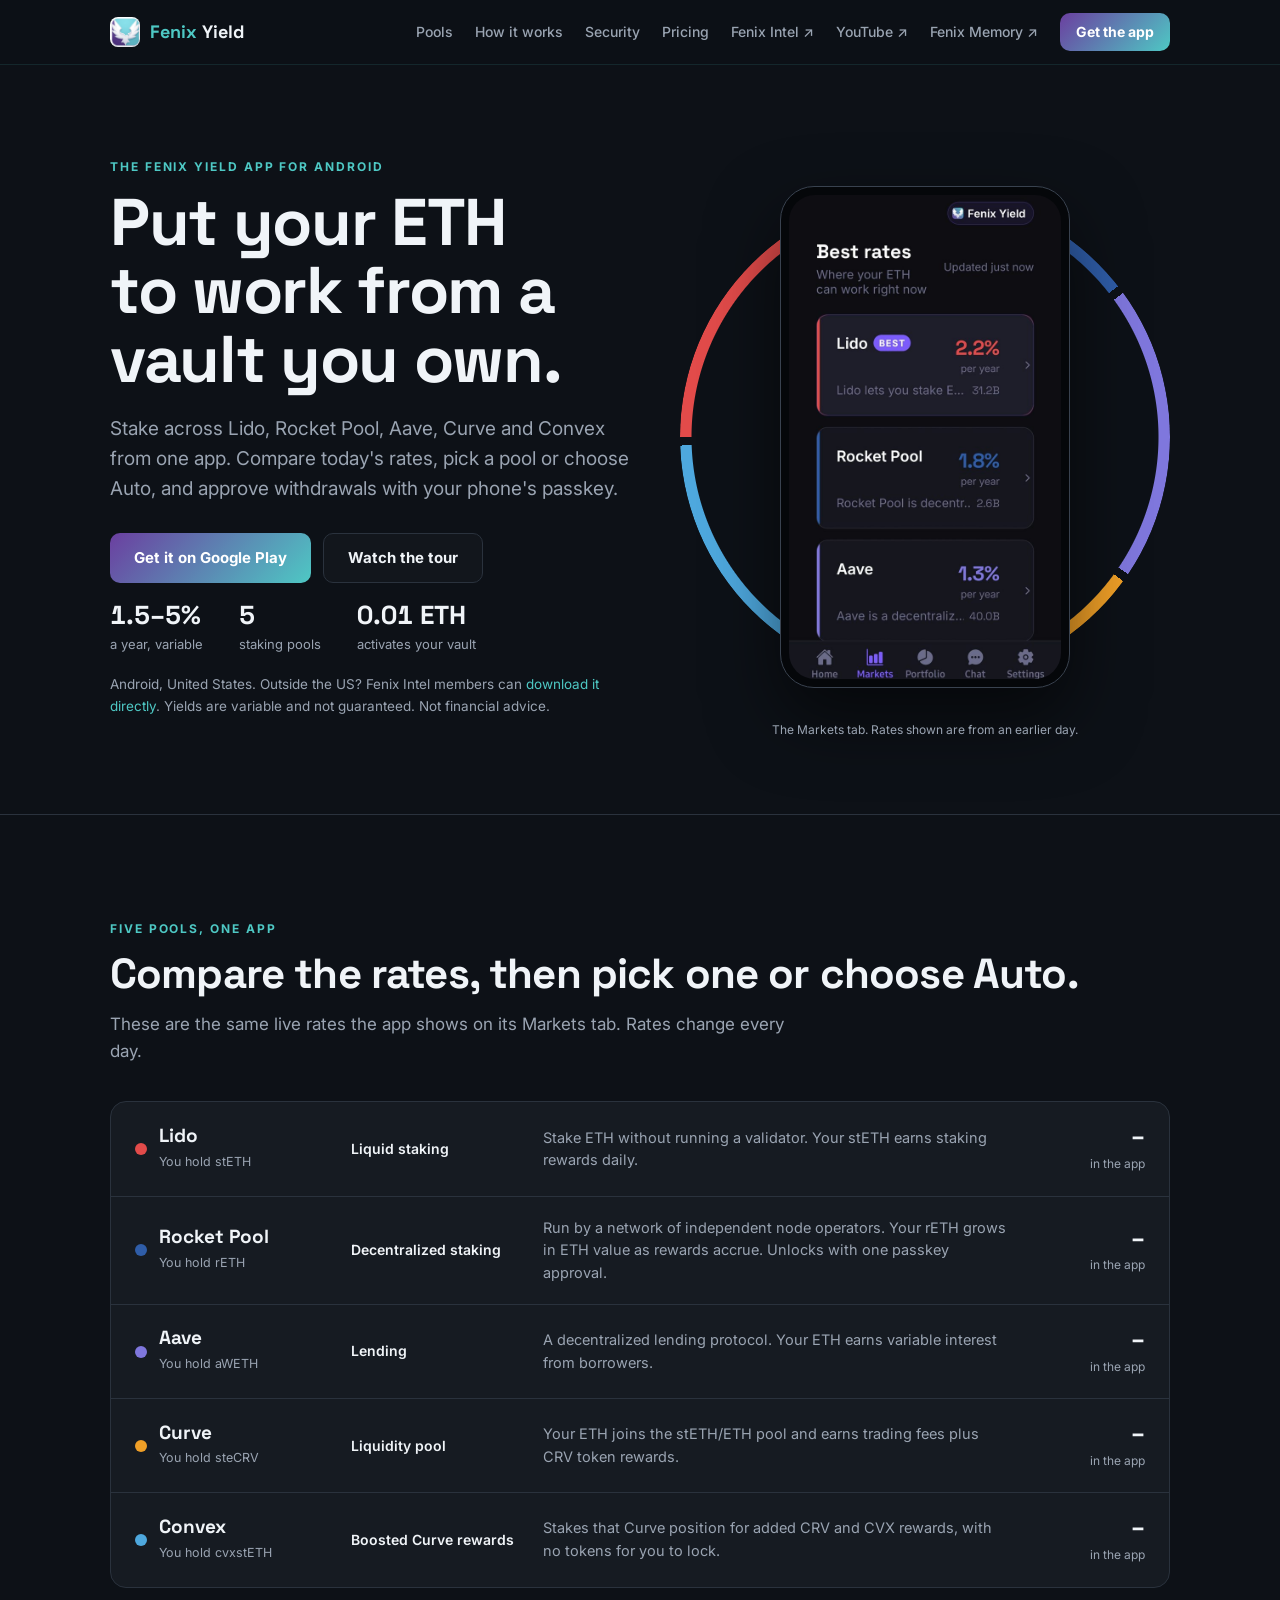
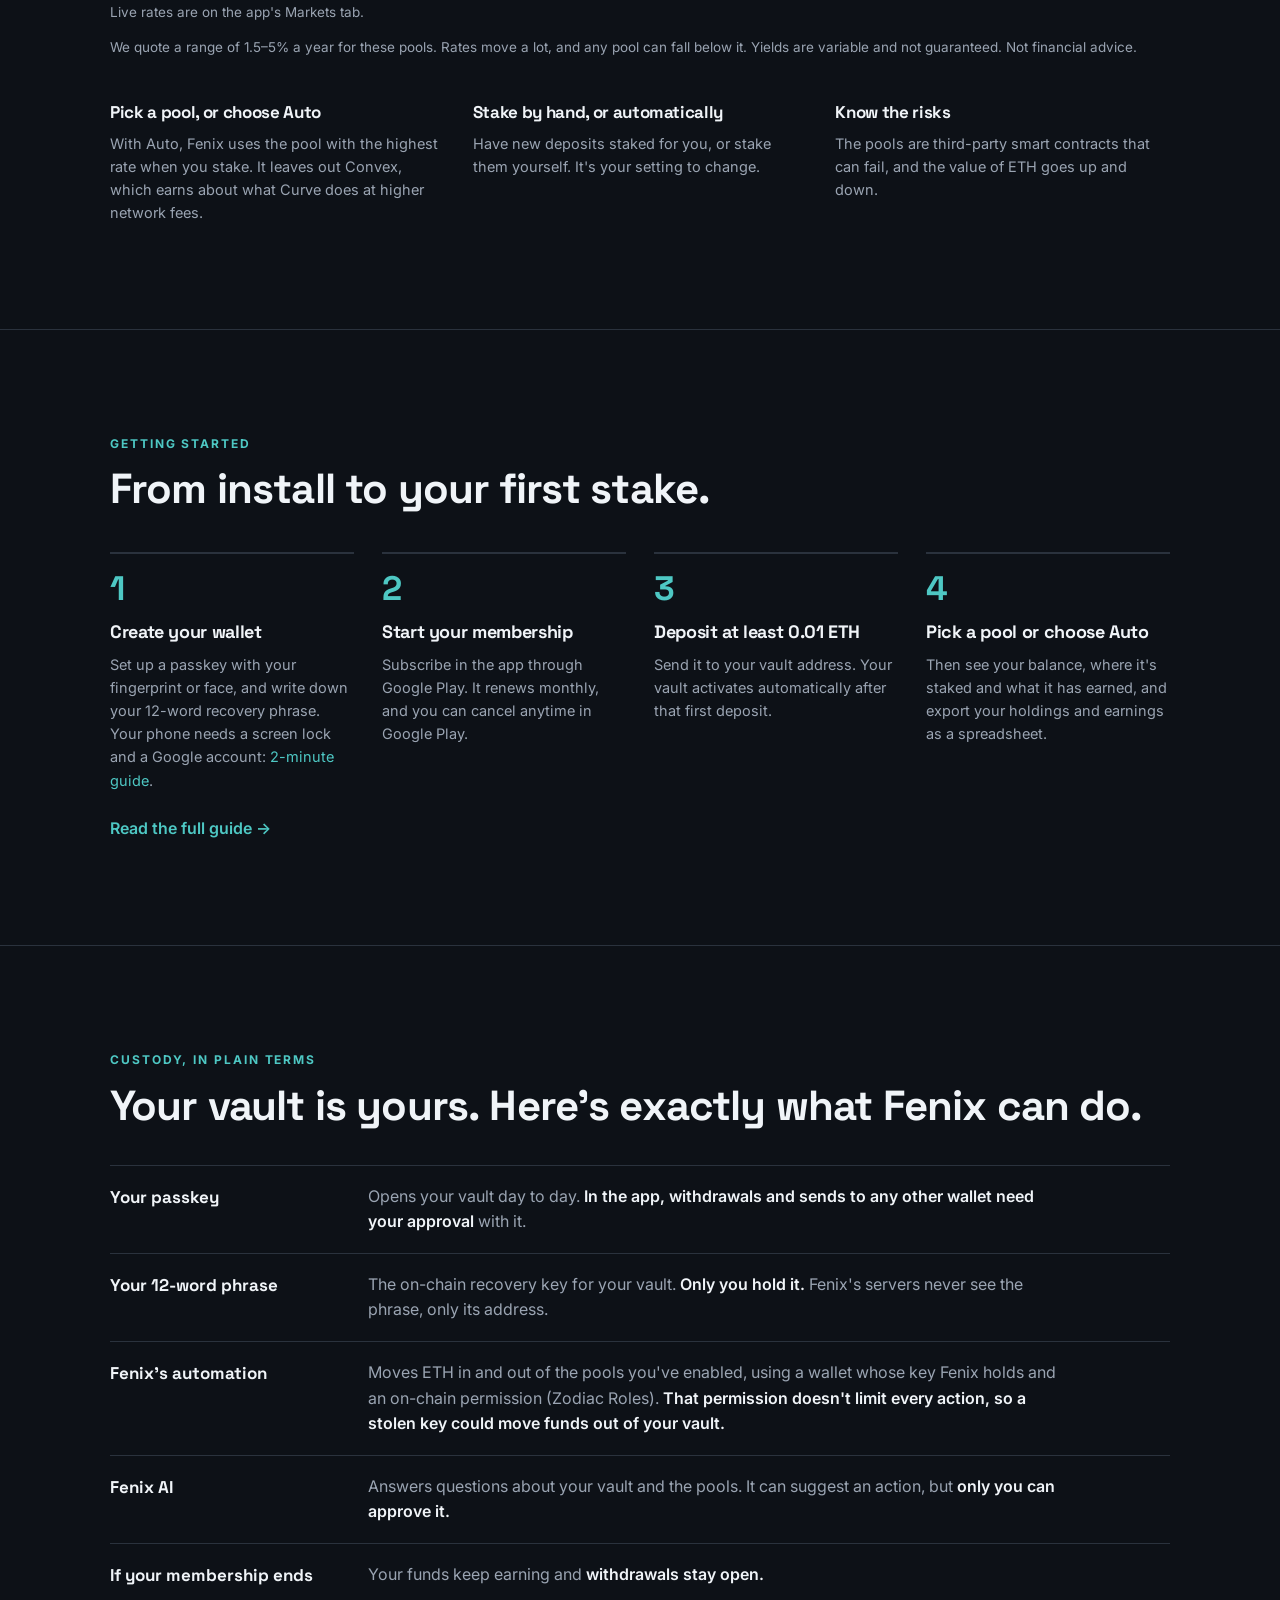
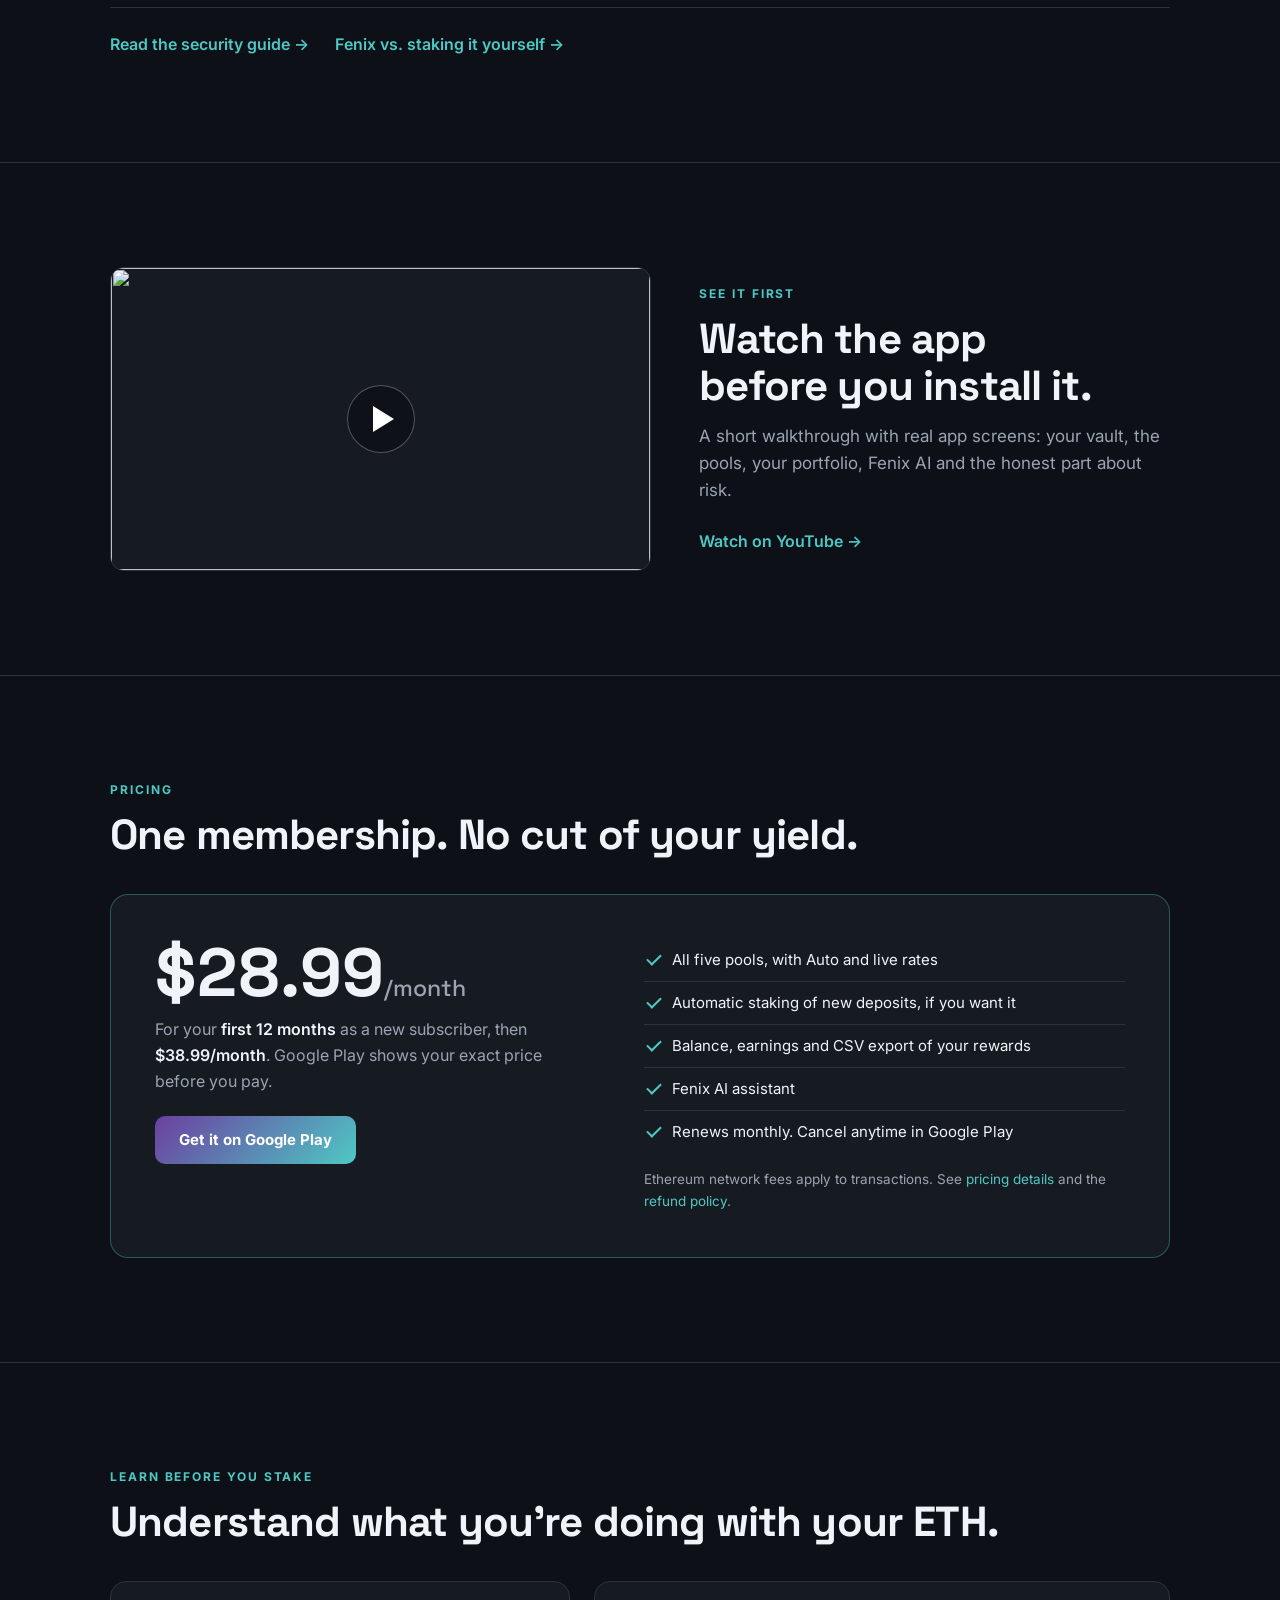
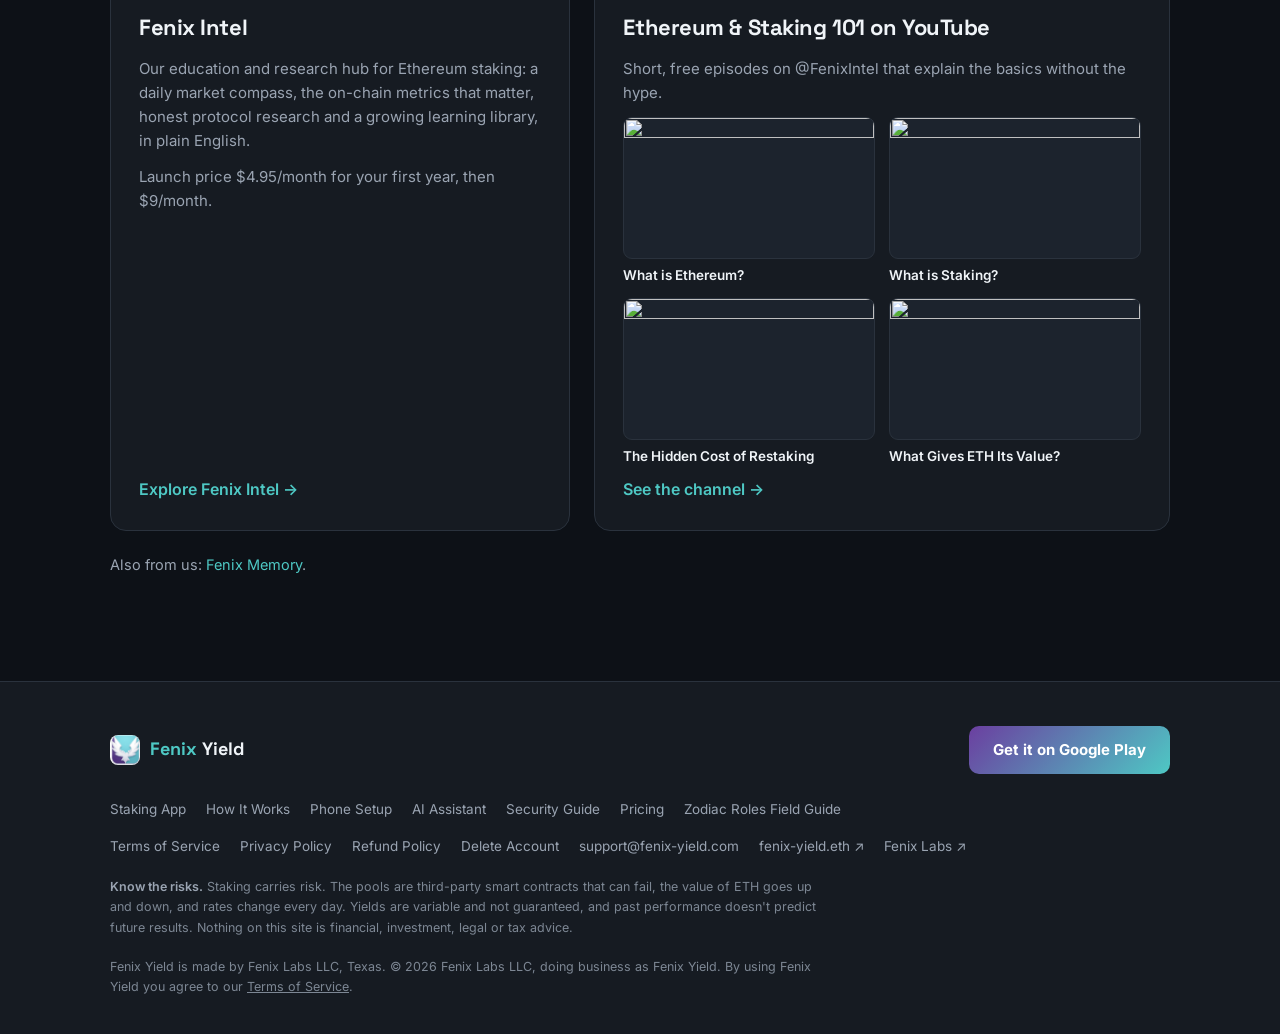
==== commit 2281115a: "Say what the app really does with rewards and Auto. NOT PUSHED: a push here is a deploy. Nothing col" ====
--- a/index.html
+++ b/index.html
@@ -106,7 +106,7 @@
     <p class="feed-note" id="feed-note">Live rates are on the app's Markets tab.</p>
     <p class="feed-note">We quote a range of 1.5&ndash;5% a year for these pools. Rates move a lot, and any pool can fall below it. Yields are variable and not guaranteed. Not financial advice.</p>
     <div class="pool-facts">
-      <div><h3>Pick a pool, or choose Auto</h3><p>With Auto, Fenix uses the pool with the highest rate when you stake.</p></div>
+      <div><h3>Pick a pool, or choose Auto</h3><p>With Auto, Fenix uses the pool with the highest rate when you stake. It leaves out Convex, which earns about what Curve does at higher network fees.</p></div>
       <div><h3>Stake by hand, or automatically</h3><p>Have new deposits staked for you, or stake them yourself. It's your setting to change.</p></div>
       <div><h3>Know the risks</h3><p>The pools are third-party smart contracts that can fail, and the value of ETH goes up and down.</p></div>
     </div>
@@ -122,7 +122,7 @@
       <li><h3>Create your wallet</h3><p>Set up a passkey with your fingerprint or face, and write down your 12-word recovery phrase. Your phone needs a screen lock and a Google account: <a href="phone-setup.html">2-minute guide</a>.</p></li>
       <li><h3>Start your membership</h3><p>Subscribe in the app through Google Play. It renews monthly, and you can cancel anytime in Google Play.</p></li>
       <li><h3>Deposit at least 0.01 ETH</h3><p>Send it to your vault address. Your vault activates automatically after that first deposit.</p></li>
-      <li><h3>Pick a pool or choose Auto</h3><p>Then see your balance, where it's staked and what it has earned, and export your rewards as a spreadsheet.</p></li>
+      <li><h3>Pick a pool or choose Auto</h3><p>Then see your balance, where it's staked and what it has earned, and export your holdings and earnings as a spreadsheet.</p></li>
     </ol>
     <div class="row-links"><a class="text-link" href="setup.html">Read the full guide →</a></div>
   </div>
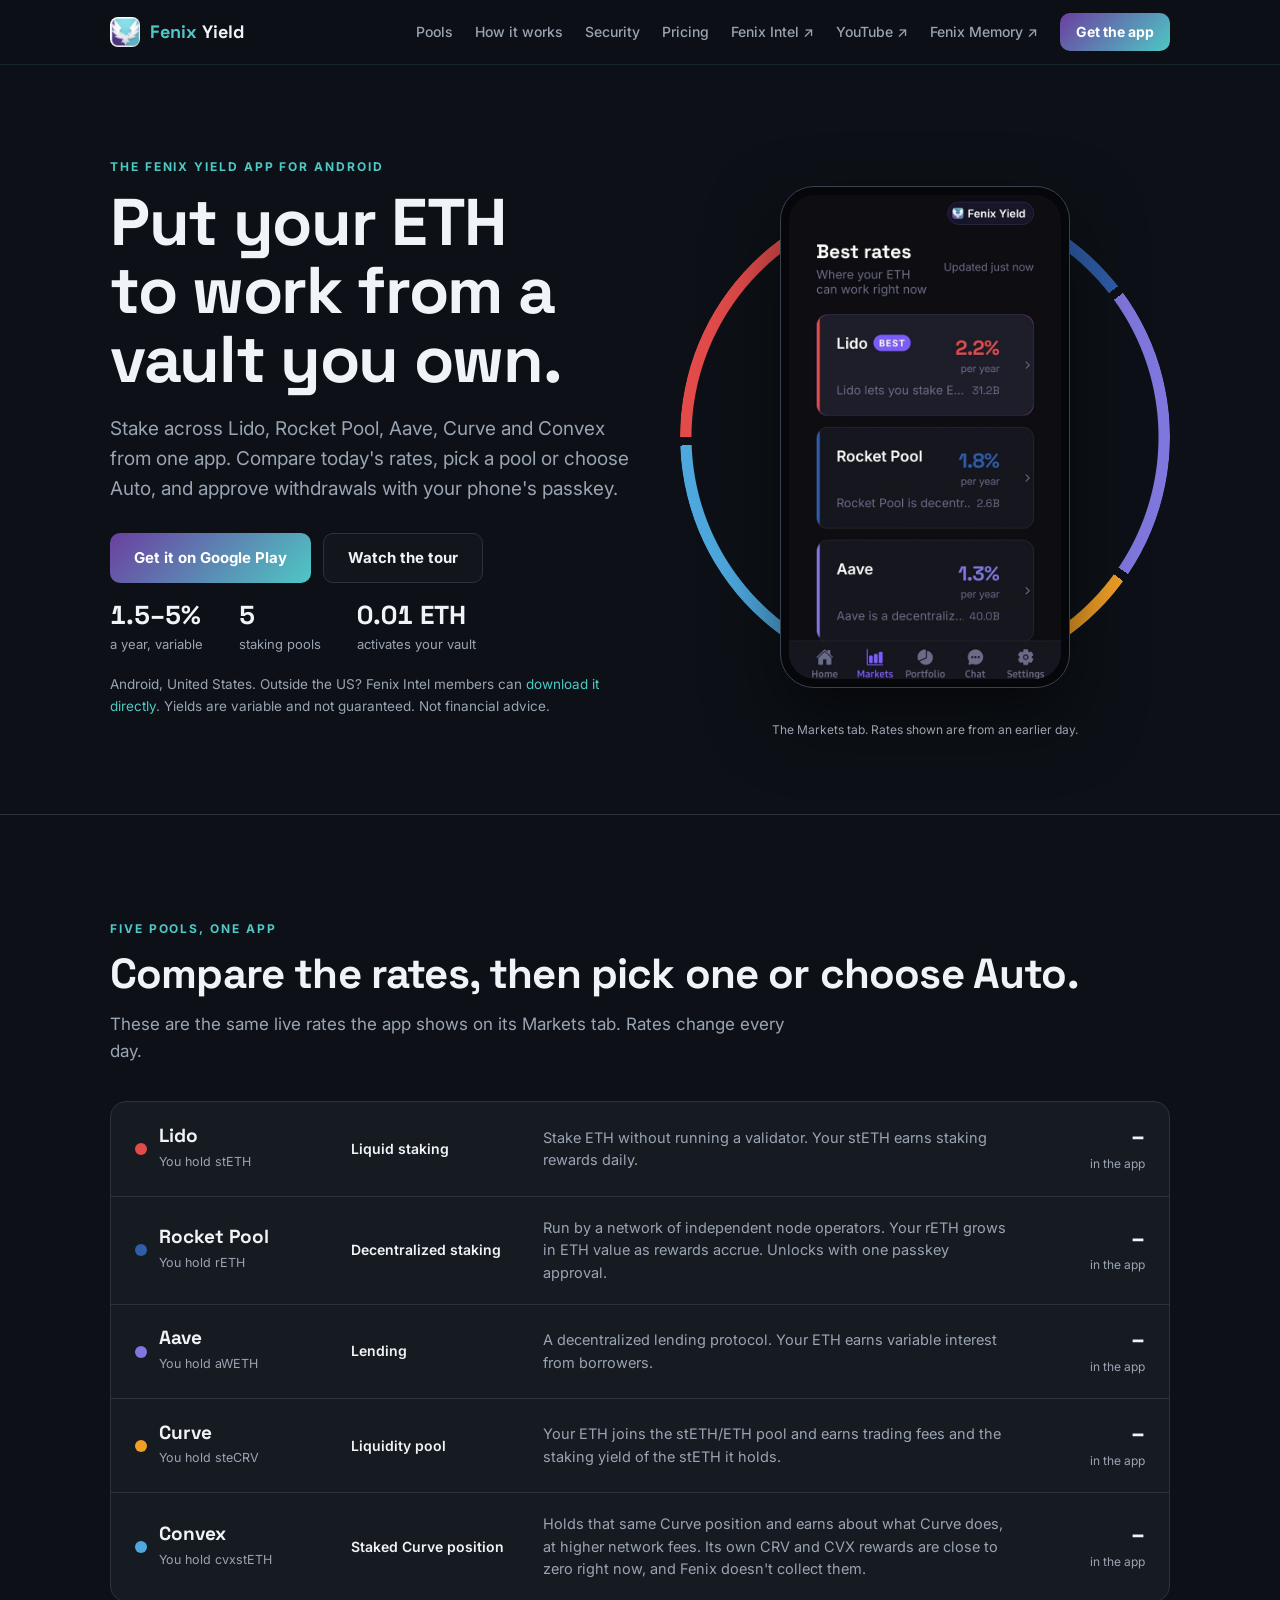
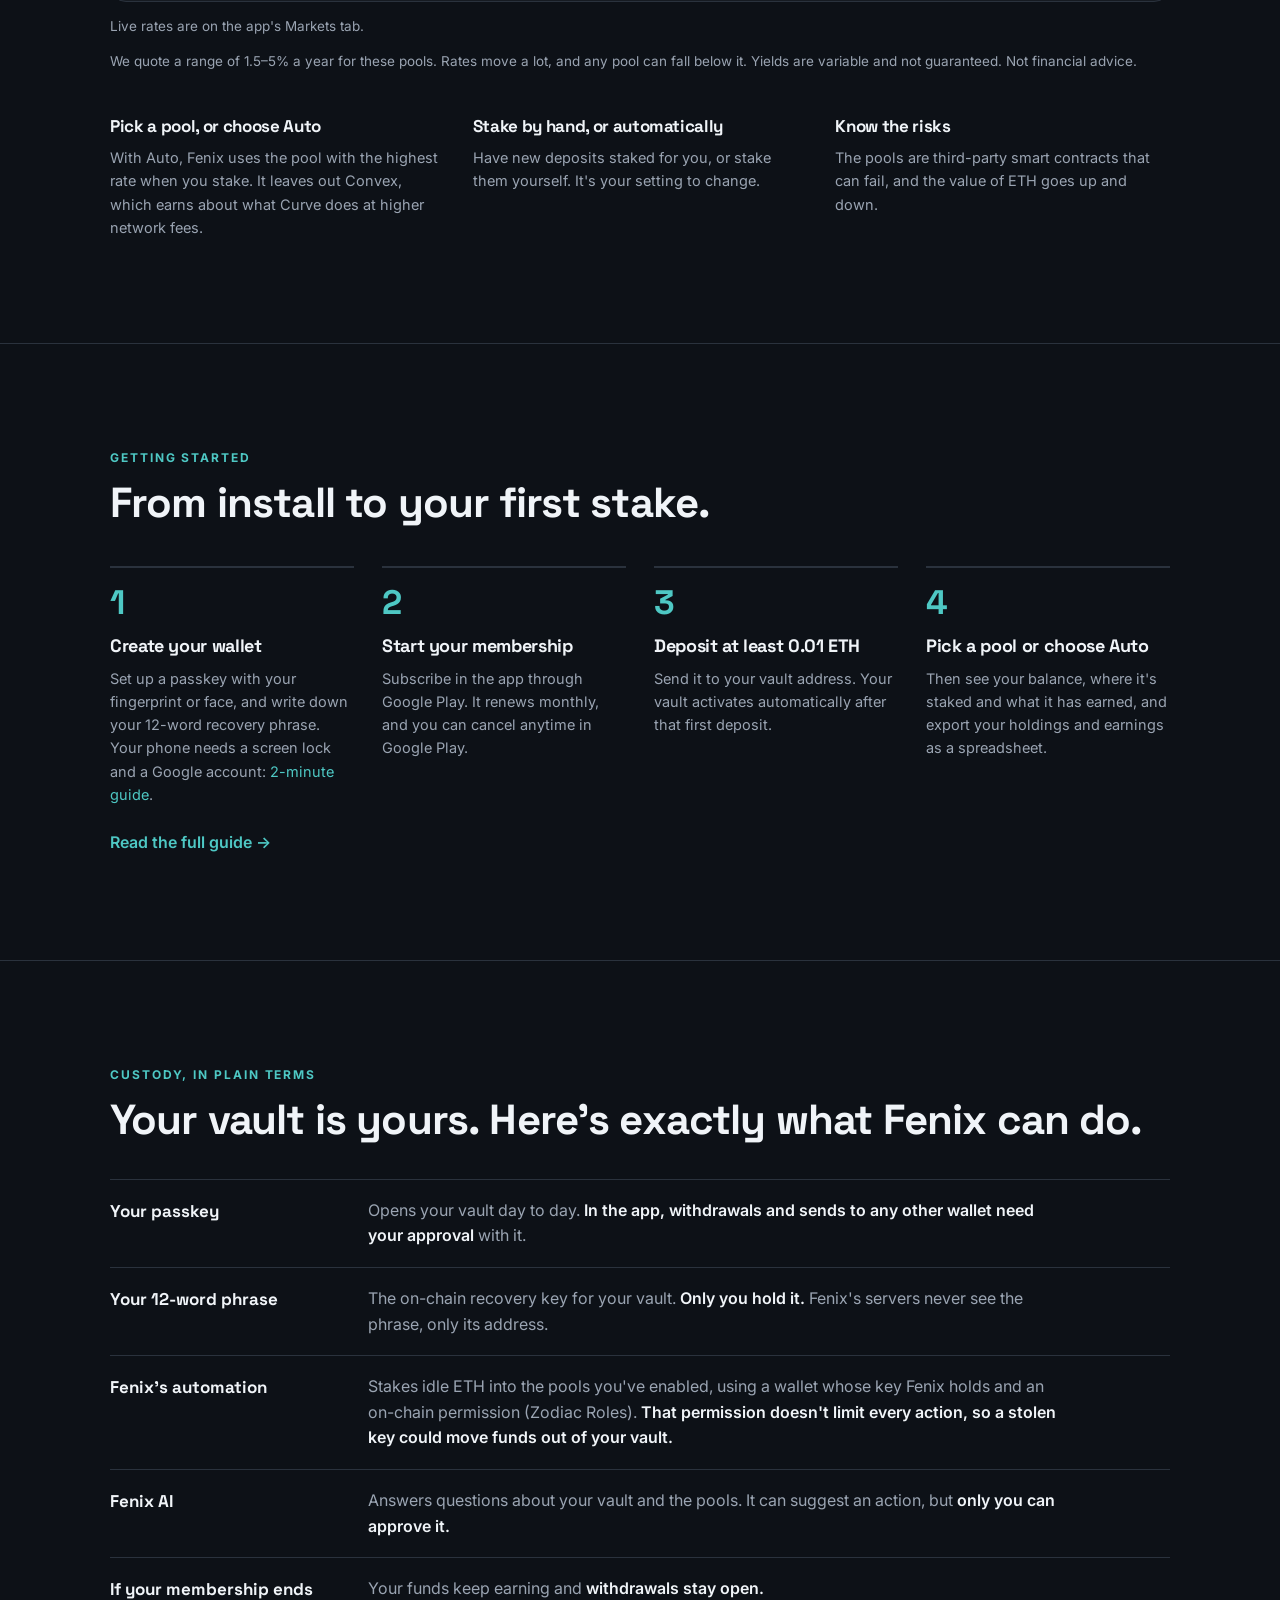
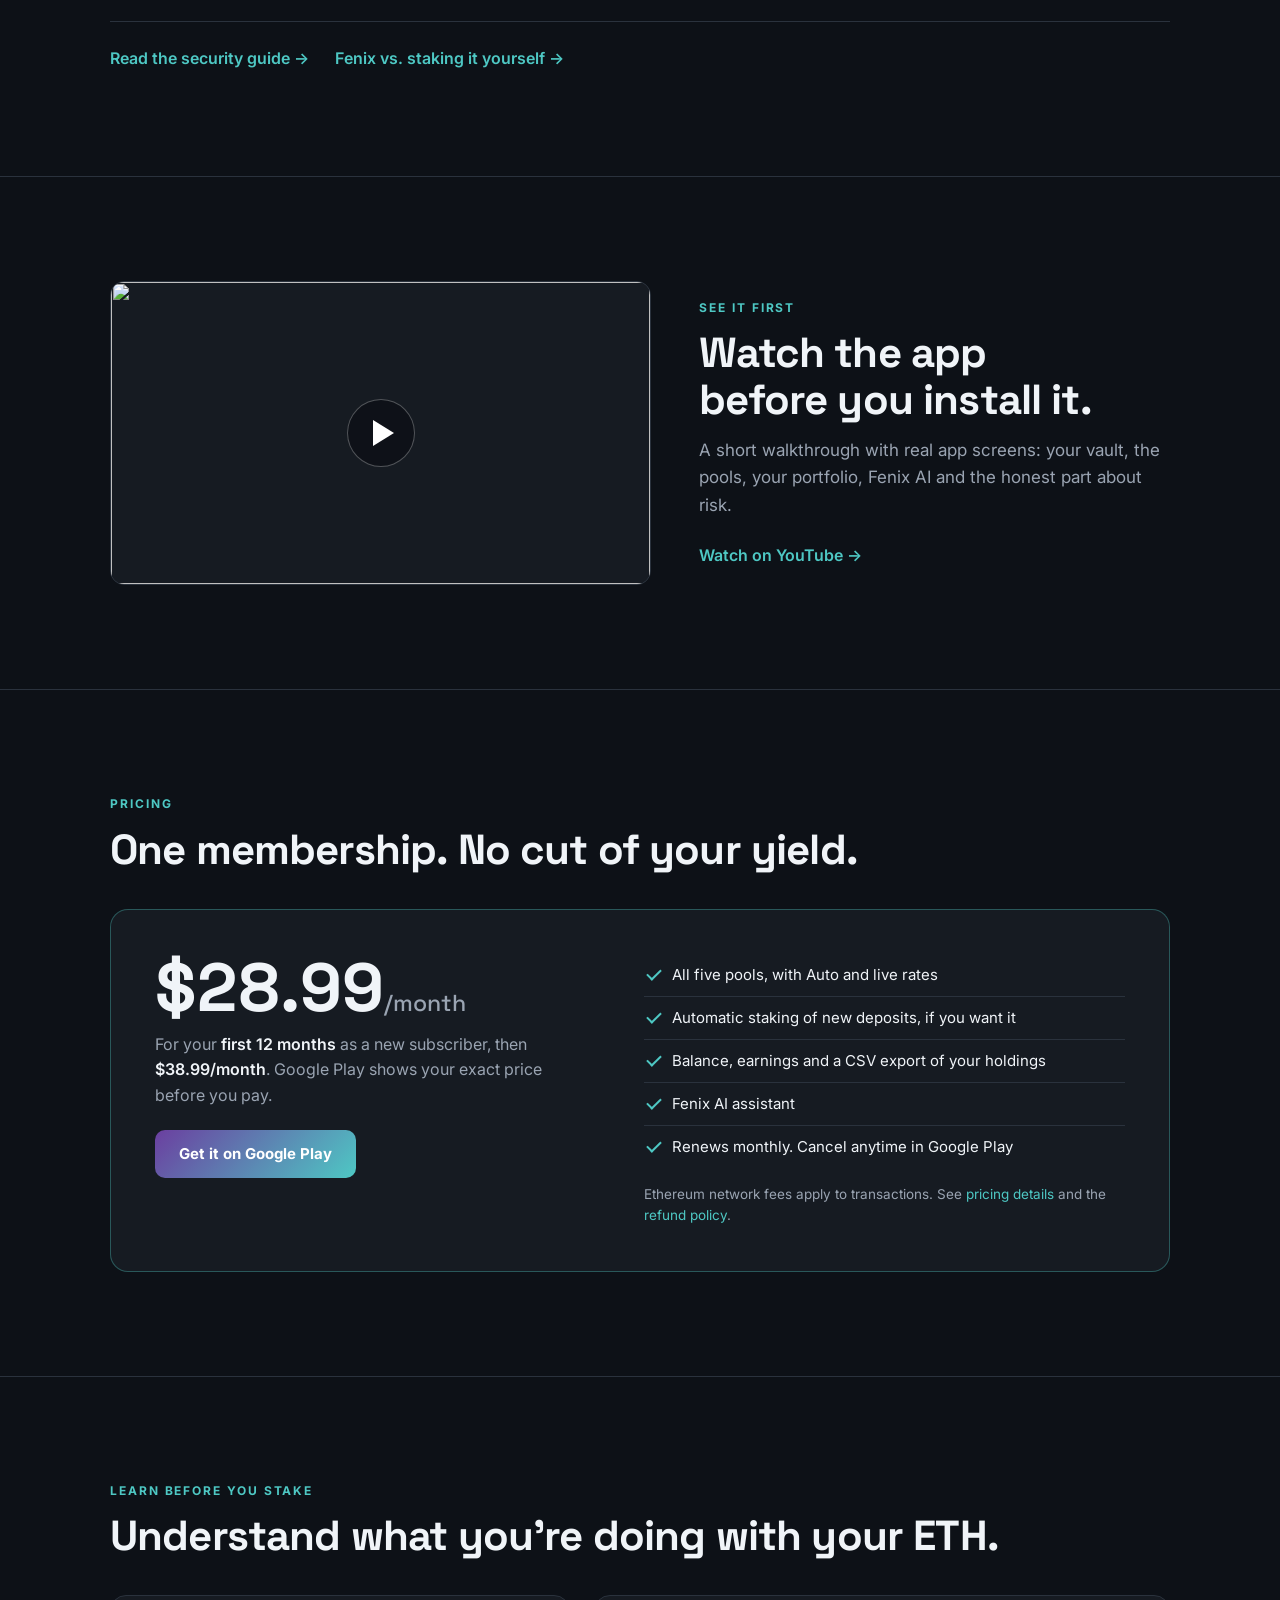
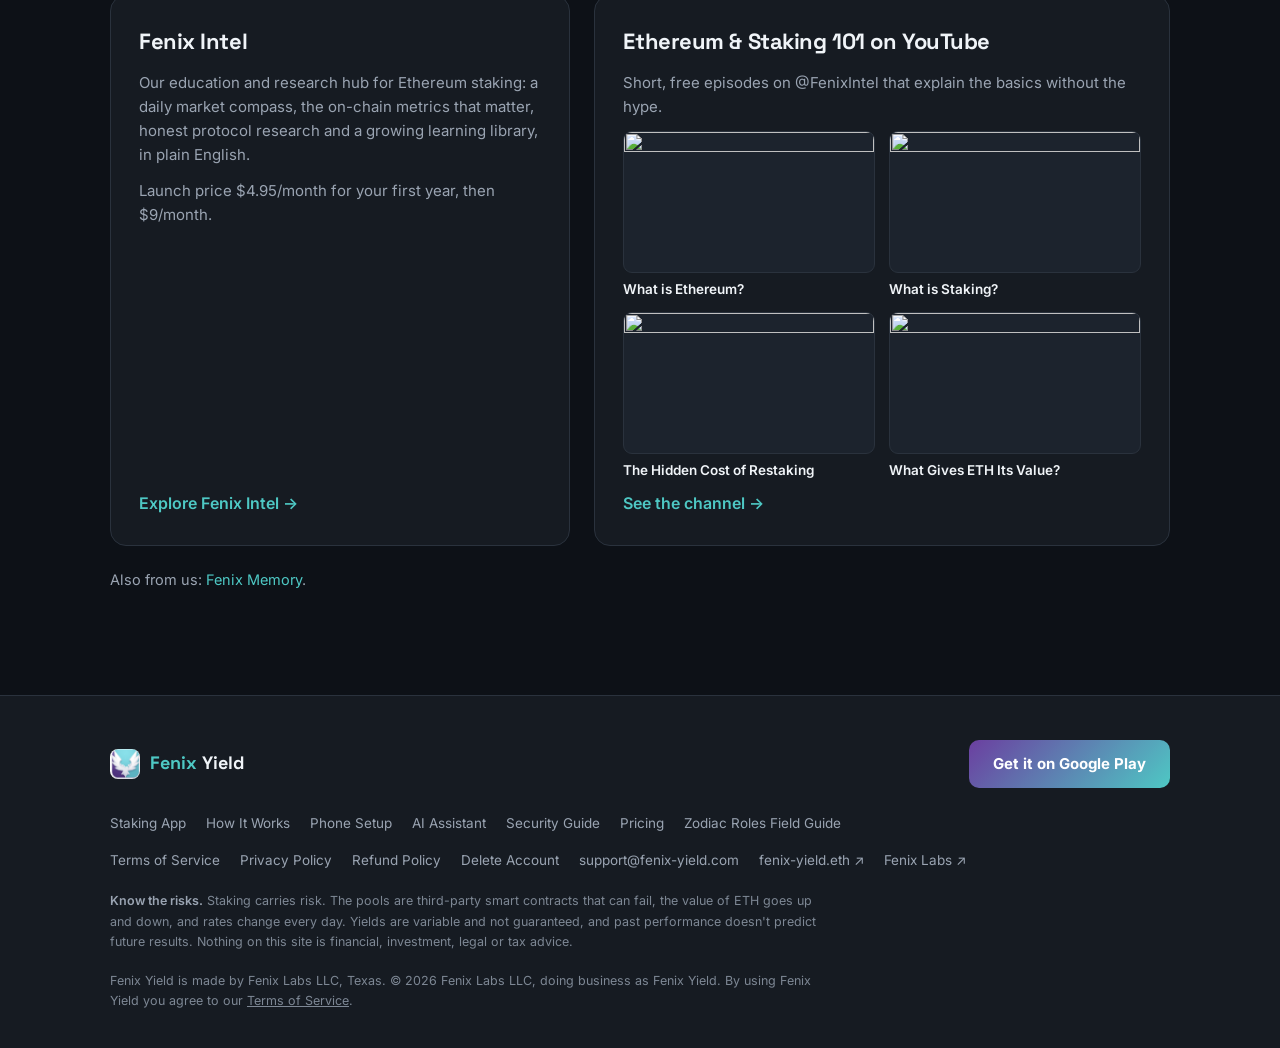
==== commit 0b347dad: "Attempt 2: the pool text and the rest of what the reviewers found. NOT PUSHED: a push here is a depl" ====
--- a/index.html
+++ b/index.html
@@ -93,13 +93,13 @@
       <li class="pool" data-pool="curve">
         <div class="pool-name"><span class="dot" style="background:var(--curve)"></span><div><b>Curve</b><small>You hold steCRV</small></div></div>
         <div class="pool-type">Liquidity pool</div>
-        <p class="pool-what">Your ETH joins the stETH/ETH pool and earns trading fees plus CRV token rewards.</p>
+        <p class="pool-what">Your ETH joins the stETH/ETH pool and earns trading fees and the staking yield of the stETH it holds.</p>
         <div class="pool-rate"><b class="r">&ndash;</b><small class="u">in the app</small><span class="tag">Highest today</span></div>
       </li>
       <li class="pool" data-pool="convex">
         <div class="pool-name"><span class="dot" style="background:var(--convex)"></span><div><b>Convex</b><small>You hold cvxstETH</small></div></div>
-        <div class="pool-type">Boosted Curve rewards</div>
-        <p class="pool-what">Stakes that Curve position for added CRV and CVX rewards, with no tokens for you to lock.</p>
+        <div class="pool-type">Staked Curve position</div>
+        <p class="pool-what">Holds that same Curve position and earns about what Curve does, at higher network fees. Its own CRV and CVX rewards are close to zero right now, and Fenix doesn't collect them.</p>
         <div class="pool-rate"><b class="r">&ndash;</b><small class="u">in the app</small><span class="tag">Highest today</span></div>
       </li>
     </ol>
@@ -135,7 +135,7 @@
     <dl class="ledger">
       <div class="ledger-row"><dt>Your passkey</dt><dd>Opens your vault day to day. <strong>In the app, withdrawals and sends to any other wallet need your approval</strong> with it.</dd></div>
       <div class="ledger-row"><dt>Your 12-word phrase</dt><dd>The on-chain recovery key for your vault. <strong>Only you hold it.</strong> Fenix's servers never see the phrase, only its address.</dd></div>
-      <div class="ledger-row"><dt>Fenix's automation</dt><dd>Moves ETH in and out of the pools you've enabled, using a wallet whose key Fenix holds and an on-chain permission (Zodiac Roles). <strong>That permission doesn't limit every action, so a stolen key could move funds out of your vault.</strong></dd></div>
+      <div class="ledger-row"><dt>Fenix's automation</dt><dd>Stakes idle ETH into the pools you've enabled, using a wallet whose key Fenix holds and an on-chain permission (Zodiac Roles). <strong>That permission doesn't limit every action, so a stolen key could move funds out of your vault.</strong></dd></div>
       <div class="ledger-row"><dt>Fenix AI</dt><dd>Answers questions about your vault and the pools. It can suggest an action, but <strong>only you can approve it.</strong></dd></div>
       <div class="ledger-row"><dt>If your membership ends</dt><dd>Your funds keep earning and <strong>withdrawals stay open.</strong></dd></div>
     </dl>
@@ -175,7 +175,7 @@
         <ul class="checks">
           <li>All five pools, with Auto and live rates</li>
           <li>Automatic staking of new deposits, if you want it</li>
-          <li>Balance, earnings and CSV export of your rewards</li>
+          <li>Balance, earnings and a CSV export of your holdings</li>
           <li>Fenix AI assistant</li>
           <li>Renews monthly. Cancel anytime in Google Play</li>
         </ul>
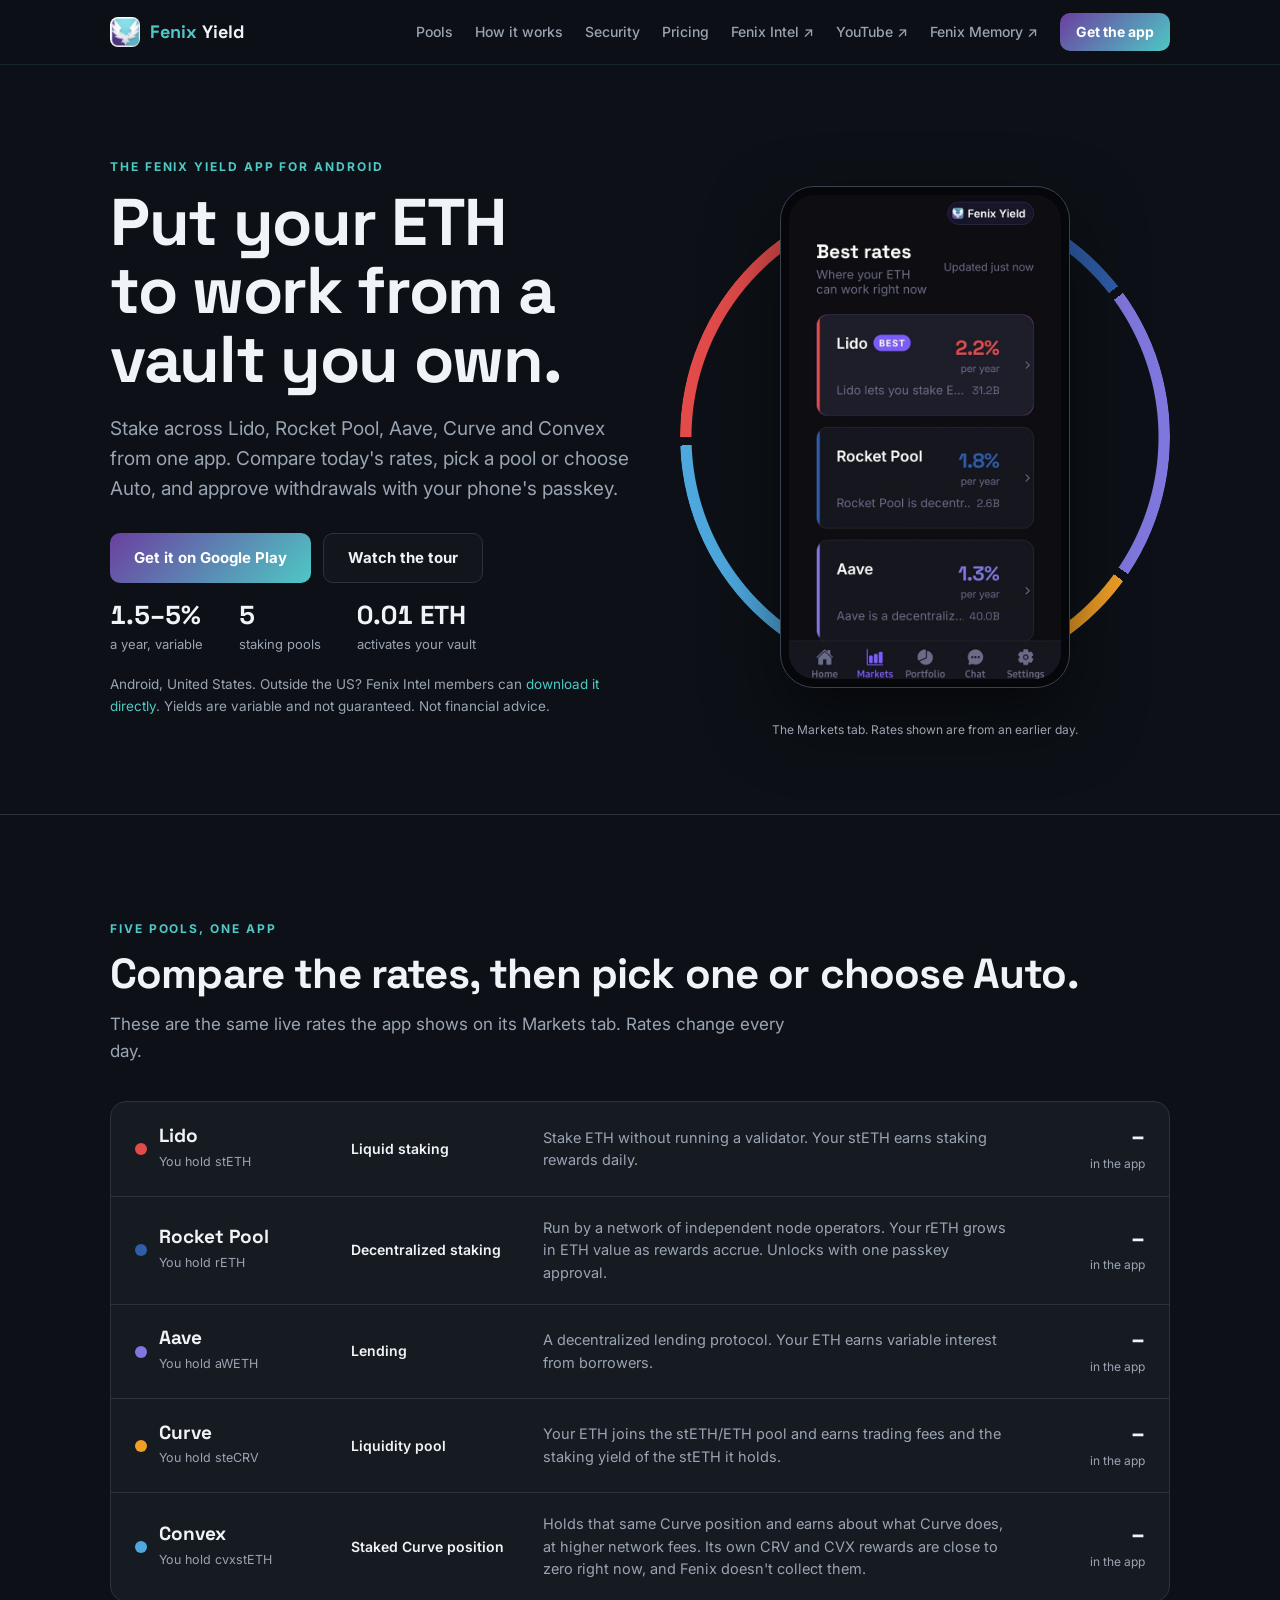
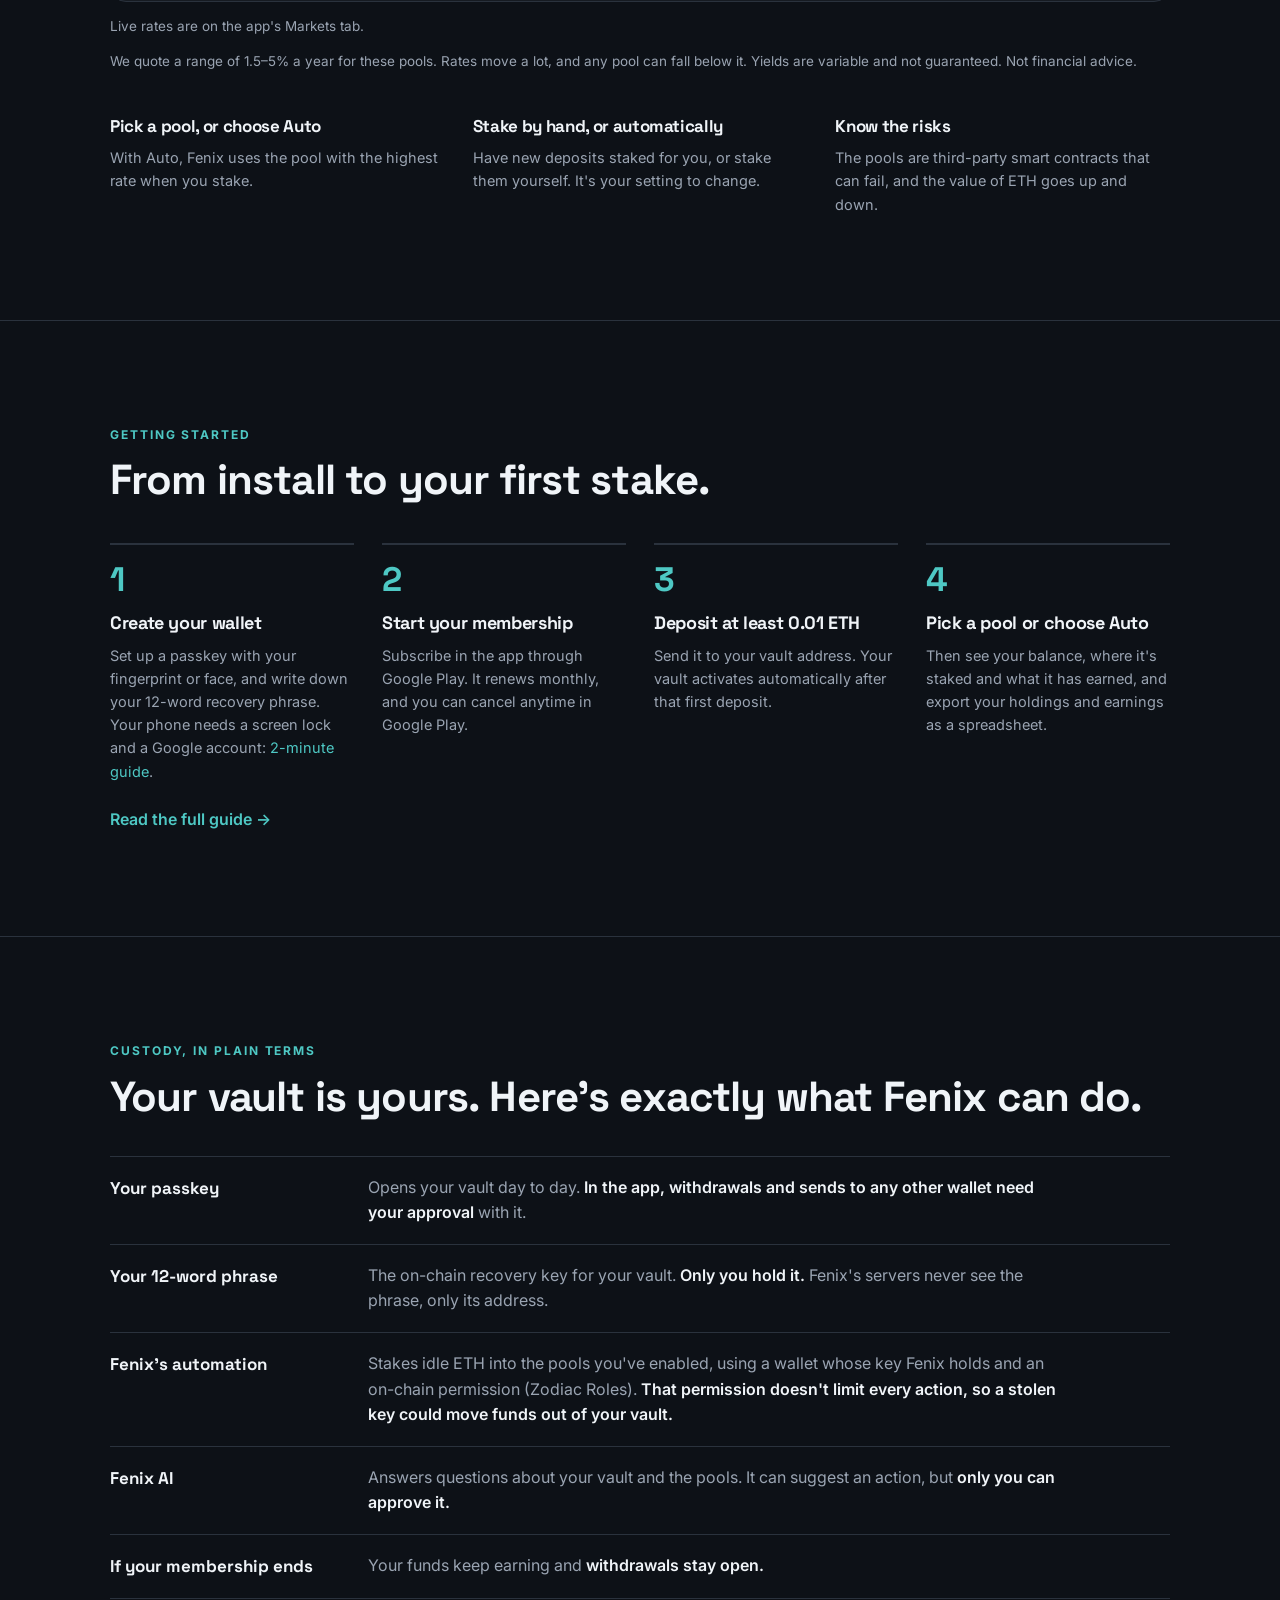
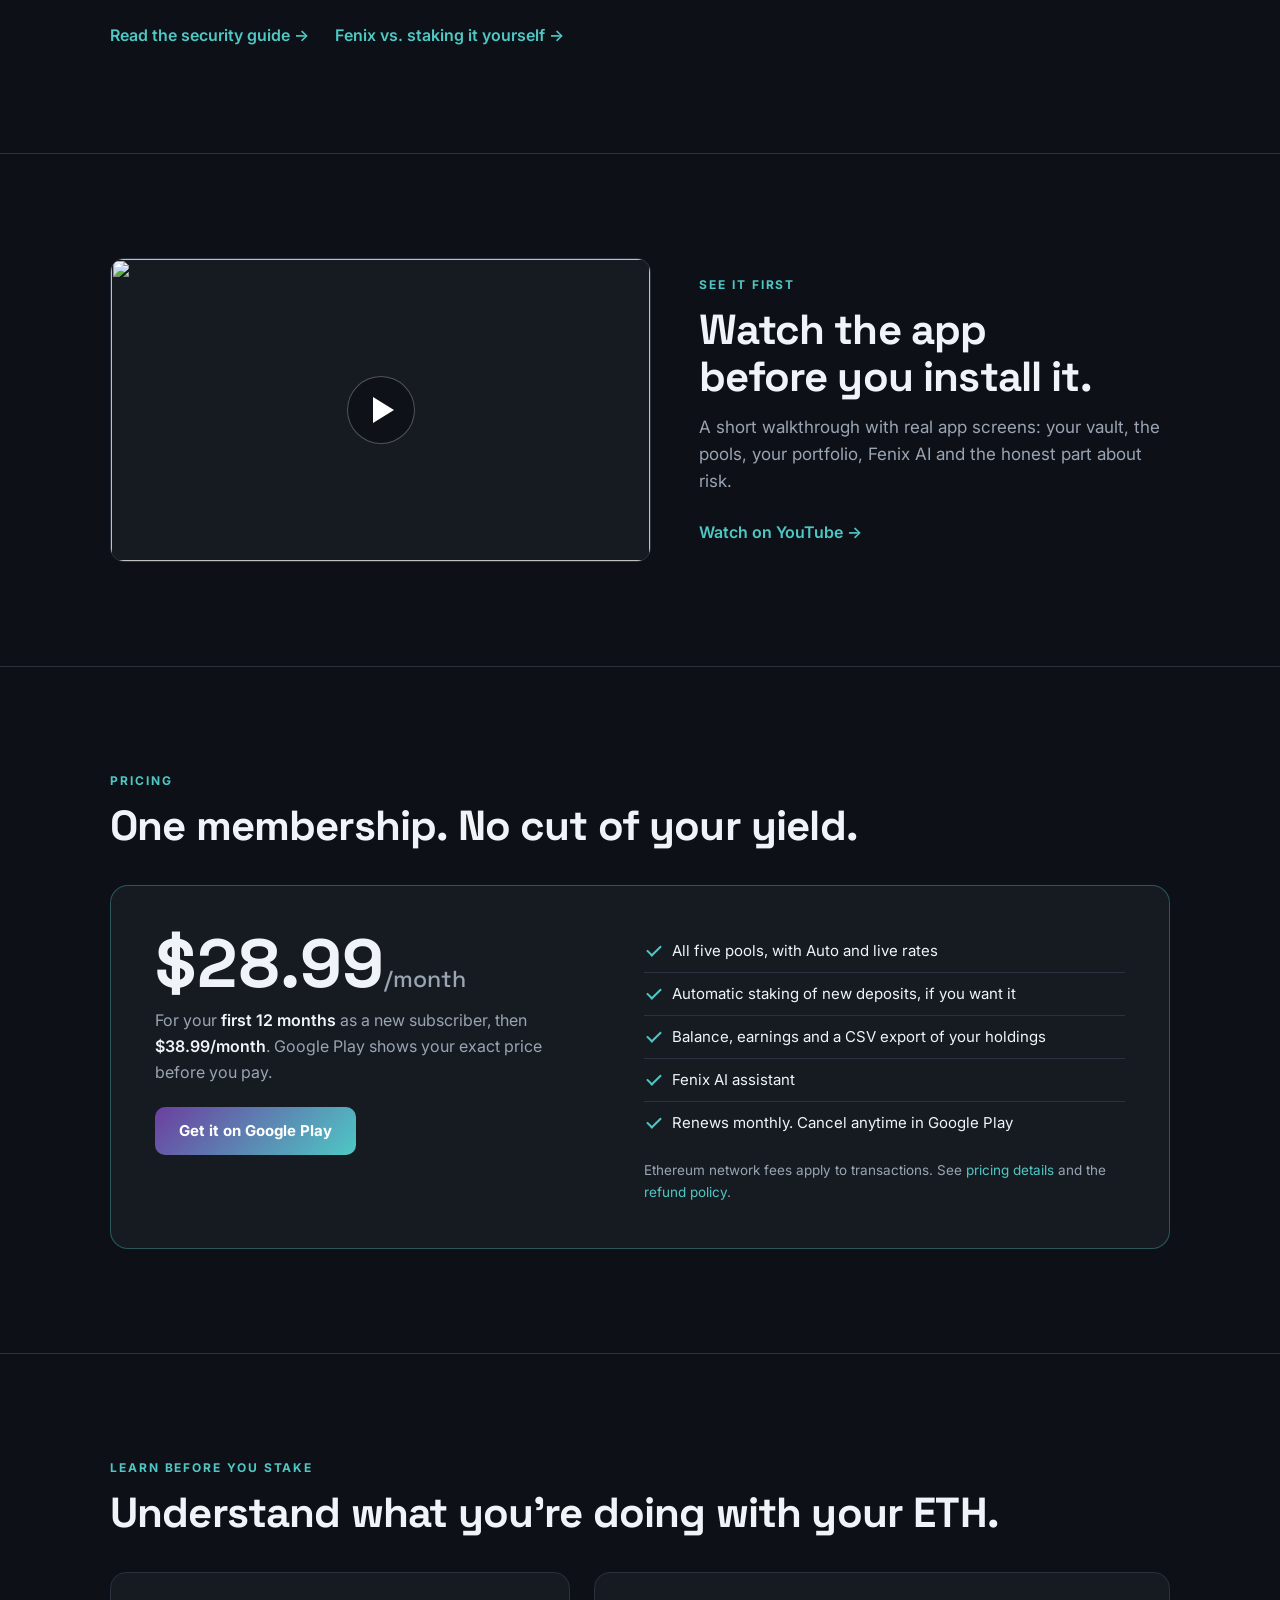
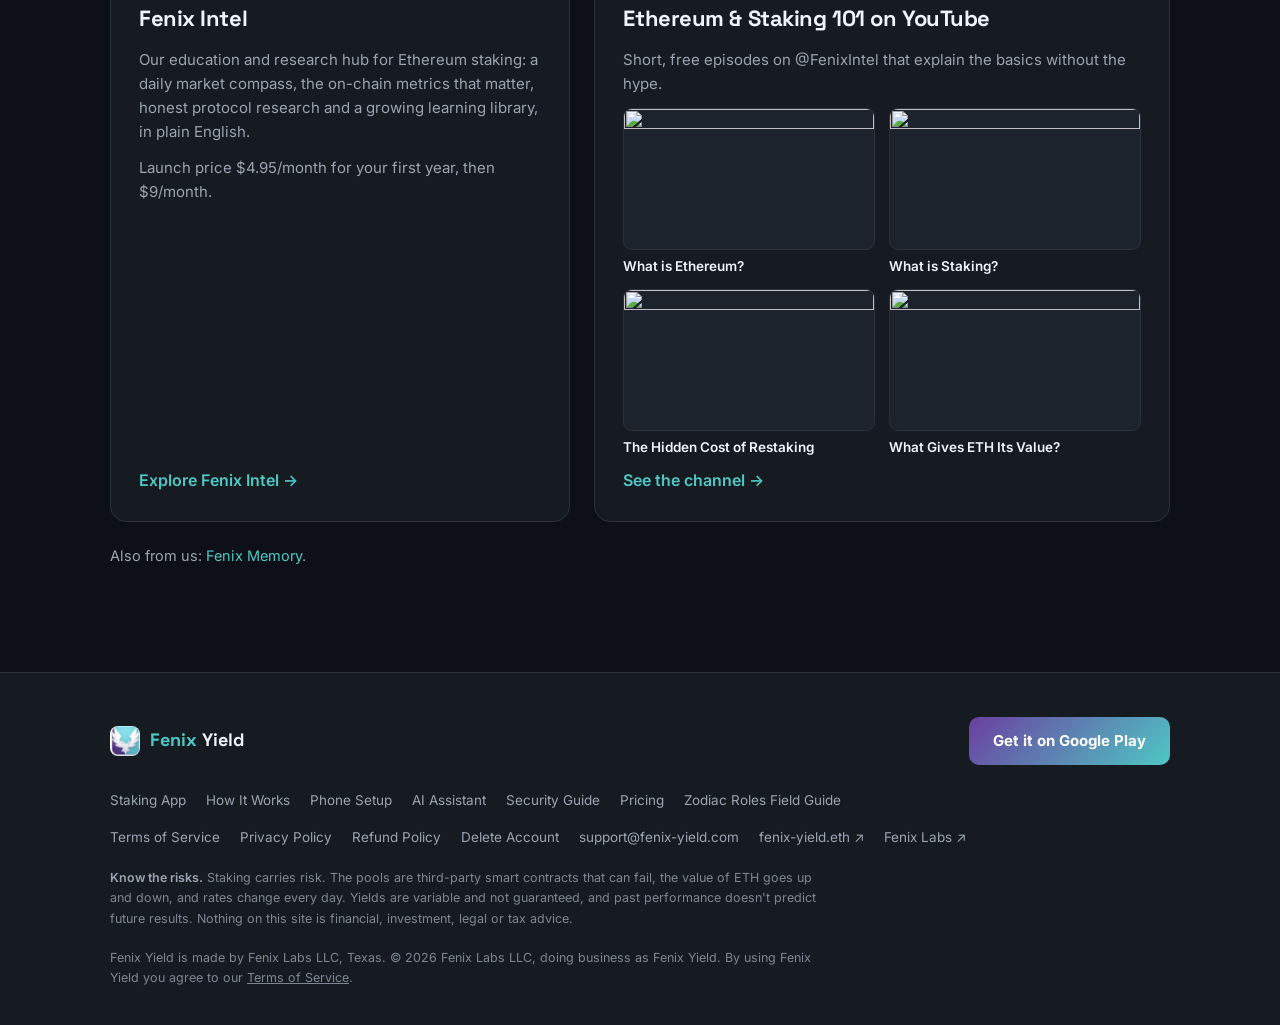
==== commit 6e6d5bdb: "Hold back what isn't true on the live server yet. Revert this commit at the server deploy. On the li" ====
--- a/index.html
+++ b/index.html
@@ -106,7 +106,7 @@
     <p class="feed-note" id="feed-note">Live rates are on the app's Markets tab.</p>
     <p class="feed-note">We quote a range of 1.5&ndash;5% a year for these pools. Rates move a lot, and any pool can fall below it. Yields are variable and not guaranteed. Not financial advice.</p>
     <div class="pool-facts">
-      <div><h3>Pick a pool, or choose Auto</h3><p>With Auto, Fenix uses the pool with the highest rate when you stake. It leaves out Convex, which earns about what Curve does at higher network fees.</p></div>
+      <div><h3>Pick a pool, or choose Auto</h3><p>With Auto, Fenix uses the pool with the highest rate when you stake.</p></div>
       <div><h3>Stake by hand, or automatically</h3><p>Have new deposits staked for you, or stake them yourself. It's your setting to change.</p></div>
       <div><h3>Know the risks</h3><p>The pools are third-party smart contracts that can fail, and the value of ETH goes up and down.</p></div>
     </div>
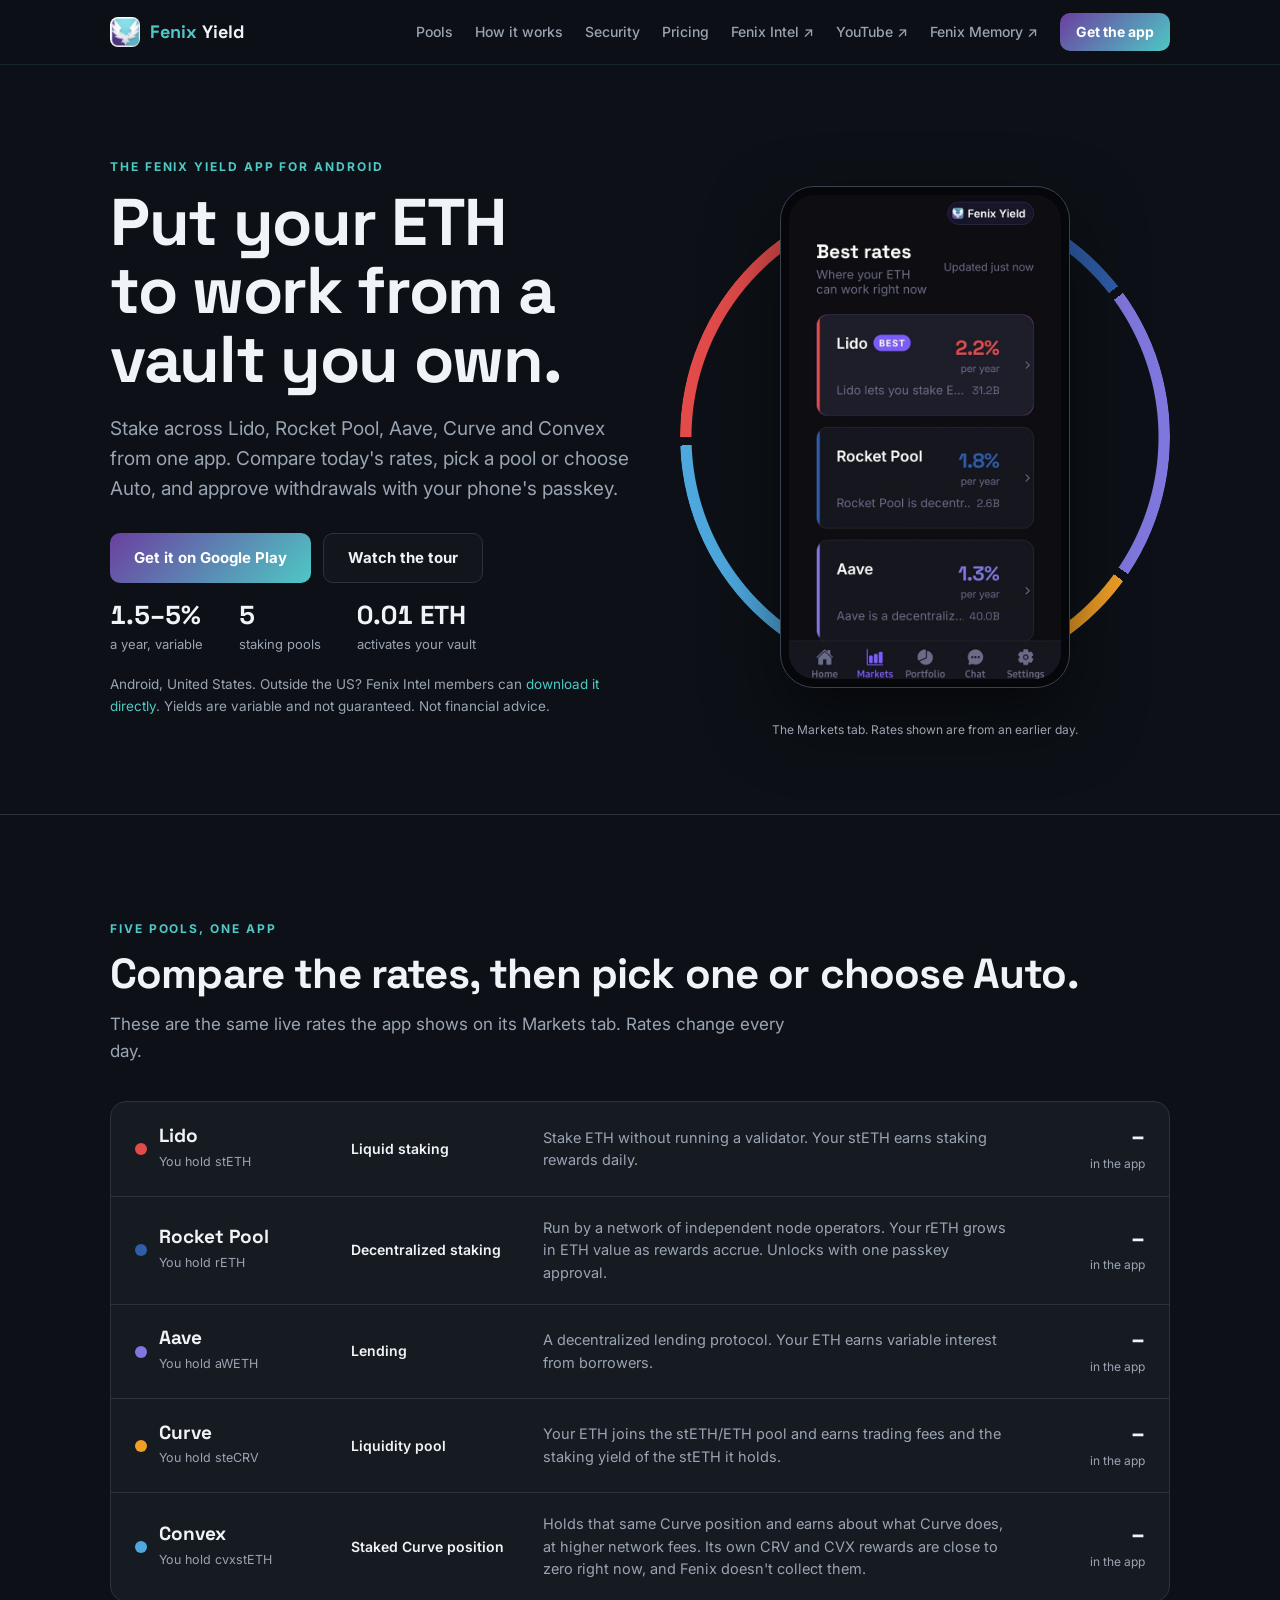
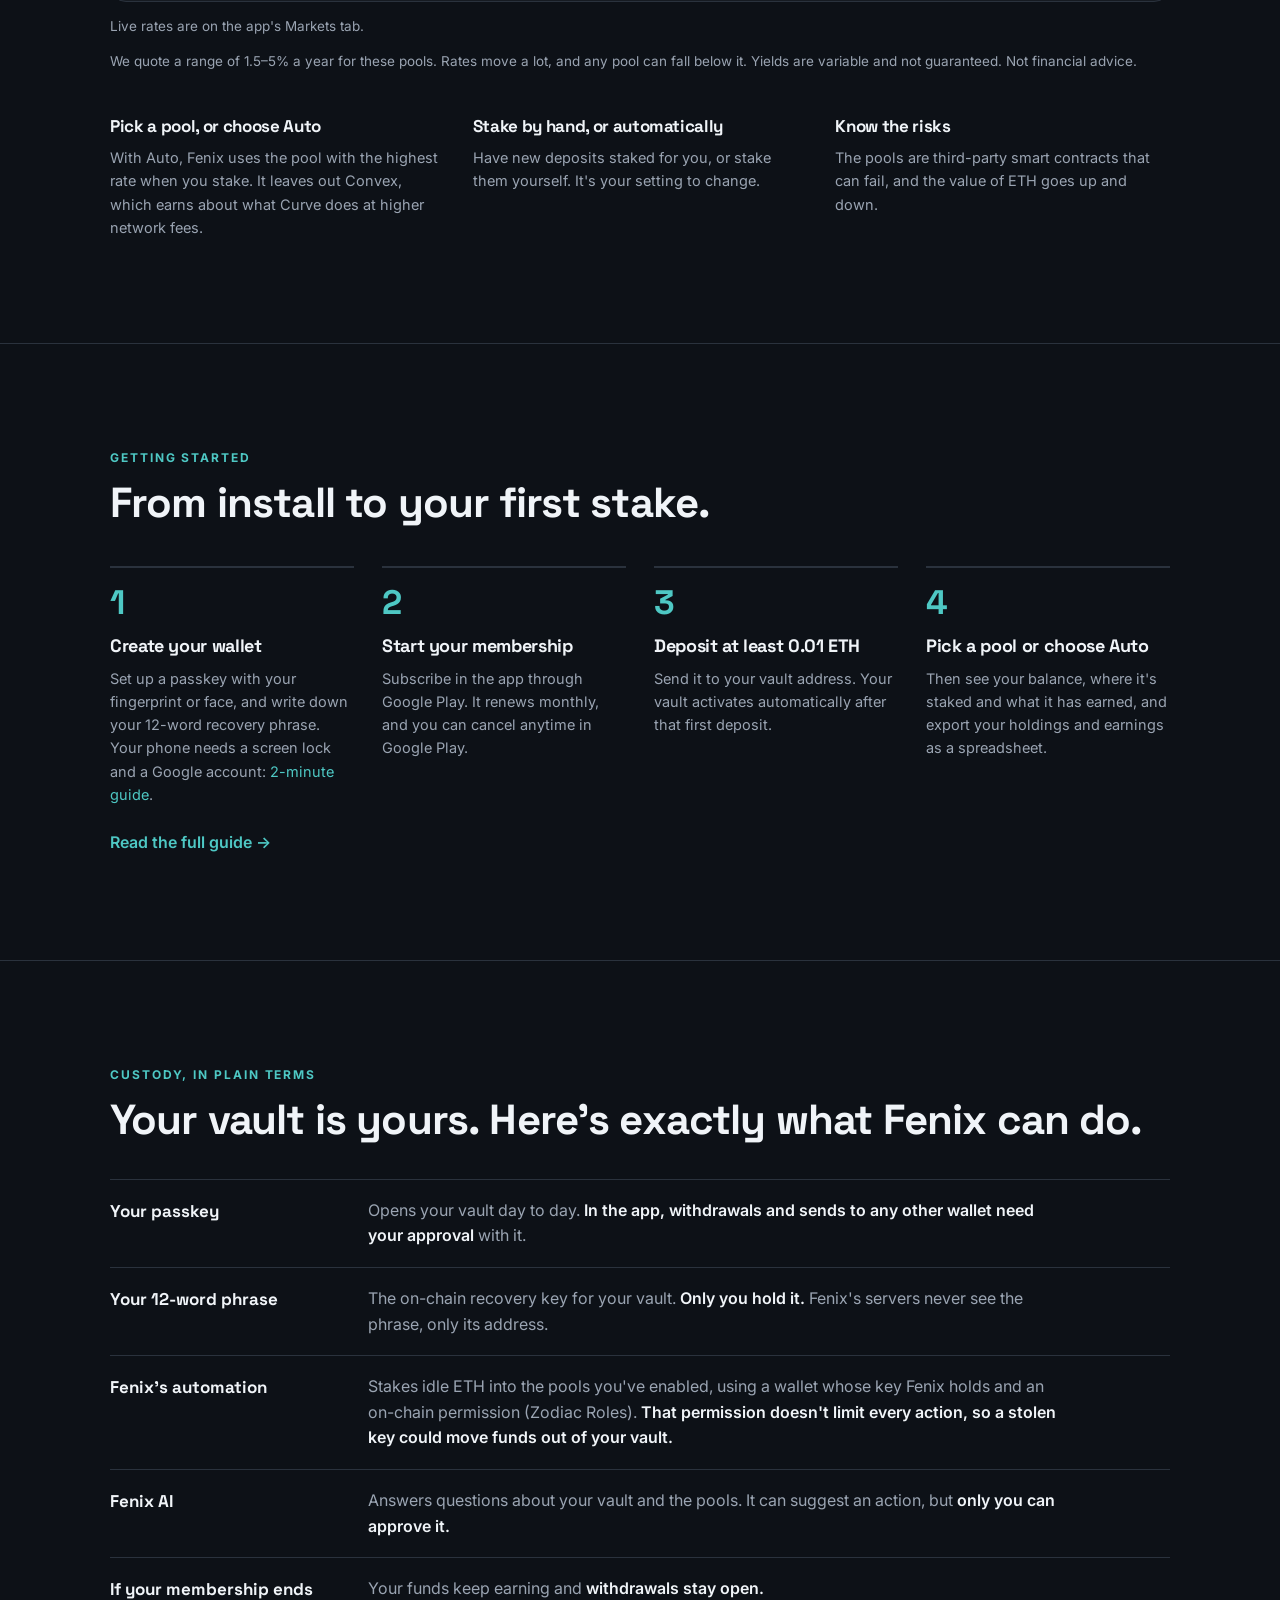
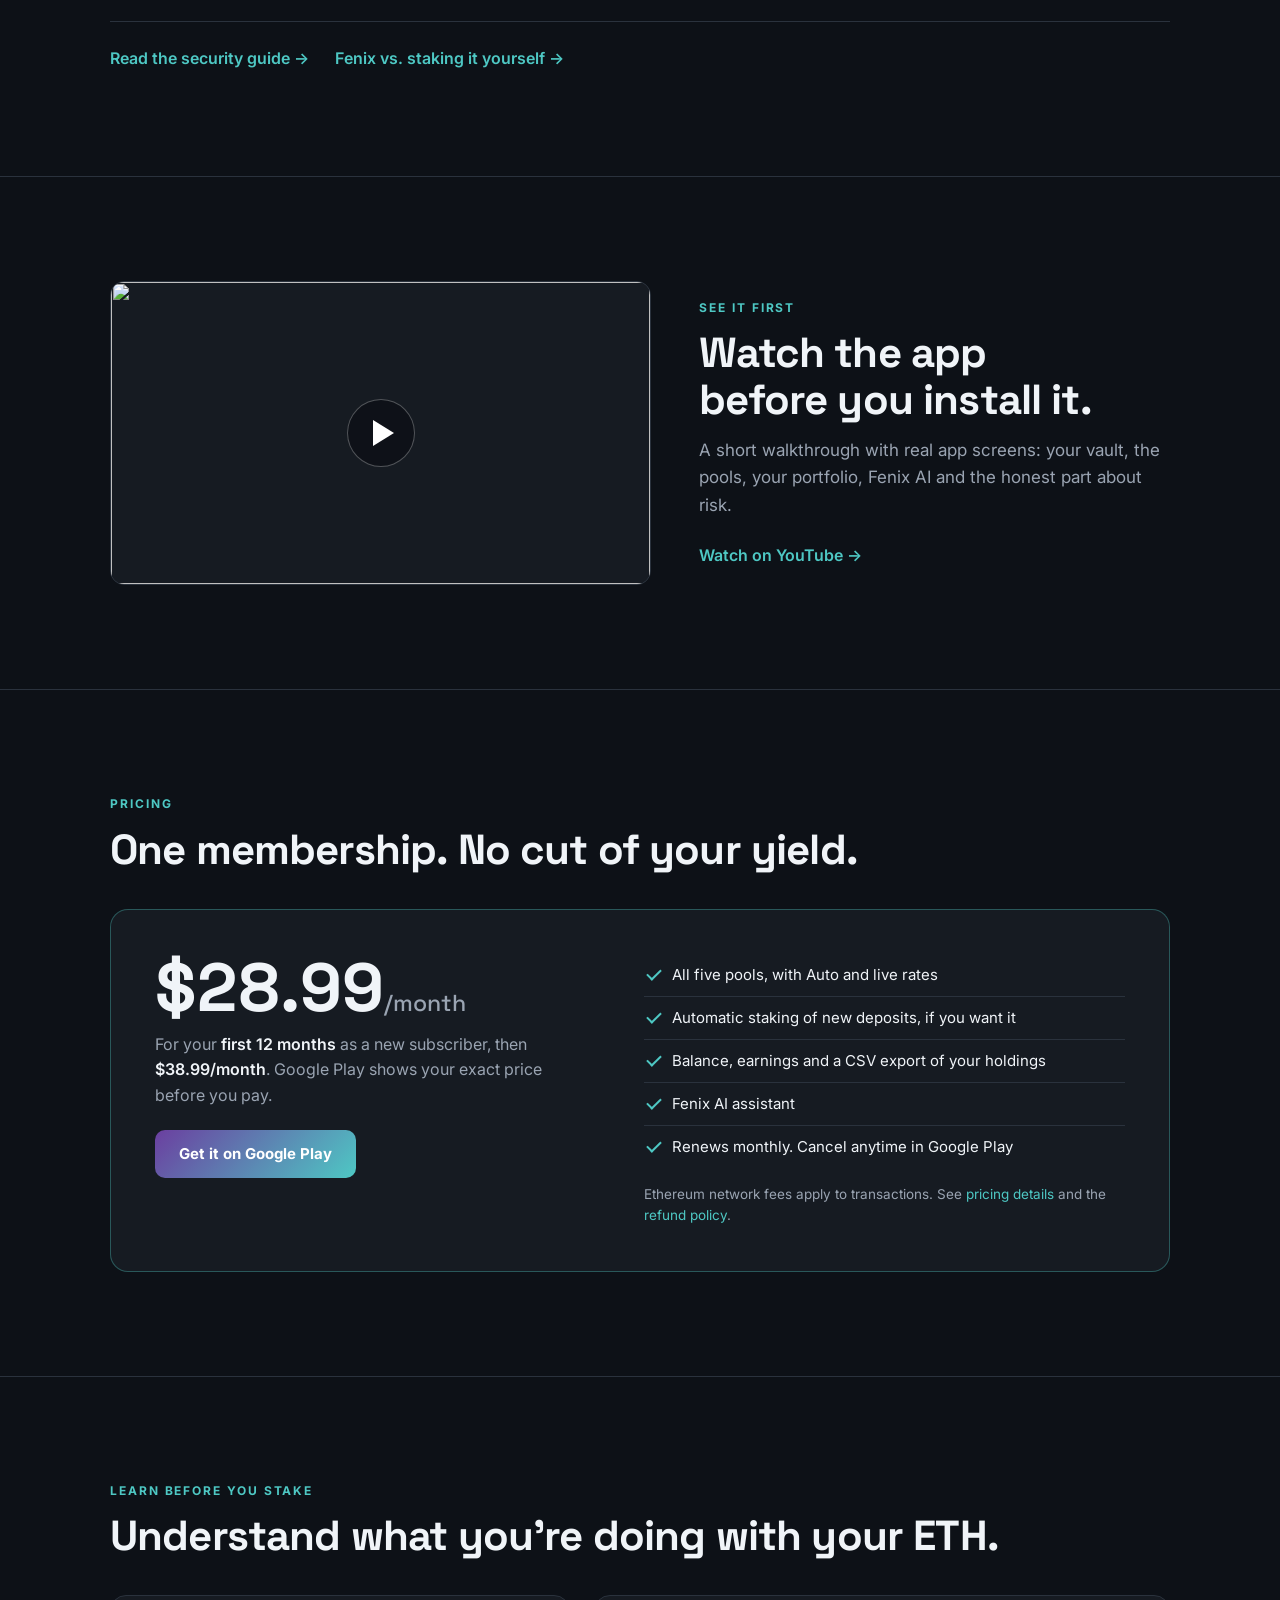
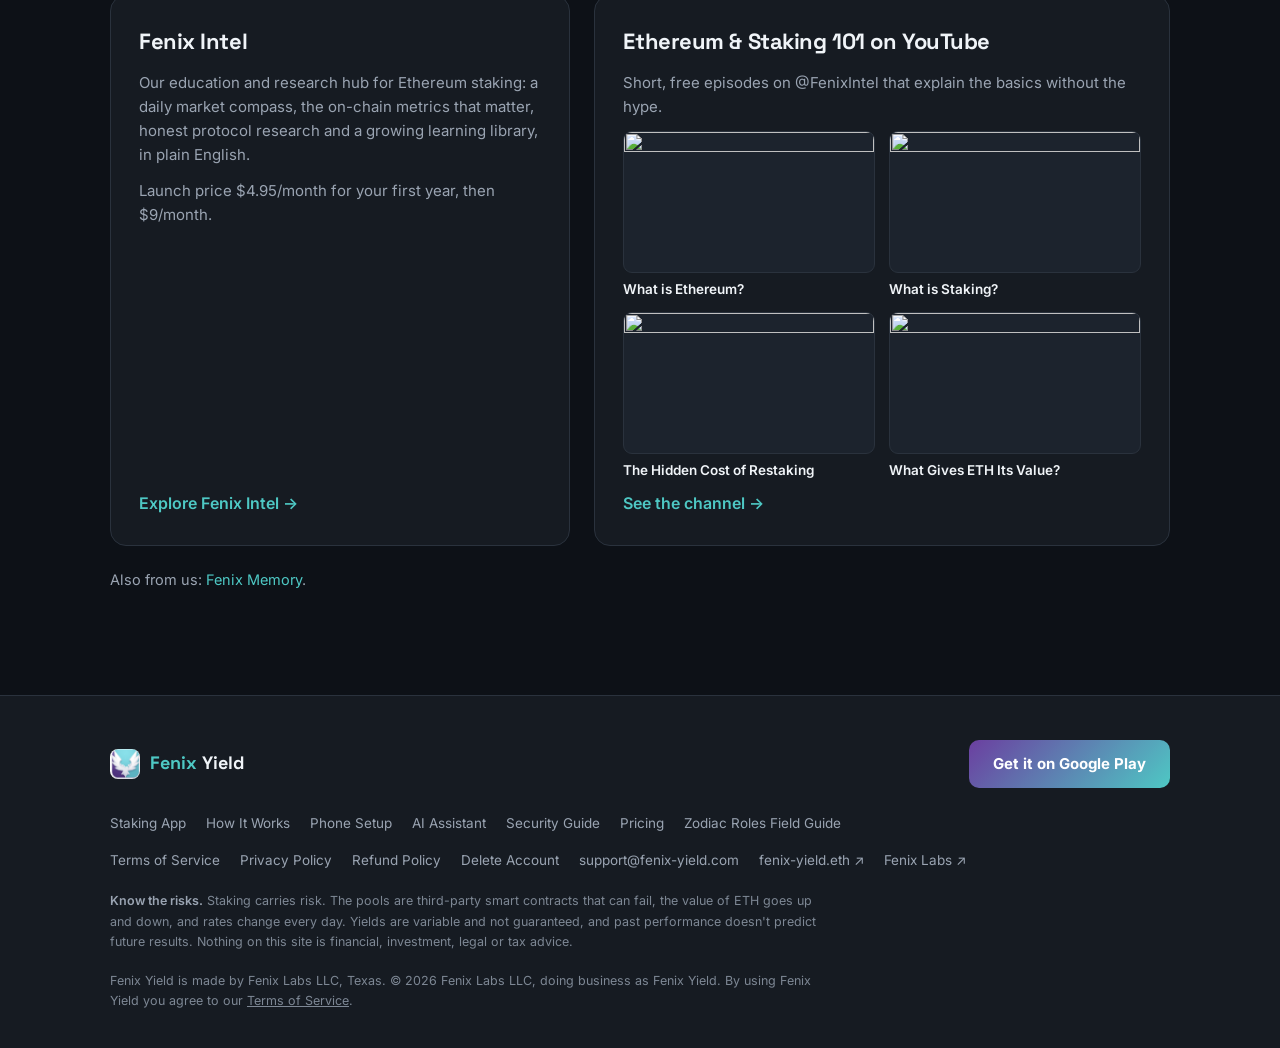
==== commit 866c68e0: "Site: withdrawals and sends aren't stopped for their fee (gas fixes live 2026-11-09), and the Convex" ====
--- a/index.html
+++ b/index.html
@@ -106,7 +106,7 @@
     <p class="feed-note" id="feed-note">Live rates are on the app's Markets tab.</p>
     <p class="feed-note">We quote a range of 1.5&ndash;5% a year for these pools. Rates move a lot, and any pool can fall below it. Yields are variable and not guaranteed. Not financial advice.</p>
     <div class="pool-facts">
-      <div><h3>Pick a pool, or choose Auto</h3><p>With Auto, Fenix uses the pool with the highest rate when you stake.</p></div>
+      <div><h3>Pick a pool, or choose Auto</h3><p>With Auto, Fenix uses the pool with the highest rate when you stake. It leaves out Convex, which earns about what Curve does at higher network fees.</p></div>
       <div><h3>Stake by hand, or automatically</h3><p>Have new deposits staked for you, or stake them yourself. It's your setting to change.</p></div>
       <div><h3>Know the risks</h3><p>The pools are third-party smart contracts that can fail, and the value of ETH goes up and down.</p></div>
     </div>
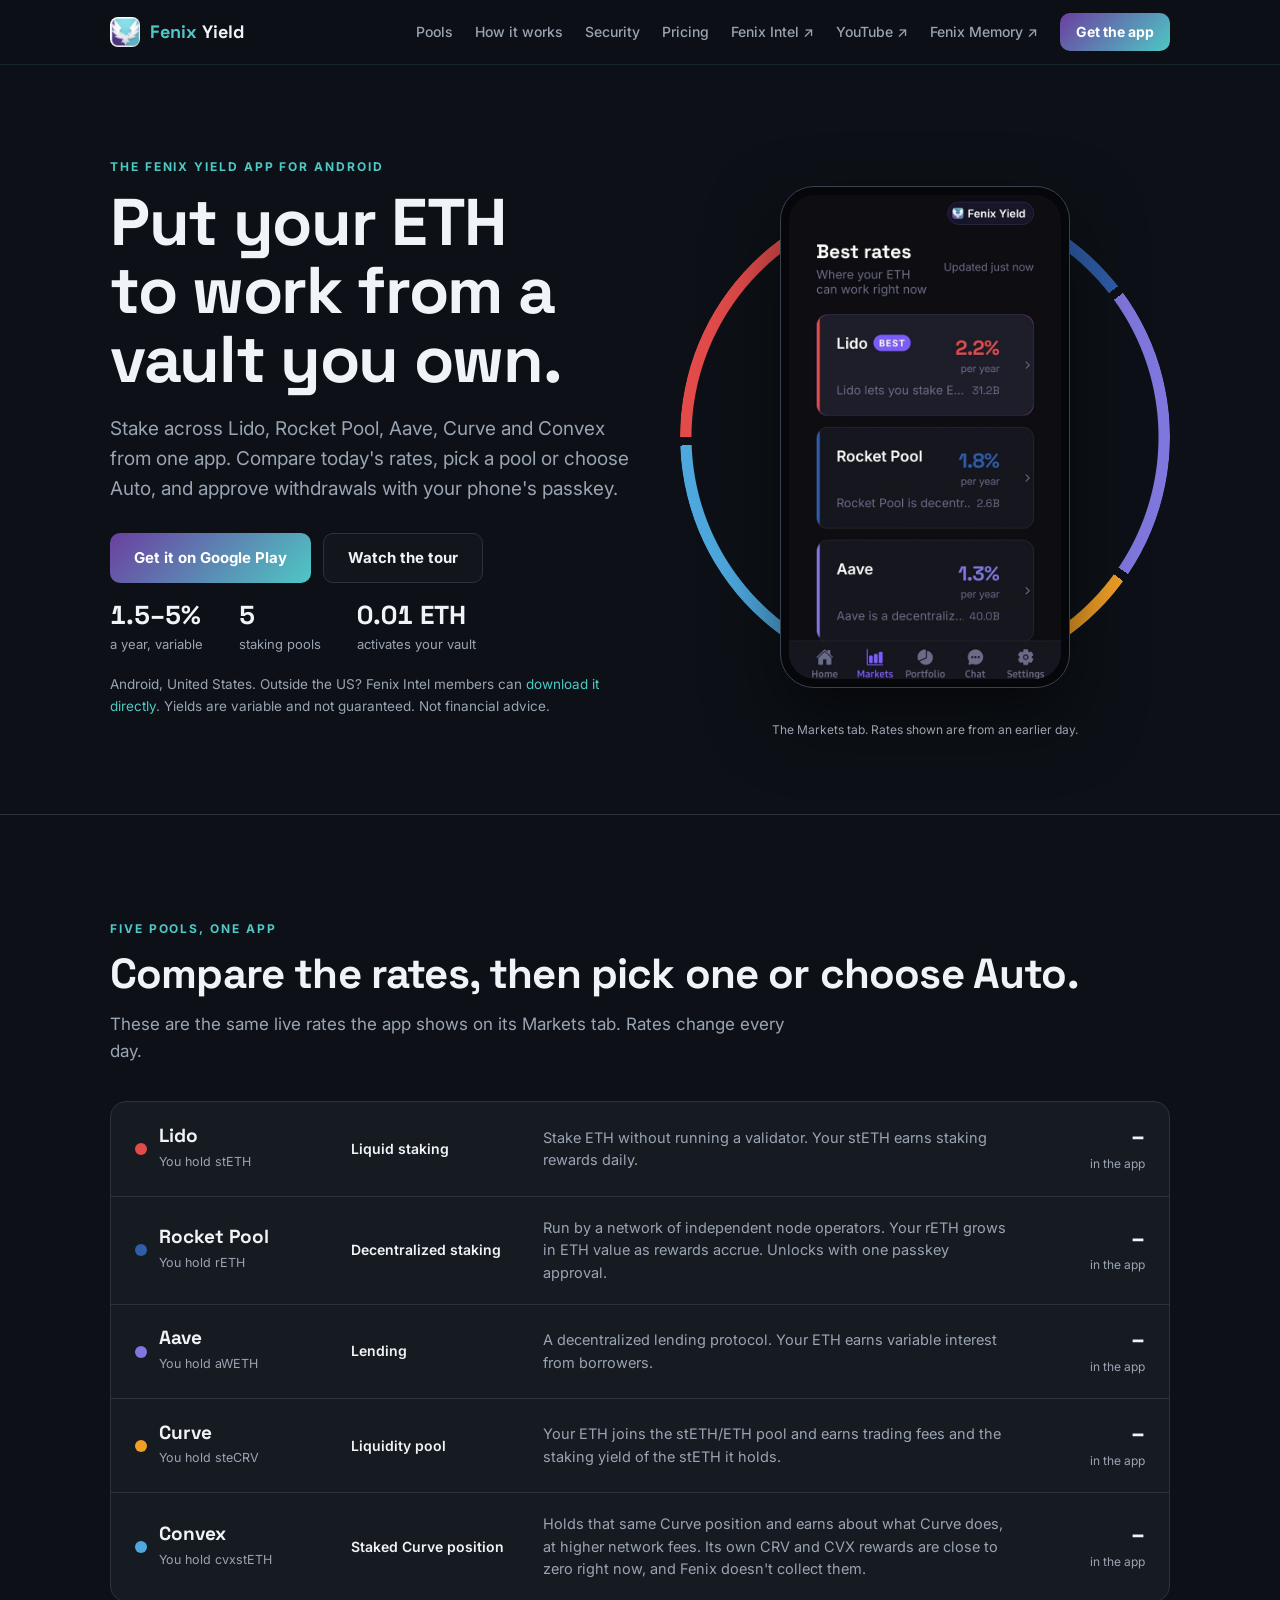
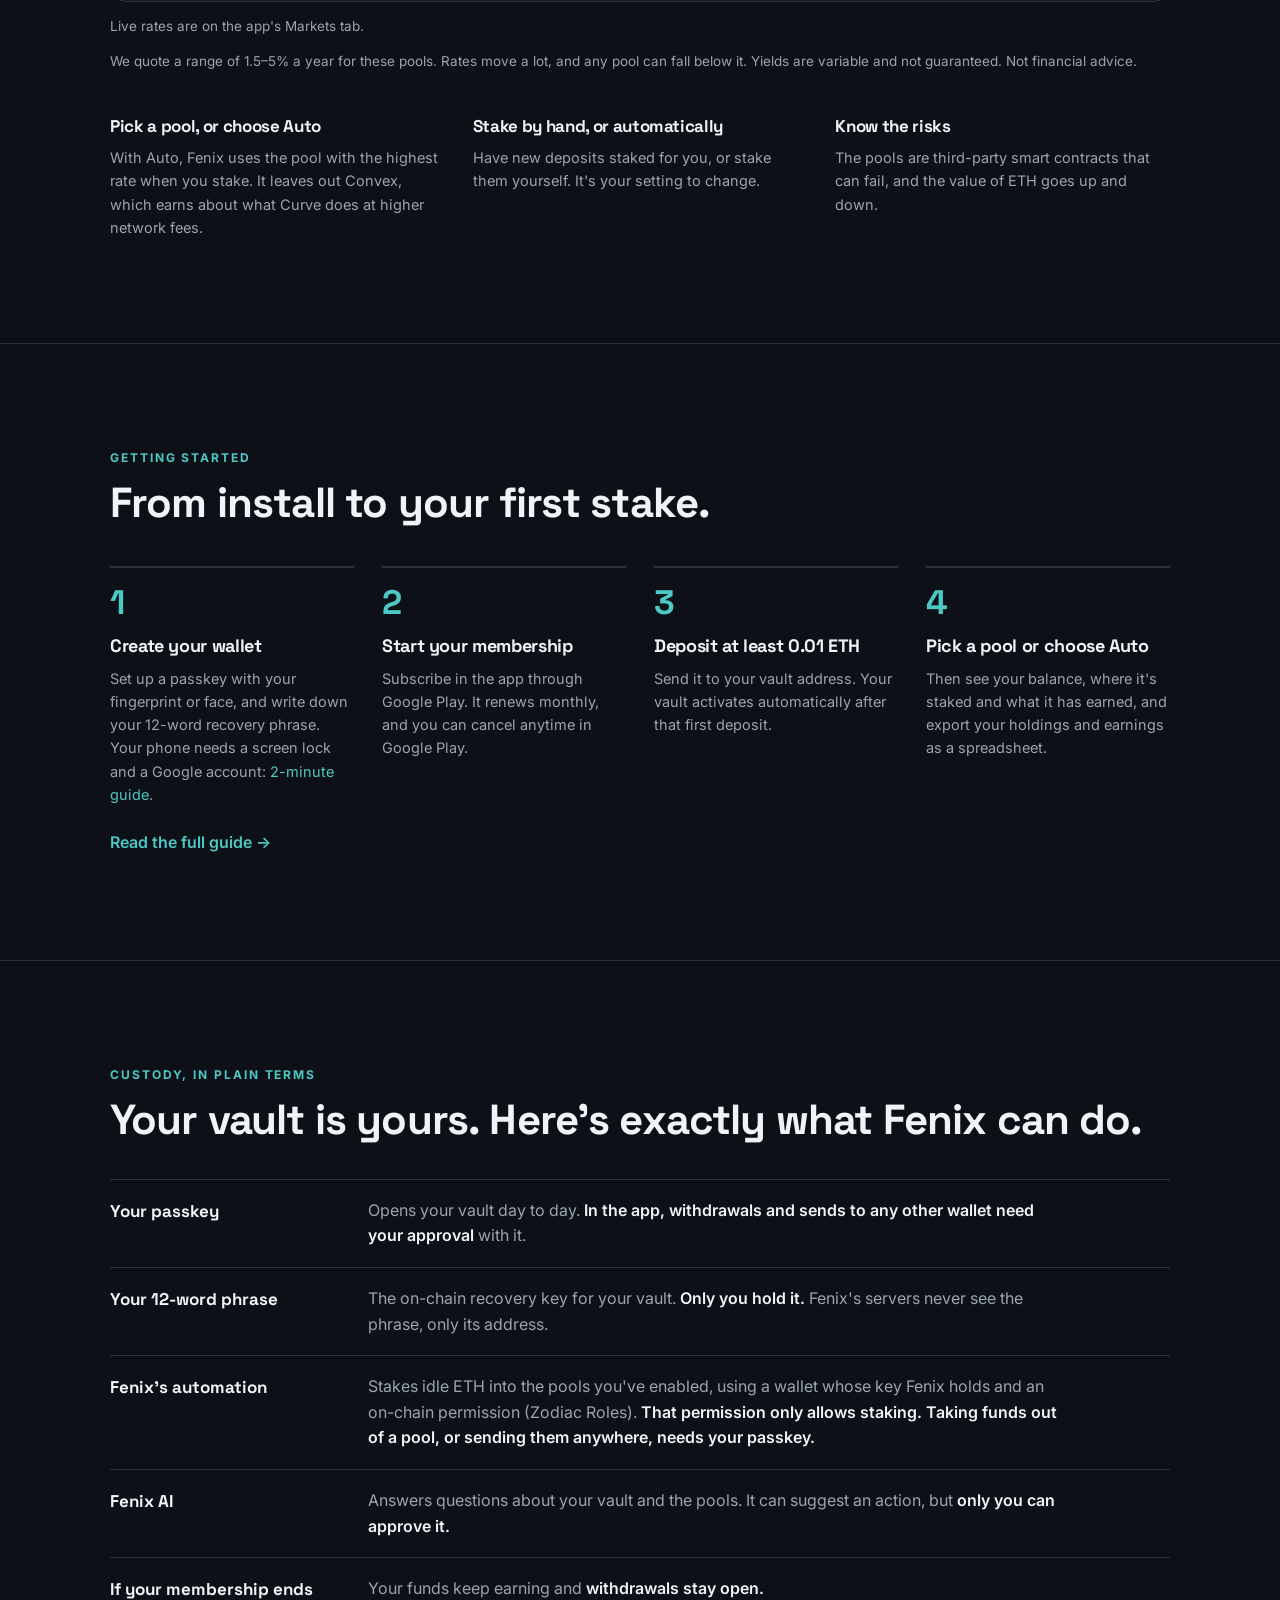
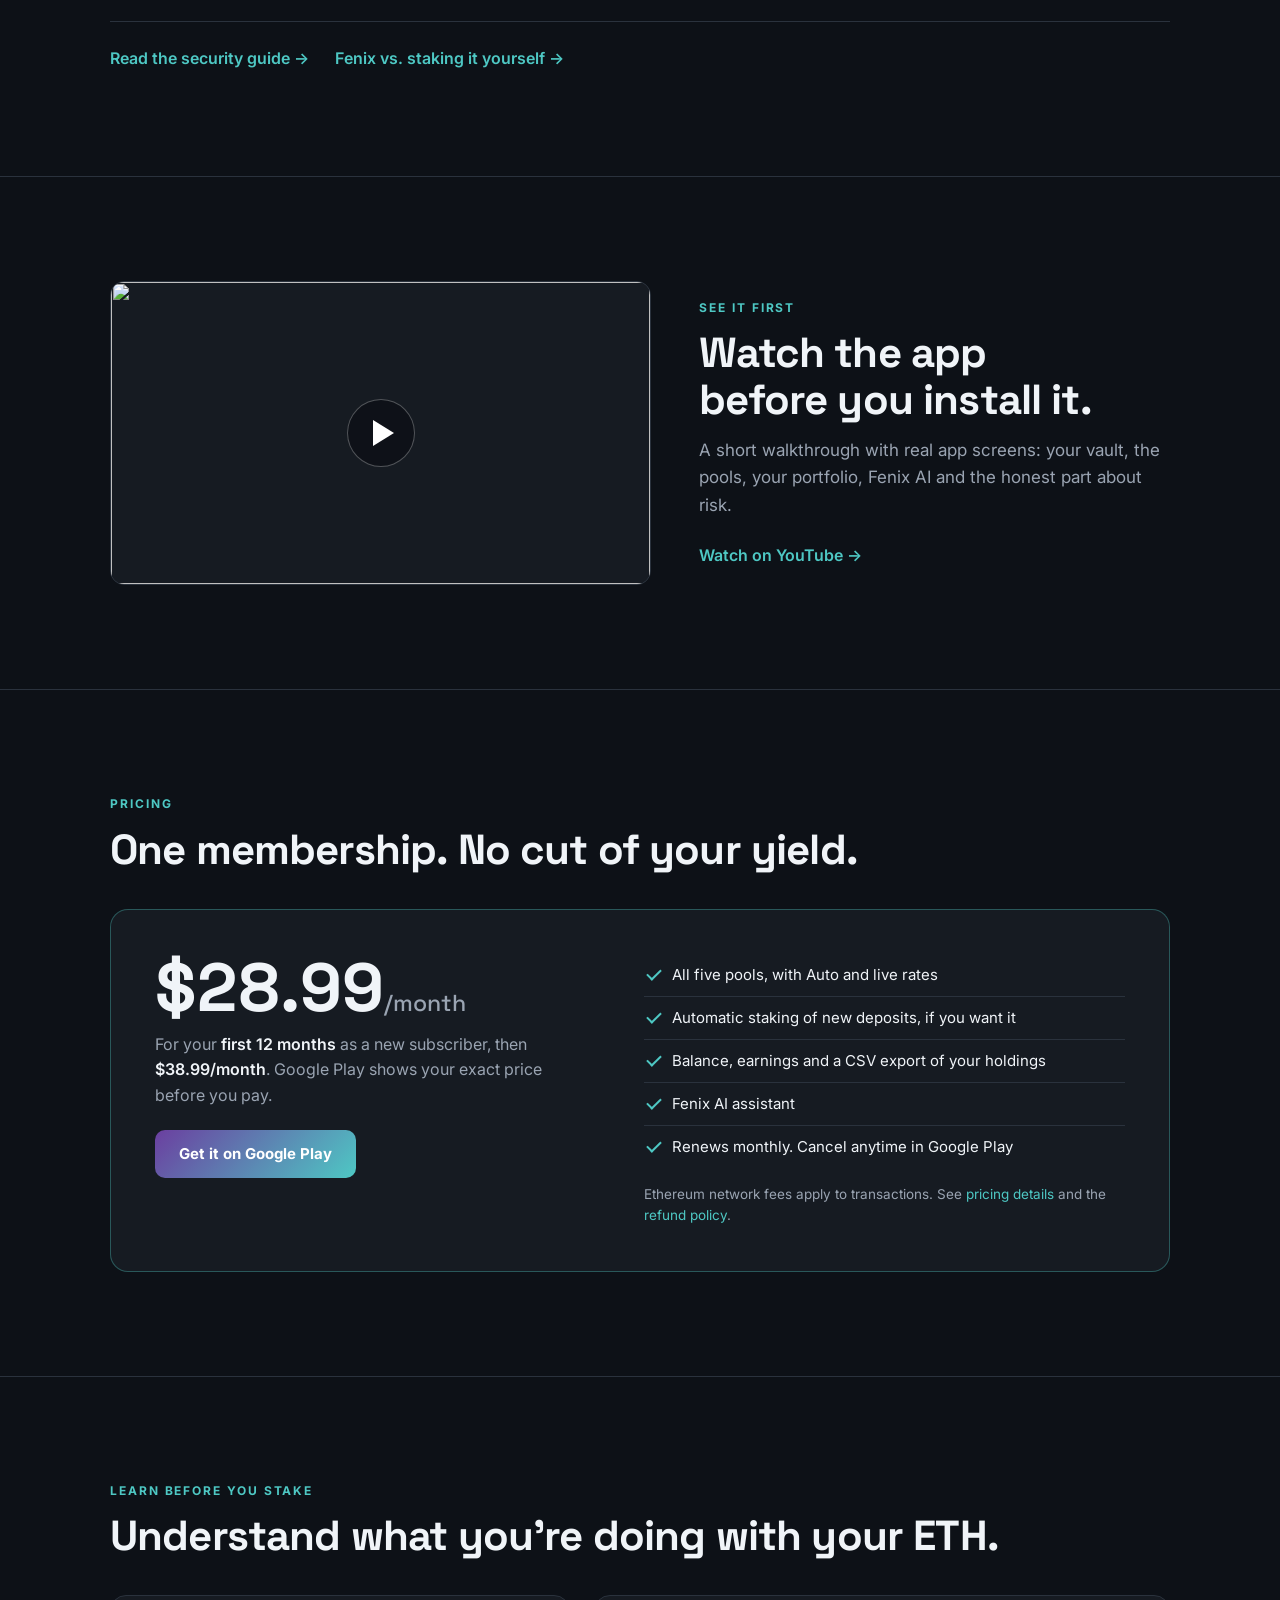
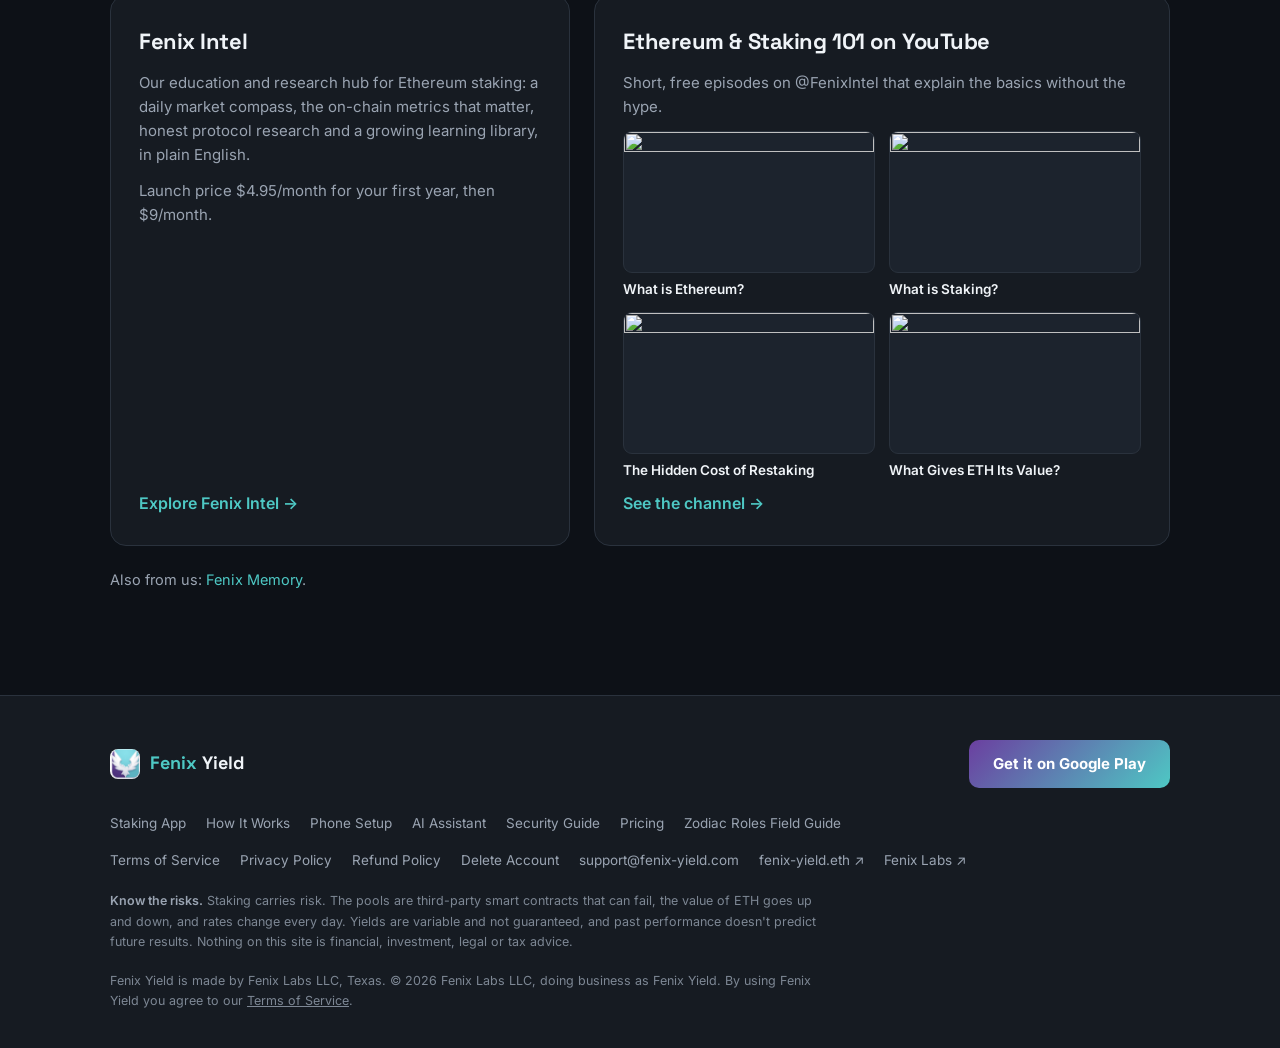
==== commit 482bc877: "Site: describe the stake-only automation role (live on vaults since 2026-11-09/10) Owner's yes 2026-" ====
--- a/index.html
+++ b/index.html
@@ -135,7 +135,7 @@
     <dl class="ledger">
       <div class="ledger-row"><dt>Your passkey</dt><dd>Opens your vault day to day. <strong>In the app, withdrawals and sends to any other wallet need your approval</strong> with it.</dd></div>
       <div class="ledger-row"><dt>Your 12-word phrase</dt><dd>The on-chain recovery key for your vault. <strong>Only you hold it.</strong> Fenix's servers never see the phrase, only its address.</dd></div>
-      <div class="ledger-row"><dt>Fenix's automation</dt><dd>Stakes idle ETH into the pools you've enabled, using a wallet whose key Fenix holds and an on-chain permission (Zodiac Roles). <strong>That permission doesn't limit every action, so a stolen key could move funds out of your vault.</strong></dd></div>
+      <div class="ledger-row"><dt>Fenix's automation</dt><dd>Stakes idle ETH into the pools you've enabled, using a wallet whose key Fenix holds and an on-chain permission (Zodiac Roles). <strong>That permission only allows staking. Taking funds out of a pool, or sending them anywhere, needs your passkey.</strong></dd></div>
       <div class="ledger-row"><dt>Fenix AI</dt><dd>Answers questions about your vault and the pools. It can suggest an action, but <strong>only you can approve it.</strong></dd></div>
       <div class="ledger-row"><dt>If your membership ends</dt><dd>Your funds keep earning and <strong>withdrawals stay open.</strong></dd></div>
     </dl>
